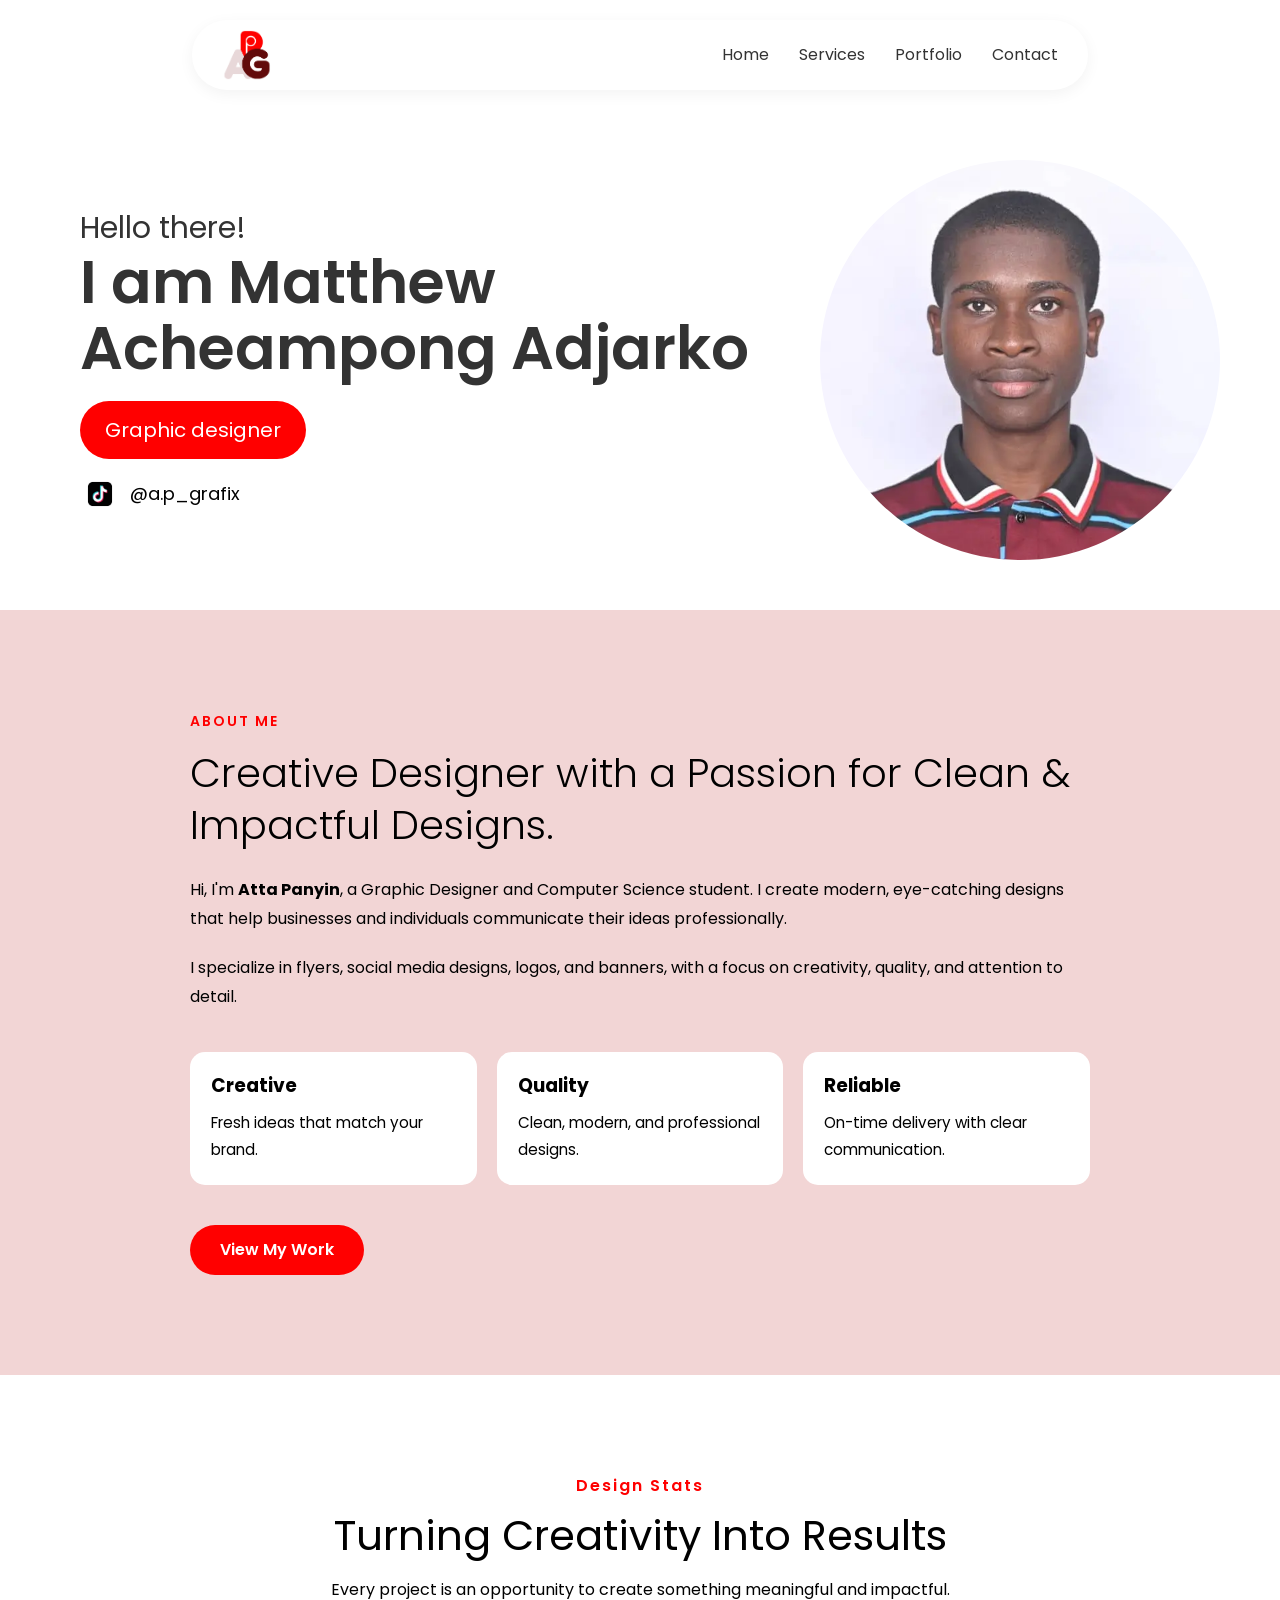
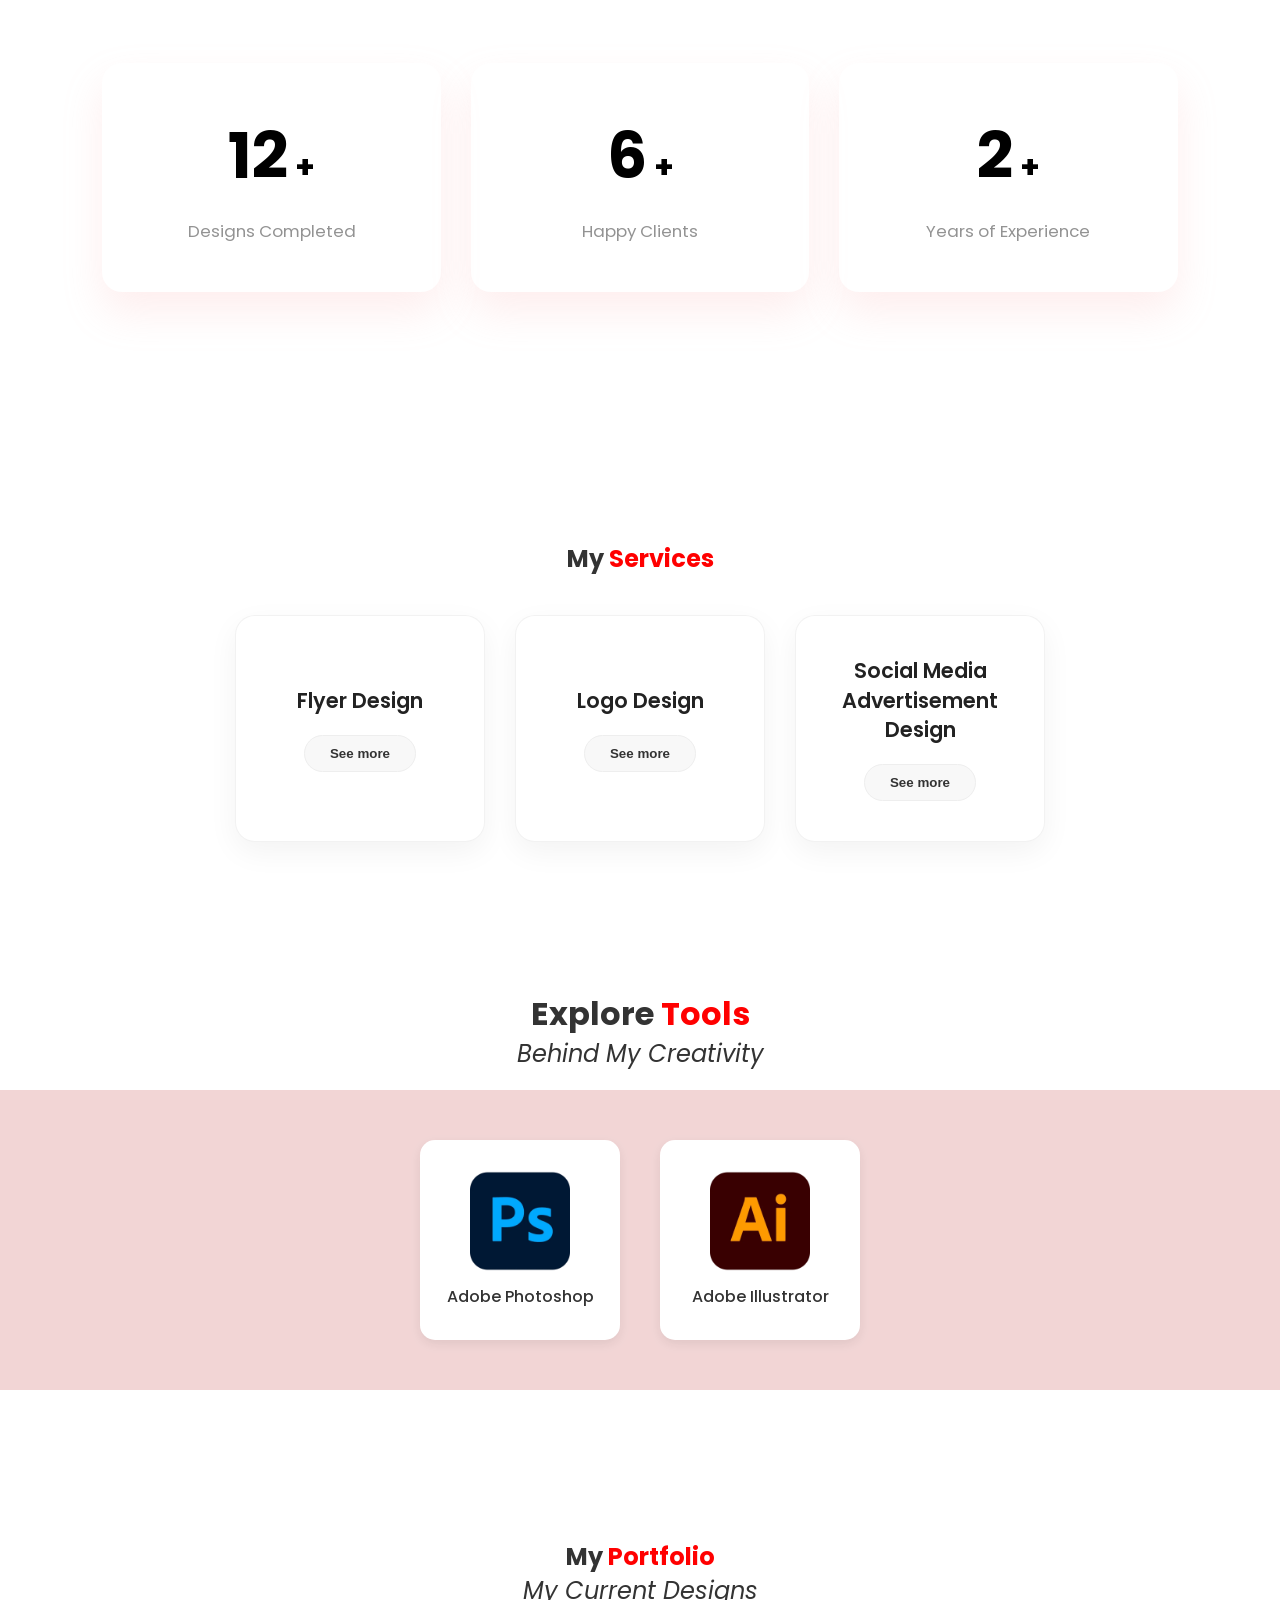
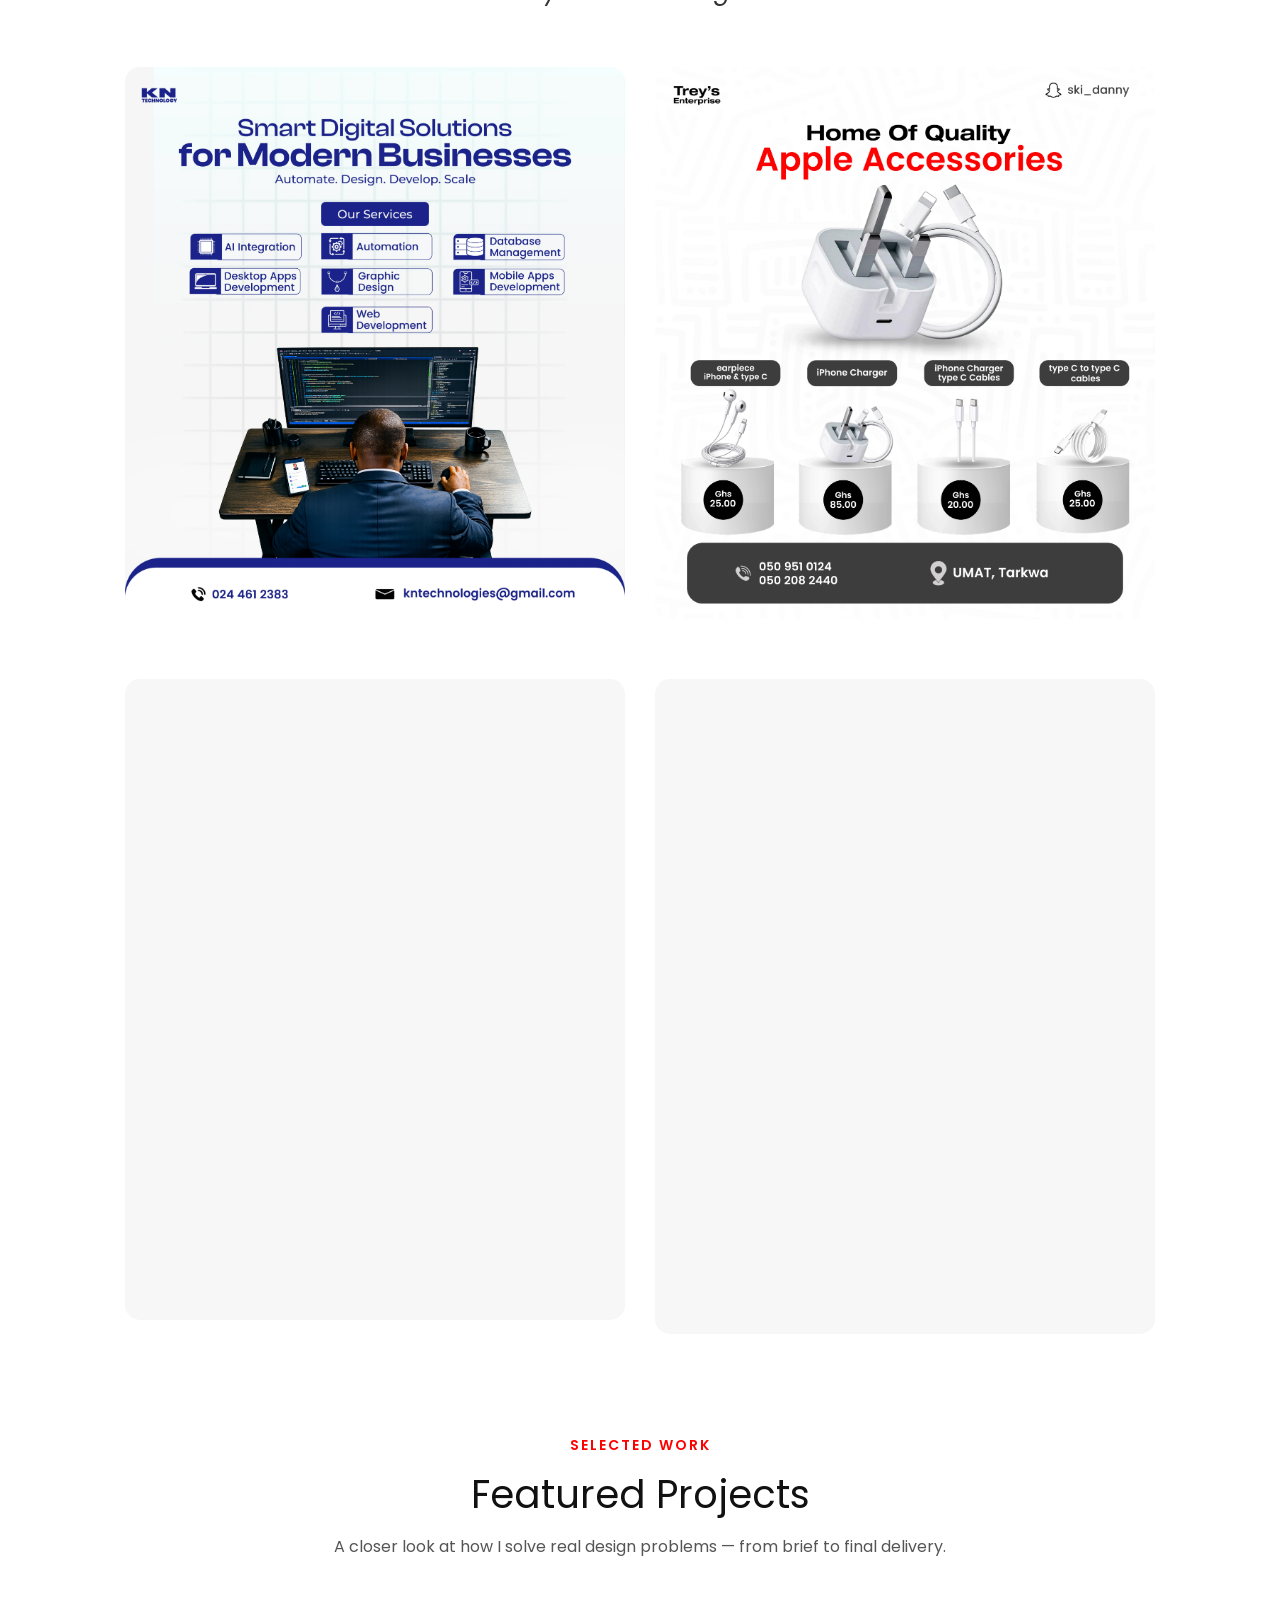
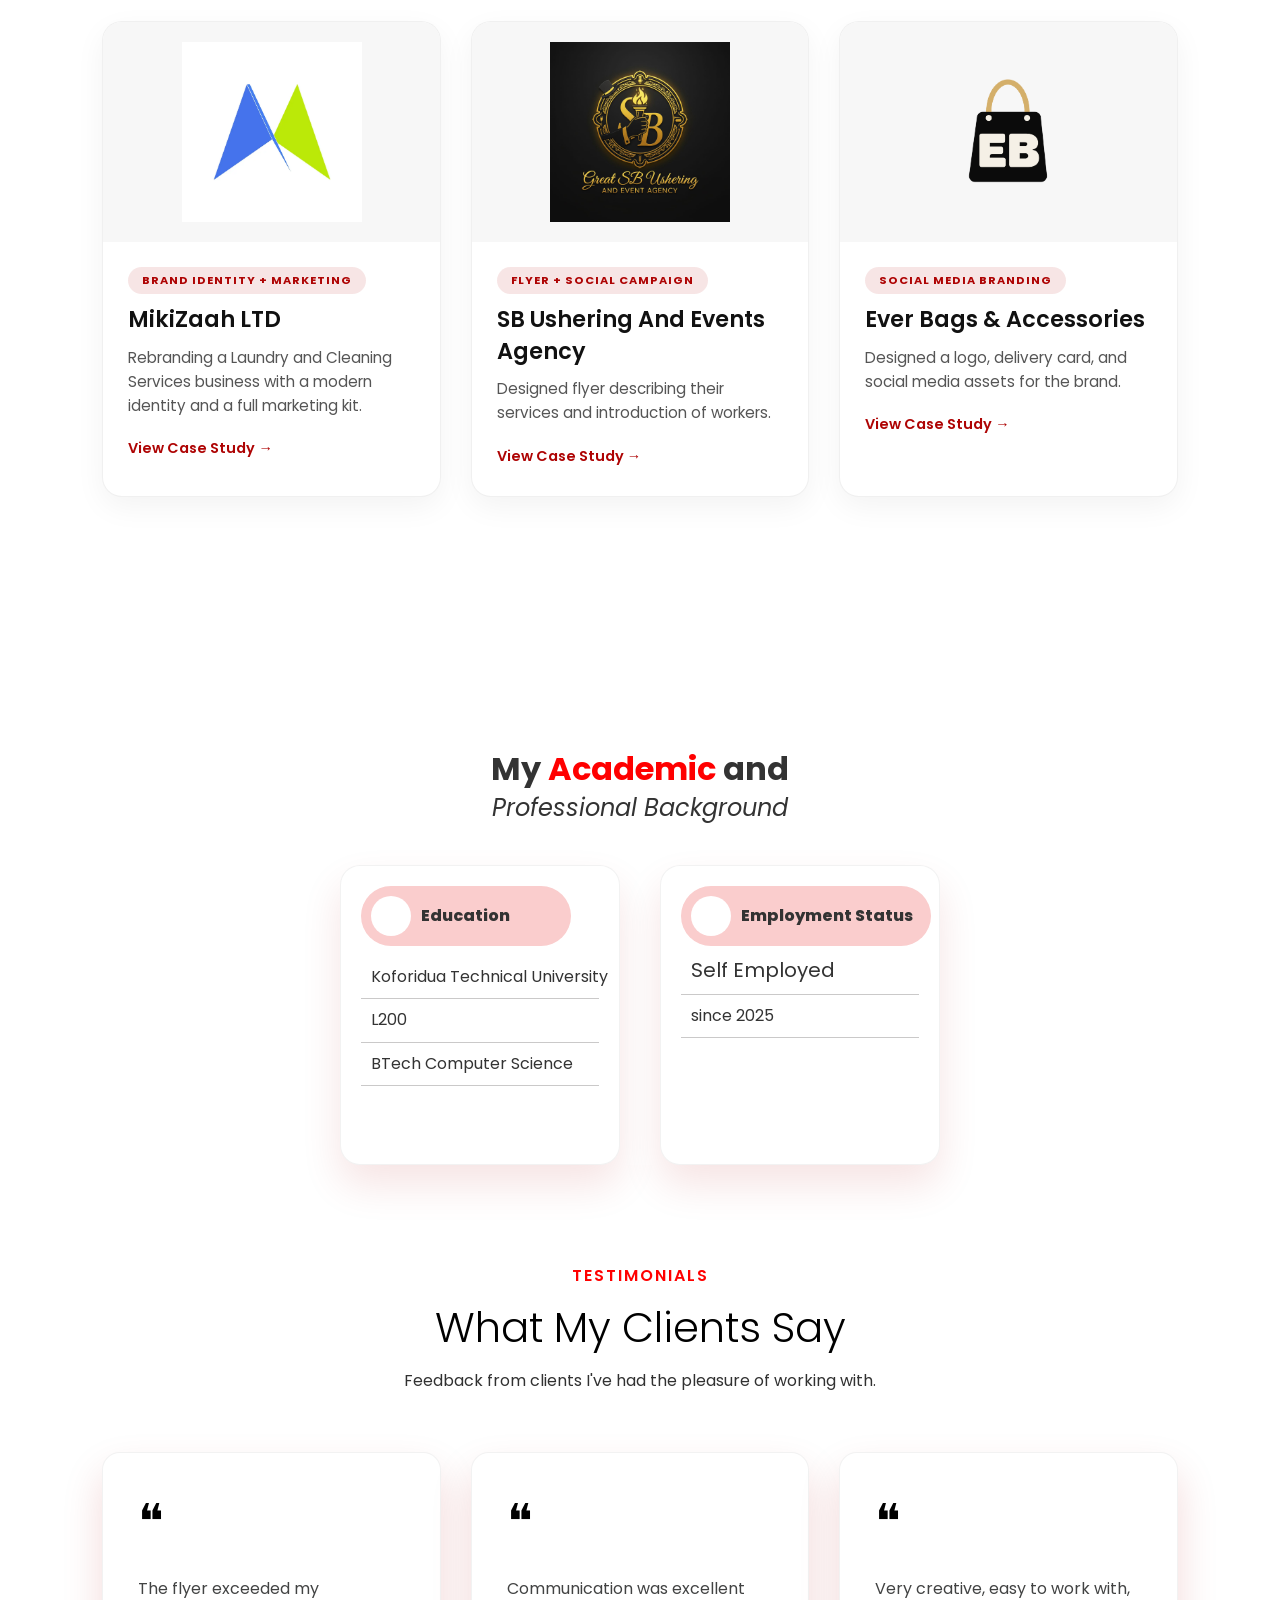
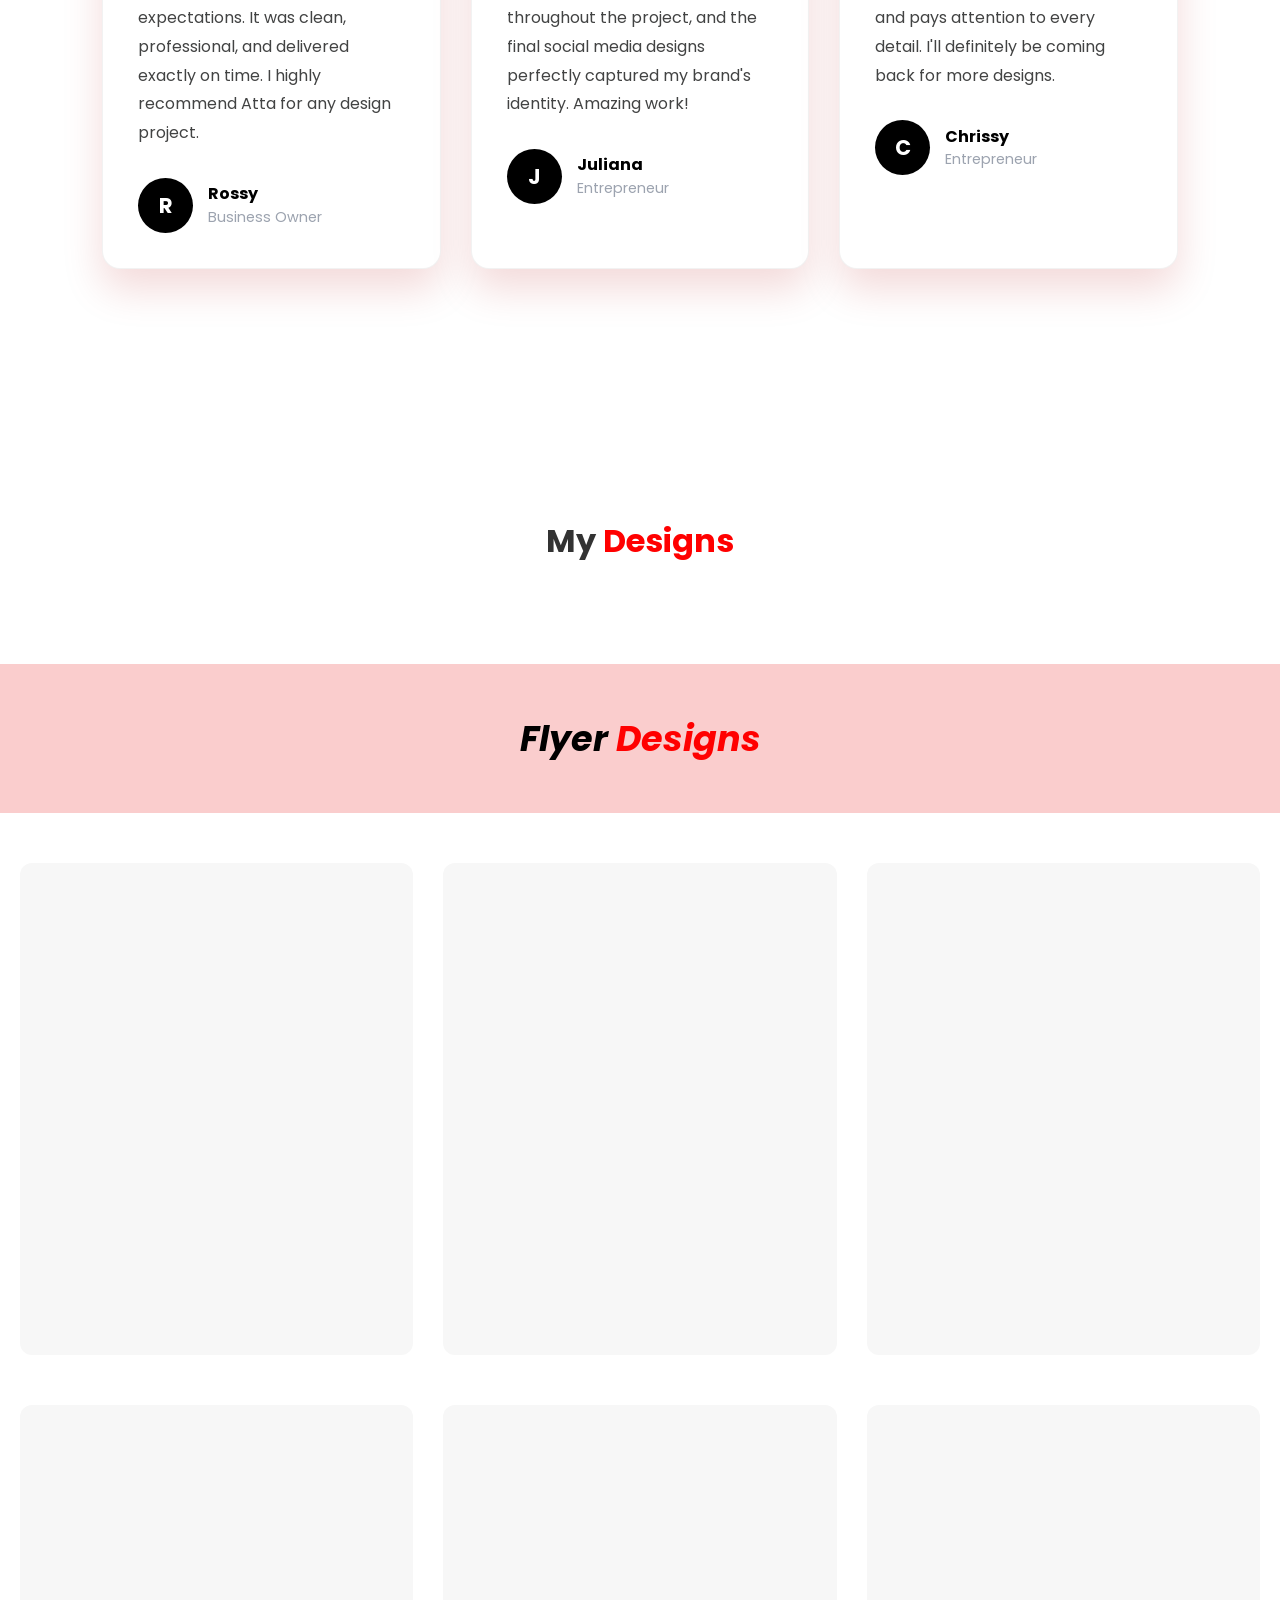
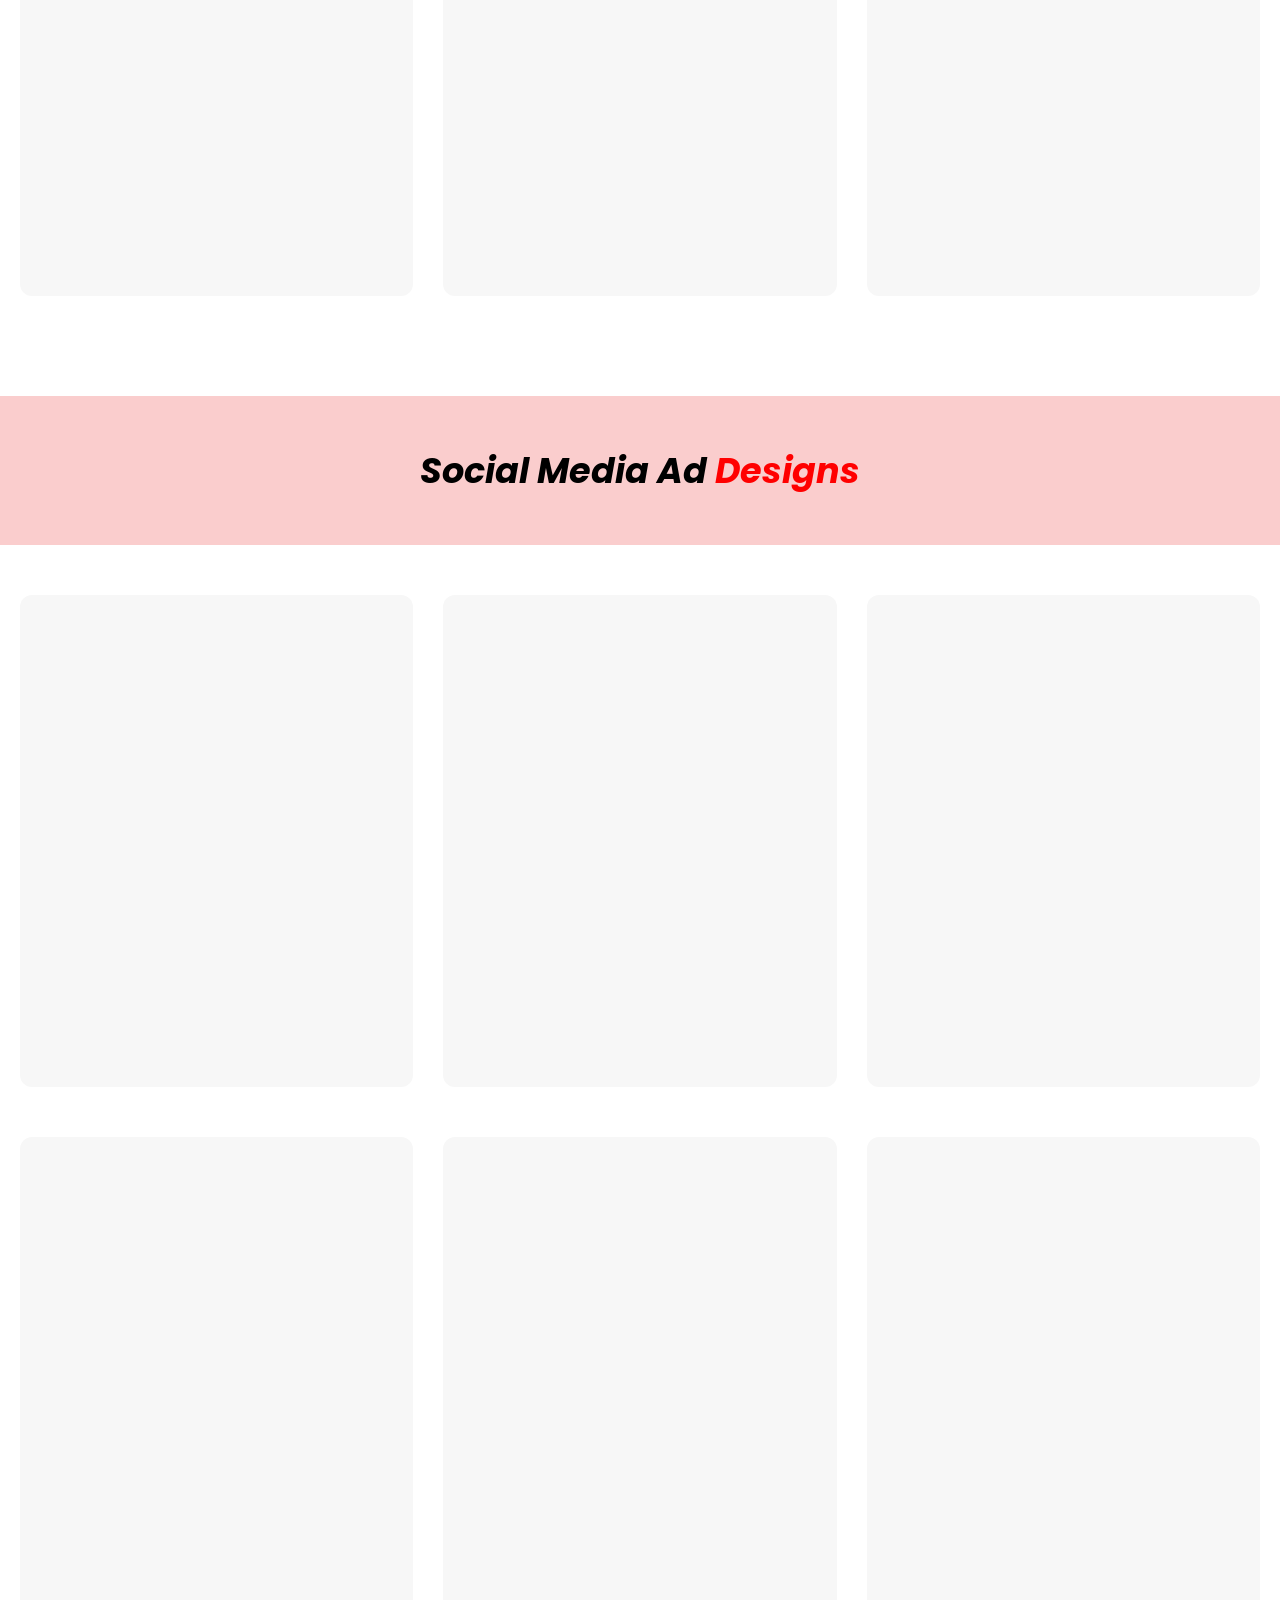
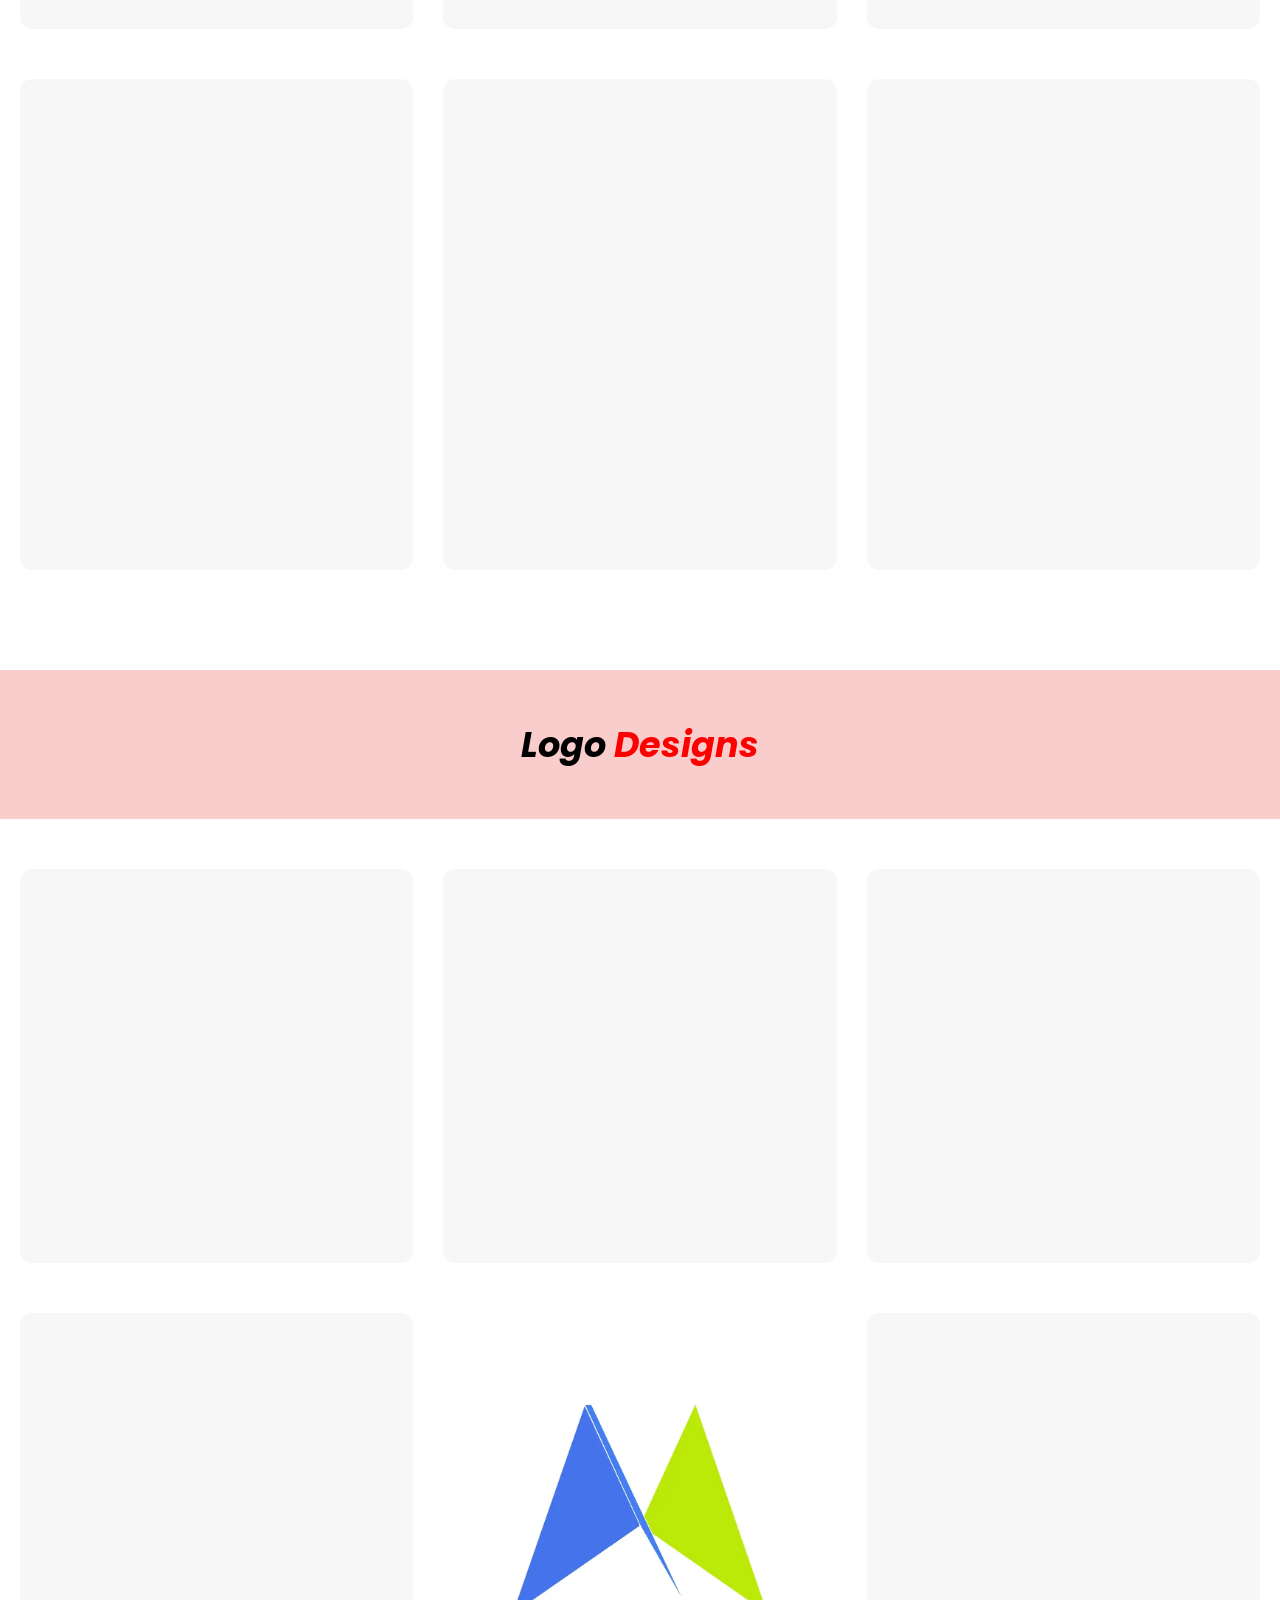
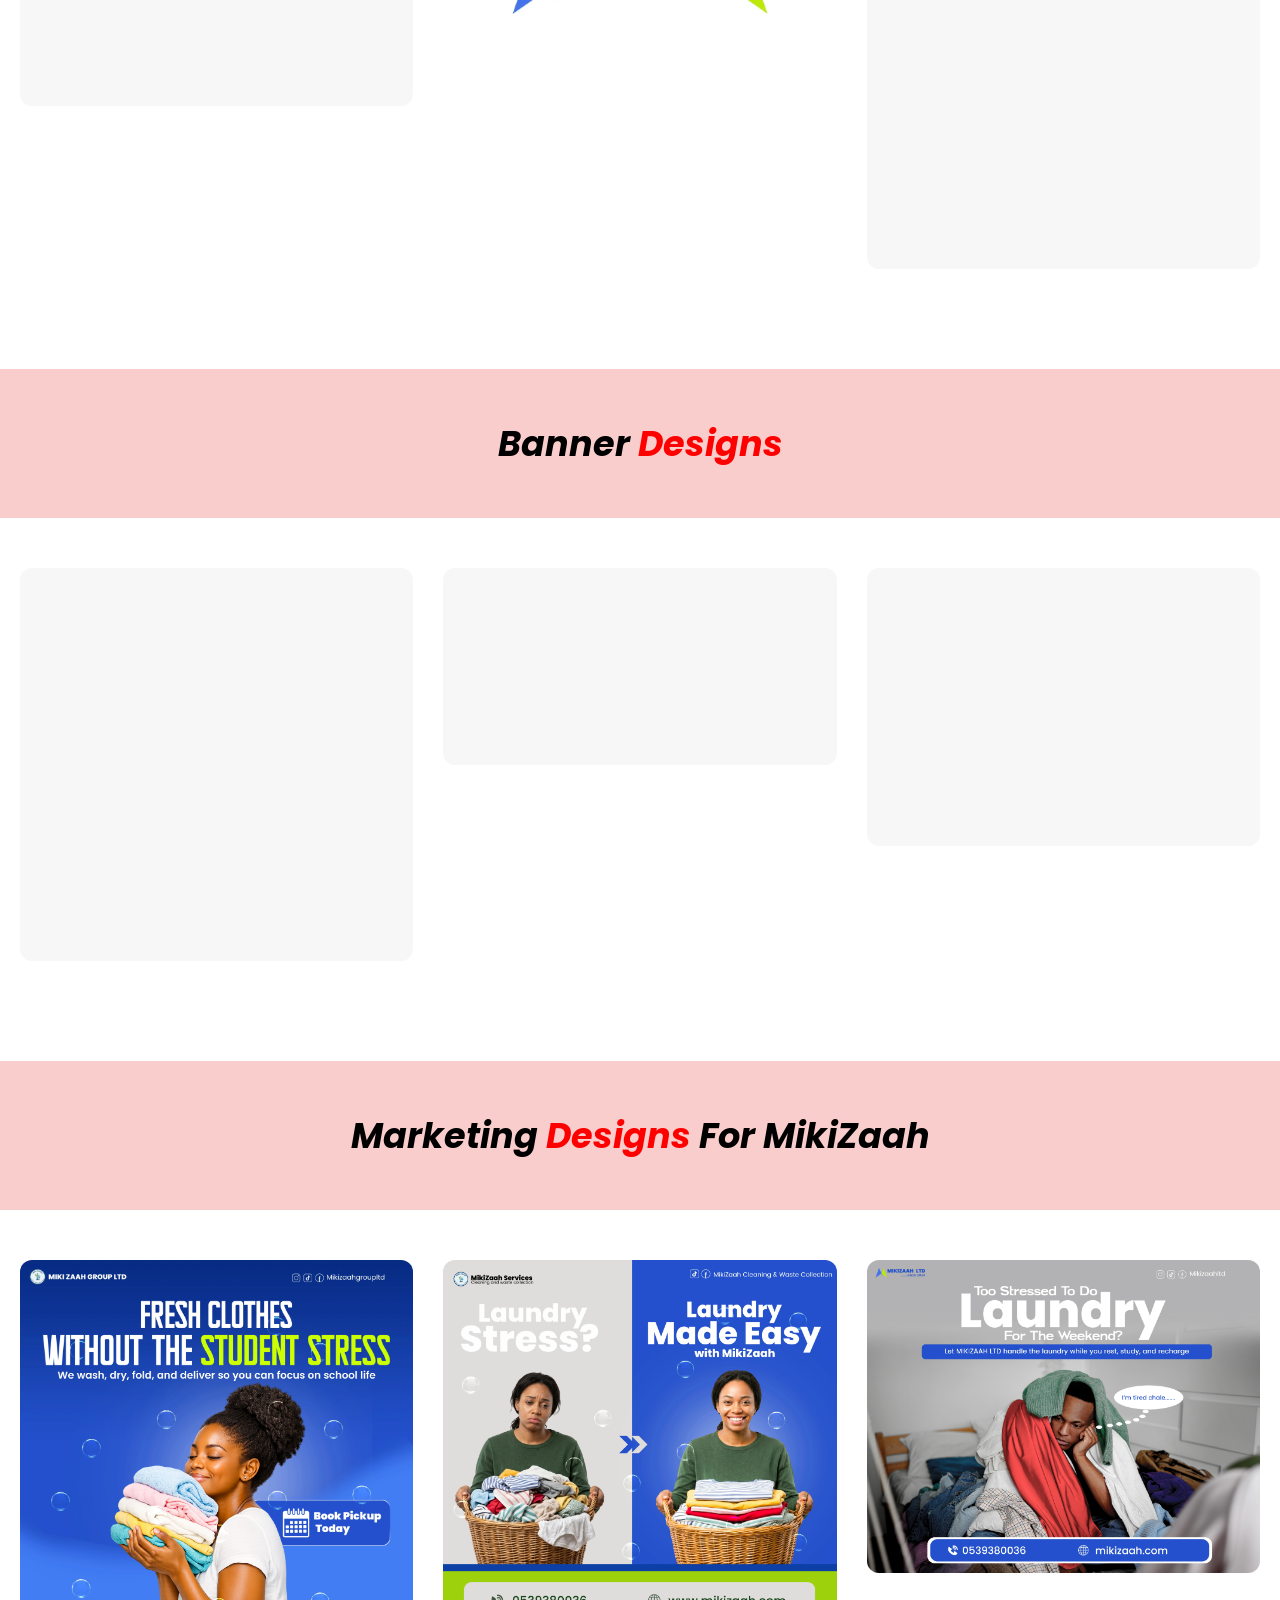
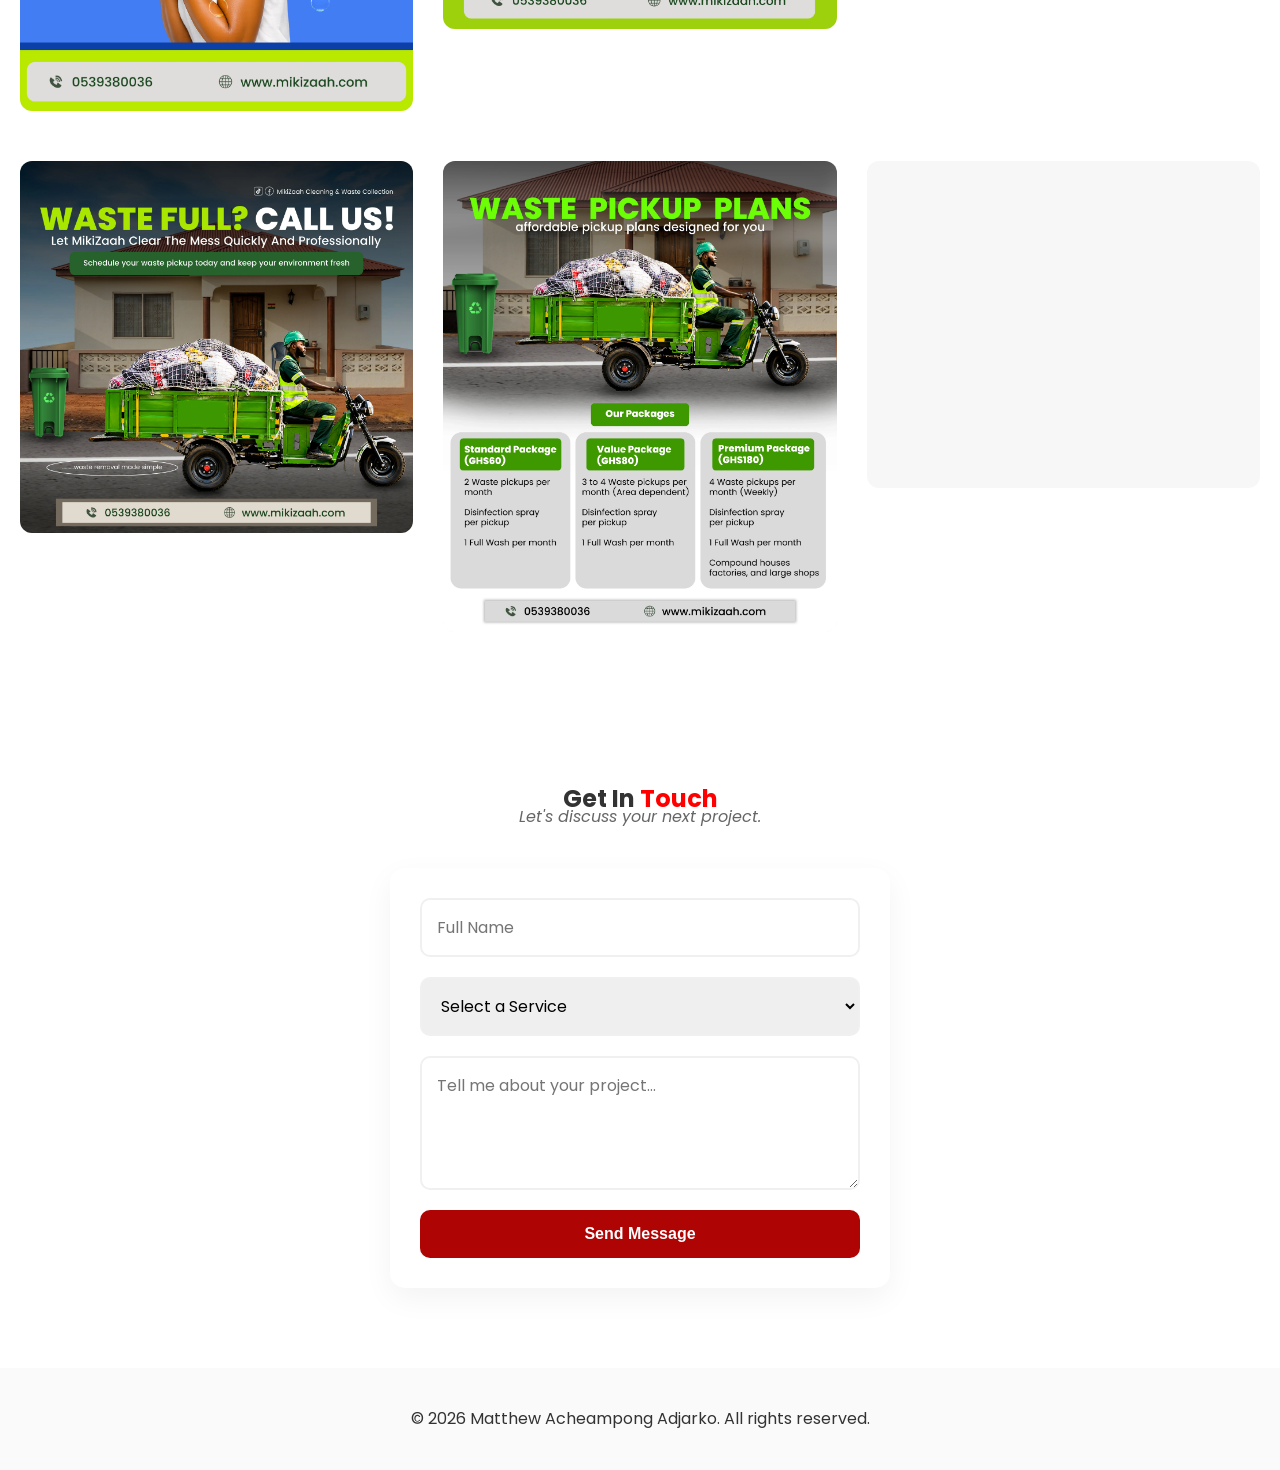
==== index.html @ faefd2b2 "first commit" ====
<!DOCTYPE html>
<html lang="en">
<head>
    <meta charset="UTF-8">
    <meta name="viewport" content="width=device-width, initial-scale=1.0">
    <title>a.p_grafix</title>
    <link type="image/png" rel="icon" href="images/apg.webp">
    <link rel="preconnect" href="https://fonts.googleapis.com">
    <link rel="preconnect" href="https://fonts.gstatic.com" crossorigin>
    <link href="https://fonts.googleapis.com/css2?family=Poppins:wght@300;400;500;600;700;900&display=swap" rel="stylesheet">
    <link rel="stylesheet" href="style.css">
</head>

<body>
    <section id="Home">
        <nav>
            <input type="checkbox" id="menu-toggle">

            <label for="menu-toggle" class="menu-icon">
                ☰
            </label>

            <img src="images/apg.webp" class="logo-for-website" alt="a.p_grafix logo" width="50" height="50">

            <div class="tabs">
                <ul>
                    <li><a href="#Home">Home</a></li>
                    <li><a href="#Services">Services</a></li>
                    <li><a href="#Portfolio">Portfolio</a></li>
                    <li><a href="#Contact">Contact</a></li>
                </ul>
            </div>
        </nav>

        <div class="image-welcome-text">
            <div class="welcome-text">
                <p class="greeting">Hello there!</p>
                <p class="name">I am Matthew Acheampong Adjarko</p>
                <p class="profession">Graphic designer</p>

                <div class="social-media">
                    <img class="tiktok" src="images/tiktok.webp" alt="TikTok" width="40" height="40">
                    <a href="https://www.tiktok.com/@a.p_grafix" target="_blank" rel="noopener" class="tiktok-link">
                        <p>@a.p_grafix</p>
                    </a>
                </div>
            </div>

            <div class="image-for-profile">
                <img class="profile-picture" src="images/passport picture.webp"
                     alt="Matthew Acheampong Adjarko" width="400" height="400" fetchpriority="high">
            </div>
        </div>
    </section>

    <!-- ===================== ABOUT ME ===================== -->
    <section id="about" class="about">
        <div class="about-container">
            <div class="about-text">
                <span class="section-title">ABOUT ME</span>

                <h2>Creative Designer with a Passion for Clean &amp; Impactful Designs.</h2>

                <p>
                    Hi, I'm <strong>Atta Panyin</strong>, a Graphic Designer and Computer Science student.
                    I create modern, eye-catching designs that help businesses and individuals communicate
                    their ideas professionally.
                </p>

                <p>
                    I specialize in flyers, social media designs, logos, and banners, with a focus on
                    creativity, quality, and attention to detail.
                </p>

                <div class="about-cards">
                    <div class="card">
                        <h3>Creative</h3>
                        <p>Fresh ideas that match your brand.</p>
                    </div>
                    <div class="card">
                        <h3>Quality</h3>
                        <p>Clean, modern, and professional designs.</p>
                    </div>
                    <div class="card">
                        <h3>Reliable</h3>
                        <p>On-time delivery with clear communication.</p>
                    </div>
                </div>

                <a href="#Portfolio" class="about-btn">View My Work</a>
            </div>
        </div>
    </section>

    <!--==================== DESIGN STATS ====================-->
    <section class="stats" id="stats">
        <div class="stats-heading">
            <span>Design Stats</span>
            <h2>Turning Creativity Into Results</h2>
            <p>Every project is an opportunity to create something meaningful and impactful.</p>
        </div>

        <div class="stats-container">
            <div class="stat-card">
                <h1 class="counter" data-target="100">0</h1>
                <h3>+</h3>
                <p>Designs Completed</p>
            </div>

            <div class="stat-card">
                <h1 class="counter" data-target="20">0</h1>
                <h3>+</h3>
                <p>Happy Clients</p>
            </div>

            <div class="stat-card">
                <h1 class="counter" data-target="2">0</h1>
                <h3>+</h3>
                <p>Years of Experience</p>
            </div>
        </div>
    </section>

    <!--==================== SERVICES ====================-->
    <section id="Services">
        <h1 class="services">My <span>Services</span></h1>

        <div class="services-container">
            <div class="c1">
                <p class="service-name">Flyer Design</p>
                <a href="#Flyer-Design">
                    <button class="see-more-btn">See more</button>
                </a>
            </div>

            <div class="c1">
                <p class="service-name">Logo Design</p>
                <a href="#logo-design">
                    <button class="see-more-btn">See more</button>
                </a>
            </div>

            <div class="c1">
                <p class="social-media-name">Social Media Advertisement Design</p>
                <a href="#Social-Media">
                    <button class="see-more-btn-social-media">See more</button>
                </a>
            </div>
        </div>
    </section>

    <!--==================== TOOLS ====================-->
    <h1 class="tools">Explore <span>Tools</span></h1>
    <h2>Behind My Creativity</h2>

    <div class="tools-div">
        <div class="ps">
            <img class="tool-icon" src="images/photoshop.webp" alt="Adobe Photoshop" width="100" height="100" loading="lazy">
            <p class="tool-name">Adobe Photoshop</p>
        </div>

        <div class="ai">
            <img class="tool-icon" src="images/illustrator.webp" alt="Adobe Illustrator" width="100" height="100" loading="lazy">
            <p class="tool-name">Adobe Illustrator</p>
        </div>
    </div>

    <!--==================== PORTFOLIO ====================-->
    <section id="Portfolio">
        <h1 class="tools">My <span>Portfolio</span></h1>
        <h2>My Current Designs</h2>

        <div class="current-designs-1">
            <div class="design1">
                <img src="images/KN tech.webp" class="design-image" alt="KN Tech design" loading="lazy" decoding="async" width="600" height="400">
            </div>
            <div class="design2">
                <img src="images/Trey Accessories.webp" class="design-image" alt="Trey Accessories design" loading="lazy" decoding="async" width="600" height="400">
            </div>
        </div>

        <div class="current-designs-2">
            <div class="design3">
                <img src="images/Music & bangs.jpg" class="design-image" alt="New decor design" loading="lazy" decoding="async" width="600" height="400">
            </div>
            <div class="design4">
                <img src="images/PICNIC.webp" class="design-image" alt="Picnic design" loading="lazy" decoding="async" width="600" height="400">
            </div>
        </div>
    </section>


        <!--==================== PROJECTS (CASE STUDIES) ====================-->
<section id="Projects" class="projects">
    <div class="projects-header">
        <span class="section-title">SELECTED WORK</span>
        <h2>Featured Projects</h2>
        <p>A closer look at how I solve real design problems — from brief to final delivery.</p>
    </div>

    <div class="projects-grid">

        <!-- PROJECT 1 -->
        <a href="project-1.html" class="project-preview">
            <div class="project-preview-logo">
                <img src="images/l5.webp" alt="MikiZaah LTD project logo" loading="lazy">
            </div>
            <div class="project-preview-info">
                <span class="project-preview-tag">Brand Identity + Marketing</span>
                <h3>MikiZaah LTD</h3>
                <p>Rebranding a Laundry and Cleaning Services business with a modern identity and a full marketing kit.</p>
                <span class="project-preview-cta">View Case Study →</span>
            </div>
        </a>

        <!-- PROJECT 2 -->
        <a href="project-2.html" class="project-preview">
            <div class="project-preview-logo">
                <img src="images/SB Ushering.jpeg" alt="SB Ushering project logo" loading="lazy">
            </div>
            <div class="project-preview-info">
                <span class="project-preview-tag">Flyer + Social Campaign</span>
                <h3>SB Ushering And Events Agency</h3>
                <p>Designed flyer describing their services and introduction of workers.</p>
                <span class="project-preview-cta">View Case Study →</span>
            </div>
        </a>

        <!-- PROJECT 3 -->
        <a href="project-3.html" class="project-preview">
            <div class="project-preview-logo">
                <img src="images/everbags.png" alt="Ever Bags & Accessories project logo" loading="lazy">
            </div>
            <div class="project-preview-info">
                <span class="project-preview-tag">Social Media Branding</span>
                <h3>Ever Bags & Accessories</h3>
                <p>Designed a logo, delivery card, and social media assets for the brand.</p>
                <span class="project-preview-cta">View Case Study →</span>
            </div>
        </a>

    </div>
</section>


    <!--==================== ACADEMIC ====================-->
    <h1 class="tools">My <span>Academic</span> and</h1>
    <h2>Professional Background</h2>

    <div class="academic-background">
        <div class="academic">
            <div class="education-icon-text">
                <img class="education-image" src="images/mortarboard.webp" alt="Education" width="40" height="40" loading="lazy">
                <p class="education">Education</p>
            </div>

            <p class="name-of-school">Koforidua Technical University</p>
            <div class="line"></div>

            <p class="school-details">L200</p>
            <div class="line"></div>

            <p class="school-details">BTech Computer Science</p>
            <div class="line"></div>
        </div>

        <div class="professional-background">
            <div class="employment">
                <img class="employment-image" src="images/man.webp" alt="Employment" width="40" height="40" loading="lazy">
                <p class="self-employed">Employment Status</p>
            </div>

            <p class="employment-details-1">Self Employed</p>
            <div class="line"></div>
            <p class="employment-details">since 2025</p>
            <div class="line"></div>
        </div>
    </div>

    <!--==================== TESTIMONIALS ====================-->
    <section class="testimonials" id="testimonials">
        <div class="section-header">
            <span>TESTIMONIALS</span>
            <h2>What My Clients Say</h2>
            <p>Feedback from clients I've had the pleasure of working with.</p>
        </div>

        <div class="testimonial-container">
            <div class="testimonial-card">
                <div class="quote">❝</div>
                <p>
                    The flyer exceeded my expectations. It was clean, professional,
                    and delivered exactly on time. I highly recommend Atta for any
                    design project.
                </p>
                <div class="client">
                    <div class="avatar">R</div>
                    <div>
                        <h4>Rossy</h4>
                        <span>Business Owner</span>
                    </div>
                </div>
            </div>

            <div class="testimonial-card">
                <div class="quote">❝</div>
                <p>
                    Communication was excellent throughout the project, and the final
                    social media designs perfectly captured my brand's identity. Amazing work!
                </p>
                <div class="client">
                    <div class="avatar">J</div>
                    <div>
                        <h4>Juliana</h4>
                        <span>Entrepreneur</span>
                    </div>
                </div>
            </div>

            <div class="testimonial-card">
                <div class="quote">❝</div>
                <p>
                    Very creative, easy to work with, and pays attention to every
                    detail. I'll definitely be coming back for more designs.
                </p>
                <div class="client">
                    <div class="avatar">C</div>
                    <div>
                        <h4>Chrissy</h4>
                        <span>Entrepreneur</span>
                    </div>
                </div>
            </div>
        </div>
    </section>

    <!--==================== FLYER DESIGNS (CASE STUDIES) ====================-->
    <h1 class="tools">My <span>Designs</span></h1>

    <section id="Flyer-Design">
        <h3 class="subtitle-description">Flyer <span>Designs</span></h3>

        <div class="flyer-designs-1">
            <div class="flyer1">
                <img class="flyer-image" src="images/f1.webp" alt="Flyer design 1" loading="lazy" decoding="async" width="400" height="500">
            </div>
            <div class="flyer2">
                <img class="flyer-image" src="images/Rozzy.webp" alt="Flyer design 2" loading="lazy" decoding="async" width="400" height="500">
            </div>
            <div class="flyer3">
                <img class="flyer-image" src="images/f3.webp" alt="Flyer design 3" loading="lazy" decoding="async" width="400" height="500">
            </div>
        </div>

        <div class="flyer-designs-2">
            <div class="flyer1">
                <img class="flyer-image" src="images/f4.webp" alt="Flyer design 4" loading="lazy" decoding="async" width="400" height="500">
            </div>
            <div class="flyer2">
                <img class="flyer-image" src="images/f5.webp" alt="Flyer design 5" loading="lazy" decoding="async" width="400" height="500">
            </div>
            <div class="flyer3">
                <img class="flyer-image" src="images/f6.webp" alt="Flyer design 6" loading="lazy" decoding="async" width="400" height="500">
            </div>
        </div>
    </section>

    <!--==================== SOCIAL MEDIA DESIGNS ====================-->
    <section id="Social-Media">
        <h3 class="subtitle-description">Social Media Ad <span>Designs</span></h3>

        <div class="flyer-designs-1">
            <div class="flyer1">
                <img class="flyer-image" src="images/s1.webp" alt="Social media design 1" loading="lazy" decoding="async" width="400" height="500">
            </div>
            <div class="flyer2">
                <img class="flyer-image" src="images/s2.webp" alt="Social media design 2" loading="lazy" decoding="async" width="400" height="500">
            </div>
            <div class="flyer3">
                <img class="flyer-image" src="images/s3.webp" alt="Social media design 3" loading="lazy" decoding="async" width="400" height="500">
            </div>
        </div>

        <div class="flyer-designs-2">
            <div class="flyer1">
                <img class="flyer-image" src="images/s4.webp" alt="Social media design 4" loading="lazy" decoding="async" width="400" height="500">
            </div>
            <div class="flyer2">
                <img class="flyer-image" src="images/s5.webp" alt="Social media design 5" loading="lazy" decoding="async" width="400" height="500">
            </div>
            <div class="flyer3">
                <img class="flyer-image" src="images/Chris Glam.webp" alt="Chris Glam design" loading="lazy" decoding="async" width="400" height="500">
            </div>
        </div>

        <div class="flyer-designs-2">
            <div class="flyer1">
                <img class="flyer-image" src="images/PERFUME AD.webp" alt="Perfume ad design" loading="lazy" decoding="async" width="400" height="500">
            </div>
            <div class="flyer1">
                <img class="flyer-image" src="images/jucash ad.webp" alt="Jucash ad design" loading="lazy" decoding="async" width="400" height="500">
            </div>
            <div class="flyer1">
                <img class="flyer-image" src="images/Jucash ad 2.webp" alt="Jucash ad design 2" loading="lazy" decoding="async" width="400" height="500">
            </div>
        </div>
    </section>

    <!--==================== LOGO DESIGNS ====================-->
    <section id="logo-design">
        <h3 class="subtitle-description">Logo <span>Designs</span></h3>

        <div class="flyer-designs-1">
            <div class="flyer1">
                <img class="flyer-image" src="images/l1.webp" alt="Logo design 1" loading="lazy" decoding="async" width="400" height="500">
            </div>
            <div class="flyer2">
                <img class="flyer-image" src="images/l2.webp" alt="Logo design 2" loading="lazy" decoding="async" width="400" height="500">
            </div>
            <div class="flyer3">
                <img class="flyer-image" src="images/l3.webp" alt="Logo design 3" loading="lazy" decoding="async" width="400" height="500">
            </div>
        </div>

        <div class="flyer-designs-2">
            <div class="flyer1">
                <img class="flyer-image" src="images/MC SPARROW.jpg" alt="Logo design 4" loading="lazy" decoding="async" width="400" height="500">
            </div>
            <div class="flyer2">
                <img class="flyer-image" src="images/l5.webp" alt="Logo design 5" loading="lazy" decoding="async" width="400" height="500">
            </div>
            <div class="flyer3">
                <img class="flyer-image" src="images/l6.webp" alt="Logo design 6" loading="lazy" decoding="async" width="400" height="500">
            </div>
        </div>
    </section>

    <!--==================== BANNER DESIGNS ====================-->
    <section id="banner-design">
        <h3 class="subtitle-description">Banner <span>Designs</span></h3>

        <div class="flyer-designs-1">
            <div class="flyer1">
                <img class="flyer-image" src="images/b1.webp" alt="Banner design 1" loading="lazy" decoding="async" width="400" height="500">
            </div>
            <div class="flyer2">
                <img class="flyer-image" src="images/b2.webp" alt="Banner design 2" loading="lazy" decoding="async" width="400" height="500">
            </div>
            <div class="flyer3">
                <img class="flyer-image" src="images/b3.webp" alt="Banner design 3" loading="lazy" decoding="async" width="400" height="500">
            </div>
        </div>
    </section>

    <!--==================== MIKIZAAH DESIGNS ====================-->
    <section id="mikizaah-design">
        <h3 class="subtitle-description">Marketing <span>Designs</span> For MikiZaah</h3>

        <div class="flyer-designs-1">
            <div class="flyer1">
                <img class="flyer-image" src="images/m1.webp" alt="MikiZaah design 1" loading="lazy" decoding="async" width="400" height="500">
            </div>
            <div class="flyer2">
                <img class="flyer-image" src="images/m2.webp" alt="MikiZaah design 2" loading="lazy" decoding="async" width="400" height="500">
            </div>
            <div class="flyer3">
                <img class="flyer-image" src="images/m3.webp" alt="MikiZaah design 3" loading="lazy" decoding="async" width="400" height="500">
            </div>
        </div>

        <div class="flyer-designs-2">
            <div class="flyer1">
                <img class="flyer-image" src="images/m4.webp" alt="MikiZaah design 4" loading="lazy" decoding="async" width="400" height="500">
            </div>
            <div class="flyer2">
                <img class="flyer-image" src="images/m5.webp" alt="MikiZaah design 5" loading="lazy" decoding="async" width="400" height="500">
            </div>
            <div class="flyer3">
                <img class="flyer-image" src="images/m6.webp" alt="MikiZaah design 6" loading="lazy" decoding="async" width="400" height="500">
            </div>
        </div>
    </section>

    <!--==================== CONTACT ====================-->
    <section id="Contact">
        <h1 class="tools">Get In <span>Touch</span></h1>
        <p class="subtitle">Let's discuss your next project.</p>

        <form id="contactForm" class="modern-form">
            <input type="text" id="name" name="name" placeholder="Full Name" required>
            <select id="serviceType" name="serviceType" required>
                <option value="" disabled selected>Select a Service</option>
                <option value="Flyer Design">Flyer Design</option>
                <option value="Logo Design">Logo Design</option>
                <option value="Social Media Ad">Social Media Ad</option>
            </select>
            <textarea id="message" name="message" placeholder="Tell me about your project..." rows="4" required></textarea>
            <button type="submit" class="submit-btn">Send Message</button>
        </form>
    </section>

    <footer>
        <p style="text-align: center; padding: 40px;">&copy; 2026 Matthew Acheampong Adjarko. All rights reserved.</p>
    </footer>

    <!--==================== SCRIPTS ====================-->
    <script>
        // Counter animation
        const counters = document.querySelectorAll(".counter");

        const observer = new IntersectionObserver((entries) => {
            entries.forEach(entry => {
                if (entry.isIntersecting) {
                    const counter = entry.target;
                    const target = +counter.dataset.target;
                    let count = 0;

                    const updateCounter = () => {
                        const increment = Math.ceil(target / 80);
                        count += increment;

                        if (count < target) {
                            counter.innerText = count;
                            requestAnimationFrame(updateCounter);
                        } else {
                            counter.innerText = target;
                        }
                    };

                    updateCounter();
                    observer.unobserve(counter);
                }
            });
        });

        counters.forEach(counter => observer.observe(counter));

        // Expandable design briefs
        document.querySelectorAll('.brief-toggle').forEach(btn => {
            btn.addEventListener('click', () => {
                const card = btn.closest('.project-card');
                const brief = card.querySelector('.project-brief');
                const isOpen = !brief.hidden;

                brief.hidden = isOpen;
                btn.setAttribute('aria-expanded', String(!isOpen));
                btn.textContent = isOpen ? 'View Design Brief' : 'Hide Design Brief';
            });
        });

        // WhatsApp contact form
        function sendToWhatsApp() {
            const name = document.getElementById('name').value.trim();
            const service = document.getElementById('serviceType').value;
            const message = document.getElementById('message').value.trim();

            if (!name || !service || !message) {
                alert('Please fill in all fields.');
                return;
            }

            const phoneNumber = "233503900447";
            const url = `https://wa.me/${phoneNumber}?text=Hi, I am *${encodeURIComponent(name)}*. I need a *${encodeURIComponent(service)}.* *Message:* ${encodeURIComponent(message)}`;

            window.open(url, '_blank');
        }

        document.getElementById('contactForm').addEventListener('submit', function (e) {
            e.preventDefault();
            sendToWhatsApp();
        });
    </script>
</body>
</html>
---- style.css ----
/* ===========================
   BASE / RESET
=========================== */
html {
    scroll-behavior: smooth;
}

* {
    padding: 0;
    margin: 0;
    box-sizing: border-box;
}

body {
    font-family: 'Poppins', sans-serif;
    color: #333;
    line-height: 1.4;
    overflow-x: hidden;
}

img {
    max-width: 100%;
    height: auto;
    display: block;
}

span {
    color: red;
}

h2 {
    text-align: center;
    font-style: italic;
    font-weight: 400;
}

/* ===========================
   NAVIGATION
=========================== */
nav {
    display: flex;
    align-items: center;
    justify-content: space-between;
    padding: 0 30px;
    width: 70%;
    max-width: 1200px;
    margin: 20px auto;
    border-radius: 50px;
    box-shadow: 0 4px 15px rgba(0, 0, 0, 0.05);
    background: #fff;
    height: 70px;
    position: sticky;
    top: 10px;
    z-index: 1000;
}

.logo-for-website {
    width: 50px;
    height: 50px;
}

.tabs {
    display: flex;
}

.tabs ul {
    display: flex;
    gap: 30px;
}

li {
    font-size: 15px;
    list-style: none;
    display: inline;
    color: rgb(0, 0, 0);
}

#menu-toggle {
    display: none;
}

.menu-icon {
    display: none;
    font-size: 30px;
    cursor: pointer;
}

nav a {
    position: relative;
    text-decoration: none;
    color: #333;
    padding: 8px 0;
    font-size: 16px;
    transition: color 0.3s ease;
}

nav a::after {
    content: "";
    position: absolute;
    left: 0;
    bottom: -3px;
    width: 0;
    height: 2px;
    background-color: red;
    transition: width 0.3s ease;
}

nav a:hover::after,
nav a.active::after {
    width: 100%;
}

.tiktok-link {
    color: black;
    text-decoration: none;
}

/* ===========================
   HERO / WELCOME
=========================== */
.image-welcome-text {
    min-height: 500px;
    background-color: #fff;
    margin: 20px auto 0;
    padding: 40px 20px;
    justify-content: center;
    align-items: center;
    display: flex;
    gap: 40px;
    width: 100%;
    max-width: 1200px;
}

.welcome-text {
    margin-left: 20px;
    animation: fadeIn 1.5s ease-in-out;
}

@keyframes fadeIn {
    from { opacity: 0; transform: translateY(20px); }
    to   { opacity: 1; transform: translateY(0); }
}

.greeting {
    font-size: 30px;
}

.name {
    max-width: 700px;
    font-size: 60px;
    font-weight: 550;
    line-height: 1.1;
}

.profession {
    color: white;
    display: inline-block;
    padding: 15px 25px;
    background-color: red;
    border-radius: 50px;
    margin-top: 20px;
    font-size: 20px;
}

.social-media {
    display: flex;
    align-items: center;
    gap: 10px;
    margin-top: 15px;
}

.social-media p {
    font-size: 18px;
    margin: 0;
}

.tiktok {
    mix-blend-mode: multiply;
    border-radius: 10px;
    width: 40px;
    height: 40px;
}

.profile-picture {
    border-radius: 50%;
    width: 400px;
    height: 400px;
    object-fit: cover;
    mix-blend-mode: multiply;
    transition: transform 0.5s ease;
}

.profile-picture:hover {
    transform: scale(1.05);
}

/* ===========================
   ABOUT
=========================== */
.about {
    padding: 100px 8%;
    background: rgba(174, 0, 0, 0.166);
    color: black;
}

.about-container {
    max-width: 900px;
    margin: auto;
}

.section-title {
    color: red;
    font-size: 14px;
    font-weight: 600;
    letter-spacing: 2px;
}

.about h2 {
    font-weight: 300;
    font-size: 2.5rem;
    margin: 15px 0 25px;
    line-height: 1.3;
    text-align: left;
    font-style: normal;
}

.about p {
    color: black;
    font-size: 1rem;
    line-height: 1.8;
    margin-bottom: 20px;
}

.about-cards {
    display: grid;
    grid-template-columns: repeat(auto-fit, minmax(180px, 1fr));
    gap: 20px;
    margin: 40px 0;
}

.card {
    background: white;
    padding: 20px;
    border-radius: 15px;
    transition: 0.3s ease;
    border: 1px solid transparent;
}

.card:hover {
    transform: translateY(-8px);
    border: 1px solid red;
}

.card h3 {
    color: black;
    margin-bottom: 10px;
}

.card p {
    margin: 0;
    font-size: 0.95rem;
}

.about-btn {
    display: inline-block;
    padding: 14px 30px;
    background: red;
    color: #fff;
    text-decoration: none;
    border-radius: 50px;
    font-weight: 600;
    transition: 0.3s;
}

.about-btn:hover {
    cursor: pointer;
    opacity: 0.8;
    transform: translateY(-3px);
}

/* ===========================
   STATS
=========================== */
.stats {
    padding: 100px 8%;
    background: white;
    color: #000;
    text-align: center;
}

.stats-heading span {
    font-weight: 600;
    color: red;
    letter-spacing: 2px;
}

.stats-heading h2 {
    font-size: 2.6rem;
    margin: 10px 0;
    font-style: normal;
}

.stats-heading p {
    color: black;
    max-width: 650px;
    margin: 0 auto 60px;
    line-height: 1.7;
}

.stats-container {
    display: grid;
    grid-template-columns: repeat(auto-fit, minmax(250px, 1fr));
    gap: 30px;
}

.stat-card {
    border: 3px solid rgba(255, 255, 255, 0.08);
    box-shadow: 0 20px 40px rgba(252, 158, 158, 0.18);
    padding: 45px 25px;
    border-radius: 20px;
    transition: 0.4s ease;
}

.stat-card:hover {
    cursor: pointer;
    transform: translateY(-12px);
    box-shadow: 0 20px 40px rgba(174, 4, 4, 0.15);
    border-color: rgba(174, 4, 4, 0.3);
}

.stat-card h1 {
    display: inline-block;
    font-size: 4rem;
    color: black;
    margin-bottom: 5px;
}

.stat-card h3 {
    display: inline-block;
    font-size: 2rem;
    color: black;
    margin-left: 3px;
}

.stat-card p {
    margin-top: 15px;
    color: #939393;
    font-size: 1.05rem;
}

/* ===========================
   SERVICES
=========================== */
.services {
    margin-top: 150px;
    text-align: center;
}

.services-container {
    display: flex;
    justify-content: center;
    align-items: stretch;
    flex-wrap: wrap;
    gap: 30px;
    margin-top: 40px;
    padding: 0 20px;
}

.c1 {
    display: flex;
    flex-direction: column;
    align-items: center;
    justify-content: center;
    padding: 40px 20px;
    background: #ffffff;
    border-radius: 20px;
    border: 1px solid rgba(0, 0, 0, 0.05);
    box-shadow: 0 10px 30px rgba(0, 0, 0, 0.05);
    transition: all 0.4s cubic-bezier(0.175, 0.885, 0.32, 1.275);
    width: 250px;
    min-height: 220px;
}

.c1:hover {
    transform: translateY(-15px);
    box-shadow: 0 20px 40px rgba(174, 4, 4, 0.15);
    border-color: rgba(174, 4, 4, 0.3);
}

.service-name,
.social-media-name {
    font-size: 1.3rem;
    font-weight: 600;
    text-align: center;
    color: #222;
    margin-bottom: 20px;
}

.see-more-btn,
.see-more-btn-social-media {
    background-color: #f8f8f8;
    color: #333;
    border: 1px solid #eee;
    padding: 10px 25px;
    border-radius: 50px;
    font-weight: 600;
    cursor: pointer;
    transition: 0.3s;
}

.c1:hover .see-more-btn,
.c1:hover .see-more-btn-social-media {
    background-color: rgb(174, 4, 4);
    color: white;
    border-color: rgb(174, 4, 4);
}

/* ===========================
   TOOLS
=========================== */
.tools {
    margin-top: 150px;
    text-align: center;
}

.tools-div {
    background: rgba(174, 0, 0, 0.166);
    display: flex;
    justify-content: center;
    align-items: center;
    flex-wrap: wrap;
    gap: 40px;
    width: 100%;
    min-height: 300px;
    padding: 40px 20px;
    margin-top: 20px;
}

.ps,
.ai {
    width: 200px;
    height: 200px;
    display: flex;
    flex-direction: column;
    justify-content: center;
    align-items: center;
    gap: 15px;
    background-color: #fff;
    border-radius: 15px;
    box-shadow: 0 4px 12px rgba(0, 0, 0, 0.08);
}

.tool-icon {
    width: 100px;
    height: 100px;
    object-fit: contain;
}

.tool-name {
    font-weight: 500;
}

/* ===========================
   PORTFOLIO / DESIGNS
=========================== */
.current-designs-1,
.current-designs-2 {
    display: flex;
    justify-content: center;
    align-items: flex-start;
    flex-wrap: wrap;
    gap: 30px;
    margin-top: 60px;
    padding: 0 20px;
}

.design-image {
    width: 100%;
    max-width: 500px;
    height: auto;
    object-fit: contain;
    border-radius: 15px;
    margin: 0 auto;
    background: #f7f7f7;
}

/* ===========================
   ACADEMIC
=========================== */
.academic-background {
    display: flex;
    justify-content: center;
    align-items: stretch;
    flex-wrap: wrap;
    gap: 40px;
    padding: 0 20px;
}

.academic,
.professional-background {
    display: flex;
    flex-direction: column;
    border-radius: 20px;
    margin-top: 40px;
    width: 280px;
    min-height: 300px;
    padding-bottom: 20px;
    border: 1px solid rgba(0, 0, 0, 0.05);
    transition: all 0.4s cubic-bezier(0.175, 0.885, 0.32, 1.275);
    box-shadow: 0 20px 40px rgba(174, 4, 4, 0.11);
    background: #fff;
}

.academic:hover,
.professional-background:hover {
    border: 1px solid rgba(255, 255, 255, 0.08);
    transform: translateY(-15px);
}

.education-icon-text,
.employment {
    display: flex;
    align-items: center;
    gap: 10px;
    margin: 20px 20px 0;
    background-color: rgb(250, 205, 205);
    padding: 10px;
    border-radius: 30px;
}

.education-icon-text {
    width: 210px;
}

.employment {
    width: 250px;
}

.education-image,
.employment-image {
    width: 40px;
    height: 40px;
    background-color: white;
    border-radius: 50%;
    padding: 6px;
}

.education,
.self-employed {
    font-size: 16px;
    font-weight: 800;
}

.name-of-school {
    padding-top: 20px;
    padding-left: 30px;
}

.school-details,
.employment-details {
    padding-top: 10px;
    padding-left: 30px;
}

.employment-details-1 {
    font-size: 20px;
    padding-top: 10px;
    padding-left: 30px;
}

.line {
    margin: 10px 0 0 20px;
    width: calc(100% - 40px);
    height: 1px;
    background-color: rgb(202, 201, 201);
}

/* ===========================
   TESTIMONIALS
=========================== */
.testimonials {
    padding: 100px 8%;
    background: white;
    color: #fff;
}

.section-header {
    text-align: center;
    margin-bottom: 60px;
}

.section-header span {
    font-weight: 600;
    color: red;
    letter-spacing: 2px;
}

.section-header h2 {
    color: black;
    font-weight: 300;
    font-size: 2.6rem;
    margin: 12px 0;
    font-style: normal;
}

.section-header p {
    color: #313131;
}

.testimonial-container {
    display: grid;
    grid-template-columns: repeat(auto-fit, minmax(300px, 1fr));
    gap: 30px;
}

.testimonial-card {
    background: white;
    border: 1px solid rgba(0, 0, 0, 0.05);
    box-shadow: 0 20px 40px rgba(174, 4, 4, 0.15);
    padding: 35px;
    border-radius: 18px;
    transition: 0.35s ease;
}

.testimonial-card:hover {
    transform: translateY(-15px);
    box-shadow: 0 20px 40px rgba(174, 4, 4, 0.15);
    border-color: rgba(174, 4, 4, 0.3);
}

.quote {
    font-size: 3rem;
    color: black;
    margin-bottom: 20px;
}

.testimonial-card p {
    color: #424343;
    line-height: 1.8;
    margin-bottom: 30px;
}

.client {
    display: flex;
    align-items: center;
    gap: 15px;
}

.avatar {
    width: 55px;
    height: 55px;
    border-radius: 50%;
    background: #000;
    color: #fff;
    display: flex;
    align-items: center;
    justify-content: center;
    font-size: 1.3rem;
    font-weight: bold;
    flex-shrink: 0;
}

.client h4 {
    color: black;
    margin: 0;
}

.client span {
    color: #9ca3af;
    font-size: 0.9rem;
}

/* ===========================
   FLYER / DESIGN SECTIONS
=========================== */
.subtitle-description {
    color: black;
    background-color: rgb(250, 205, 205);
    padding: 50px 20px;
    text-align: center;
    font-style: italic;
    margin-top: 100px;
    font-size: 35px;
}

.flyer-designs-1,
.flyer-designs-2 {
    display: grid;
    grid-template-columns: repeat(auto-fit, minmax(280px, 1fr));
    gap: 30px;
    margin-top: 50px;
    padding: 0 20px;
    align-items: start;
}

.flyer-image {
    width: 100%;
    height: auto;
    object-fit: contain;
    border-radius: 12px;
    background: #f7f7f7;
    display: block;
    margin: 0 auto;
    transition: transform 0.3s ease;
}

.flyer-image:hover {
    transform: scale(1.02);
    position: relative;
    z-index: 2;
}

/* ===========================
   CONTACT FORM
=========================== */
.modern-form {
    display: flex;
    flex-direction: column;
    max-width: 500px;
    margin: 40px auto;
    padding: 30px;
    background: #fff;
    border-radius: 15px;
    box-shadow: 0 10px 30px rgba(0, 0, 0, 0.05);
}

.modern-form input,
.modern-form select,
.modern-form textarea {
    margin-bottom: 20px;
    padding: 15px;
    border: 2px solid #f0f0f0;
    border-radius: 10px;
    font-size: 16px;
    font-family: inherit;
    transition: 0.3s;
}

.modern-form input:focus,
.modern-form select:focus,
.modern-form textarea:focus {
    outline: none;
    border-color: rgb(174, 4, 4);
}

.submit-btn {
    background-color: rgb(174, 4, 4);
    color: white;
    padding: 15px;
    border: none;
    border-radius: 10px;
    font-weight: bold;
    font-size: 16px;
    cursor: pointer;
    transition: background 0.3s;
}

.submit-btn:hover {
    background-color: rgb(120, 0, 0);
}

.subtitle {
    text-align: center;
    color: #666;
    font-style: italic;
    margin-top: -10px;
    margin-bottom: 20px;
}

/* ===========================
   PROJECTS (HOMEPAGE)
=========================== */
.projects {
    padding: 100px 8%;
    background: #fff;
}

.projects-header {
    text-align: center;
    max-width: 700px;
    margin: 0 auto 60px;
}

.projects-header .section-title {
    display: inline-block;
    color: red;
    font-size: 14px;
    font-weight: 600;
    letter-spacing: 2px;
    margin-bottom: 12px;
}

.projects-header h2 {
    font-size: 2.4rem;
    font-weight: 400;
    font-style: normal;
    color: #111;
    margin-bottom: 12px;
}

.projects-header p {
    color: #555;
    font-size: 1rem;
    line-height: 1.7;
}

.projects-grid {
    display: grid;
    grid-template-columns: repeat(auto-fit, minmax(300px, 1fr));
    gap: 30px;
    max-width: 1200px;
    margin: 0 auto;
}

.project-preview {
    display: flex;
    flex-direction: column;
    background: #fff;
    border: 1px solid rgba(0, 0, 0, 0.06);
    border-radius: 20px;
    overflow: hidden;
    text-decoration: none;
    color: inherit;
    box-shadow: 0 10px 30px rgba(0, 0, 0, 0.05);
    transition: transform 0.35s ease, box-shadow 0.35s ease, border-color 0.35s ease;
}

.project-preview:hover {
    transform: translateY(-8px);
    box-shadow: 0 20px 45px rgba(174, 4, 4, 0.15);
    border-color: rgba(174, 4, 4, 0.25);
}

.project-preview-logo {
    background: #f7f7f7;
    height: 220px;
    display: flex;
    align-items: center;
    justify-content: center;
    padding: 20px;
    overflow: hidden;
}

.project-preview-logo img {
    max-width: 100%;
    max-height: 100%;
    width: auto;
    height: auto;
    object-fit: contain;
    transition: transform 0.5s ease;
}

.project-preview:hover .project-preview-logo img {
    transform: scale(1.05);
}

.project-preview-info {
    padding: 25px 25px 30px;
    display: flex;
    flex-direction: column;
    gap: 10px;
}

.project-preview-tag {
    align-self: flex-start;
    background: rgba(174, 4, 4, 0.1);
    color: rgb(174, 4, 4);
    font-size: 0.7rem;
    font-weight: 700;
    letter-spacing: 1px;
    text-transform: uppercase;
    padding: 6px 14px;
    border-radius: 50px;
}

.project-preview-info h3 {
    font-size: 1.4rem;
    font-weight: 600;
    color: #111;
    margin: 0;
}

.project-preview-info p {
    color: #555;
    font-size: 0.95rem;
    line-height: 1.6;
    margin: 0;
}

.project-preview-cta {
    margin-top: 10px;
    color: rgb(174, 4, 4);
    font-weight: 600;
    font-size: 0.9rem;
    transition: transform 0.3s ease;
}

.project-preview:hover .project-preview-cta {
    transform: translateX(5px);
}

/* ===========================
   CASE STUDY PAGE
=========================== */
.case-study-page {
    background: #fff;
}

.case-hero {
    max-width: 900px;
    margin: 60px auto 0;
    padding: 0 24px;
    text-align: center;
}

.back-link {
    display: inline-block;
    color: #777;
    text-decoration: none;
    font-size: 0.9rem;
    margin-bottom: 30px;
    transition: color 0.3s ease;
}

.back-link:hover {
    color: rgb(174, 4, 4);
}

.case-tag {
    display: inline-block;
    background: rgba(174, 4, 4, 0.1);
    color: rgb(174, 4, 4);
    font-size: 0.75rem;
    font-weight: 700;
    letter-spacing: 1.5px;
    text-transform: uppercase;
    padding: 8px 18px;
    border-radius: 50px;
    margin-bottom: 24px;
}

.case-title {
    font-size: 3.2rem;
    font-weight: 600;
    color: #111;
    line-height: 1.1;
    margin: 0 0 20px;
    letter-spacing: -0.5px;
}

.case-subtitle {
    font-size: 1.15rem;
    color: #555;
    line-height: 1.6;
    max-width: 650px;
    margin: 0 auto 50px;
}

.case-meta {
    display: grid;
    grid-template-columns: repeat(auto-fit, minmax(140px, 1fr));
    gap: 25px;
    padding: 30px 0;
    border-top: 1px solid #eee;
    border-bottom: 1px solid #eee;
    text-align: left;
}

.case-meta-item span {
    display: block;
    color: rgb(174, 4, 4);
    font-size: 0.7rem;
    font-weight: 700;
    letter-spacing: 1.5px;
    text-transform: uppercase;
    margin-bottom: 6px;
}

.case-meta-item p {
    color: #222;
    font-size: 0.95rem;
    font-weight: 500;
    margin: 0;
}

.case-cover {
    justify-content: center;
    align-items: center;
    display: flex;
    max-width: 1100px;
    margin: 60px auto;
    padding: 0 24px;
}

.case-cover img {
    width: 40%;
    height: auto;
    border-radius: 20px;
    box-shadow: 0 30px 60px rgba(0, 0, 0, 0.1);
}

/* Case study content sections */
.case-section {
    padding: 100px 24px;
    background: #fff;
}

.case-section-alt {
    background: #fafafa;
}

.case-section-inner {
    max-width: 900px;
    margin: 0 auto;
}

.case-section-label {
    display: inline-block;
    color: rgb(174, 4, 4);
    font-size: 0.75rem;
    font-weight: 700;
    letter-spacing: 2px;
    text-transform: uppercase;
    margin-bottom: 20px;
}

.case-section h2 {
    font-size: 2rem;
    font-weight: 500;
    color: #111;
    line-height: 1.3;
    margin: 0 0 25px;
    text-align: left;
    font-style: normal;
}

.case-section p {
    color: #444;
    font-size: 1.05rem;
    line-height: 1.8;
    margin-bottom: 20px;
}

.case-lead {
    font-size: 1.1rem;
    color: #666;
    margin-bottom: 50px;
}

/* Approach grid */
.case-approach-grid {
    display: grid;
    grid-template-columns: repeat(auto-fit, minmax(280px, 1fr));
    gap: 30px;
    margin-top: 40px;
}

.case-approach-item {
    background: #fff;
    padding: 30px;
    border-radius: 16px;
    border: 1px solid rgba(0, 0, 0, 0.05);
    transition: transform 0.3s ease, box-shadow 0.3s ease;
}

.case-approach-item:hover {
    transform: translateY(-5px);
    box-shadow: 0 15px 35px rgba(174, 4, 4, 0.1);
}

.case-approach-item h3 {
    font-size: 1.1rem;
    color: #111;
    margin: 0 0 12px;
    font-weight: 600;
}

.case-approach-item p {
    font-size: 0.95rem;
    color: #555;
    line-height: 1.7;
    margin: 0;
}

/* Deliverables gallery */
.case-gallery {
    display: grid;
    grid-template-columns: repeat(auto-fit, minmax(280px, 1fr));
    gap: 30px;
    margin-top: 40px;
}

.case-gallery figure {
    background: #f7f7f7;
    border-radius: 16px;
    padding: 15px;
    margin: 0;
    transition: transform 0.3s ease;
}

.case-gallery figure:hover {
    transform: translateY(-5px);
}

.case-gallery img {
    width: 100%;
    height: auto;
    object-fit: contain;
    border-radius: 12px;
    background: #fff;
    display: block;
}

.case-gallery figcaption {
    text-align: center;
    color: #666;
    font-size: 0.85rem;
    font-style: italic;
    padding: 15px 5px 5px;
}

/* Result stats */
.case-stats {
    display: grid;
    grid-template-columns: repeat(auto-fit, minmax(150px, 1fr));
    gap: 25px;
    margin-top: 50px;
    padding-top: 40px;
    border-top: 1px solid #eee;
    text-align: center;
}

.case-stats h3 {
    font-size: 2.5rem;
    color: rgb(174, 4, 4);
    margin: 0 0 8px;
    font-weight: 700;
}

.case-stats p {
    font-size: 0.9rem;
    color: #666;
    margin: 0;
    font-style: normal;
}

/* CTA at end of case study */
.case-cta {
    padding: 100px 24px;
    background: #111;
    text-align: center;
}

.case-cta-inner {
    max-width: 600px;
    margin: 0 auto;
}

.case-cta h2 {
    color: #fff;
    font-size: 2rem;
    font-weight: 500;
    font-style: normal;
    margin: 0 0 15px;
}

.case-cta p {
    color: #bbb;
    font-size: 1rem;
    margin: 0 0 35px;
    line-height: 1.6;
}

.case-cta-buttons {
    display: flex;
    gap: 15px;
    justify-content: center;
    flex-wrap: wrap;
}

.case-cta-ghost {
    display: inline-block;
    padding: 14px 30px;
    color: #fff;
    text-decoration: none;
    border: 1px solid rgba(255, 255, 255, 0.3);
    border-radius: 50px;
    font-weight: 600;
    transition: 0.3s;
}

.case-cta-ghost:hover {
    background: rgba(255, 255, 255, 0.1);
    border-color: #fff;
}

/* Mobile tweaks for case study */
@media screen and (max-width: 768px) {
    .case-title {
        font-size: 2.2rem;
    }

    .case-subtitle {
        font-size: 1rem;
    }

    .case-section {
        padding: 70px 20px;
    }

    .case-section h2 {
        font-size: 1.5rem;
    }

    .case-meta {
        grid-template-columns: 1fr 1fr;
    }

    .case-cover {
        margin: 40px auto;
    }

    .case-stats h3 {
        font-size: 2rem;
    }

    .case-cta h2 {
        font-size: 1.5rem;
    }
}

/* ===========================
   FOOTER
=========================== */
footer {
    background: #fafafa;
    margin-top: 80px;
}

/* ===========================
   RESPONSIVE — TABLET
=========================== */
@media screen and (max-width: 1024px) {
    nav {
        width: 90%;
    }

    .image-welcome-text {
        flex-direction: column-reverse;
        min-height: auto;
        padding: 40px 20px;
        text-align: center;
    }

    .welcome-text {
        margin-left: 0;
    }

    .name {
        max-width: 100%;
        font-size: 45px;
    }

    .profession {
        margin-left: auto;
        margin-right: auto;
    }

    .social-media {
        justify-content: center;
    }

    .profile-picture {
        width: 300px;
        height: 300px;
    }

    .services-container {
        flex-wrap: wrap;
        height: auto;
        gap: 20px;
    }

    .academic-background {
        flex-wrap: wrap;
        gap: 20px;
    }
}

/* ===========================
   RESPONSIVE — MOBILE
=========================== */
@media screen and (max-width: 768px) {
    .menu-icon {
        display: block;
        position: absolute;
        left: 20px;
        z-index: 1001;
    }

    nav {
        position: relative;
        padding: 0 20px;
    }

    .logo-for-website {
        margin: 0 auto;
    }

    .tabs ul {
        z-index: 1;
        position: absolute;
        top: 90px;
        left: 0;
        width: 100%;
        background: white;
        box-shadow: 0px 5px 10px rgba(0, 0, 0, 0.1);
        display: none;
        flex-direction: column;
        text-align: center;
        padding: 20px 0;
        border-radius: 15px;
    }

    .tabs ul li {
        display: block;
        margin: 15px 0;
    }

    #menu-toggle:checked ~ .tabs ul {
        display: flex;
    }

    .image-welcome-text {
        padding: 30px 15px;
    }

    .name {
        font-size: 32px;
    }

    .greeting {
        font-size: 24px;
    }

    .profession {
        font-size: 18px;
        padding: 12px 20px;
    }

    .profile-picture {
        width: 250px;
        height: 250px;
    }

    .services-container,
    .academic-background,
    .current-designs-1,
    .current-designs-2 {
        flex-direction: column;
        align-items: center;
        gap: 25px;
        padding: 0 15px;
    }

    .c1 {
        width: 90%;
        max-width: 350px;
    }

    .tools-div {
        flex-direction: column;
        height: auto;
        padding: 30px 20px;
        gap: 25px;
    }

    .ps,
    .ai {
        width: 90%;
        max-width: 250px;
    }

    .academic,
    .professional-background {
        width: 90%;
        max-width: 320px;
        margin-top: 20px;
    }

    .design-image,
    .flyer-image {
        width: 100%;
        max-width: 100%;
        height: auto;
        object-fit: contain;
    }

    .flyer-designs-1,
    .flyer-designs-2 {
        grid-template-columns: 1fr;
        gap: 25px;
        padding: 0 15px;
    }

    .subtitle-description {
        font-size: 24px;
        padding: 30px 15px;
        margin-top: 60px;
    }

    .about h2,
    .stats-heading h2,
    .section-header h2 {
        font-size: 1.8rem;
    }

    .tools {
        margin-top: 80px;
        font-size: 1.6rem;
    }

    .modern-form {
        margin: 30px 15px;
        padding: 25px 20px;
    }
}

/* ===========================
   RESPONSIVE — SMALL MOBILE
=========================== */
@media screen and (max-width: 480px) {
    .name {
        font-size: 26px;
    }

    .profile-picture {
        width: 200px;
        height: 200px;
    }

    .stat-card h1 {
        font-size: 3rem;
    }

    .stat-card h3 {
        font-size: 1.5rem;
    }

    .about-btn {
        padding: 12px 24px;
        font-size: 14px;
    }

    .subtitle-description {
        font-size: 20px;
    }
}
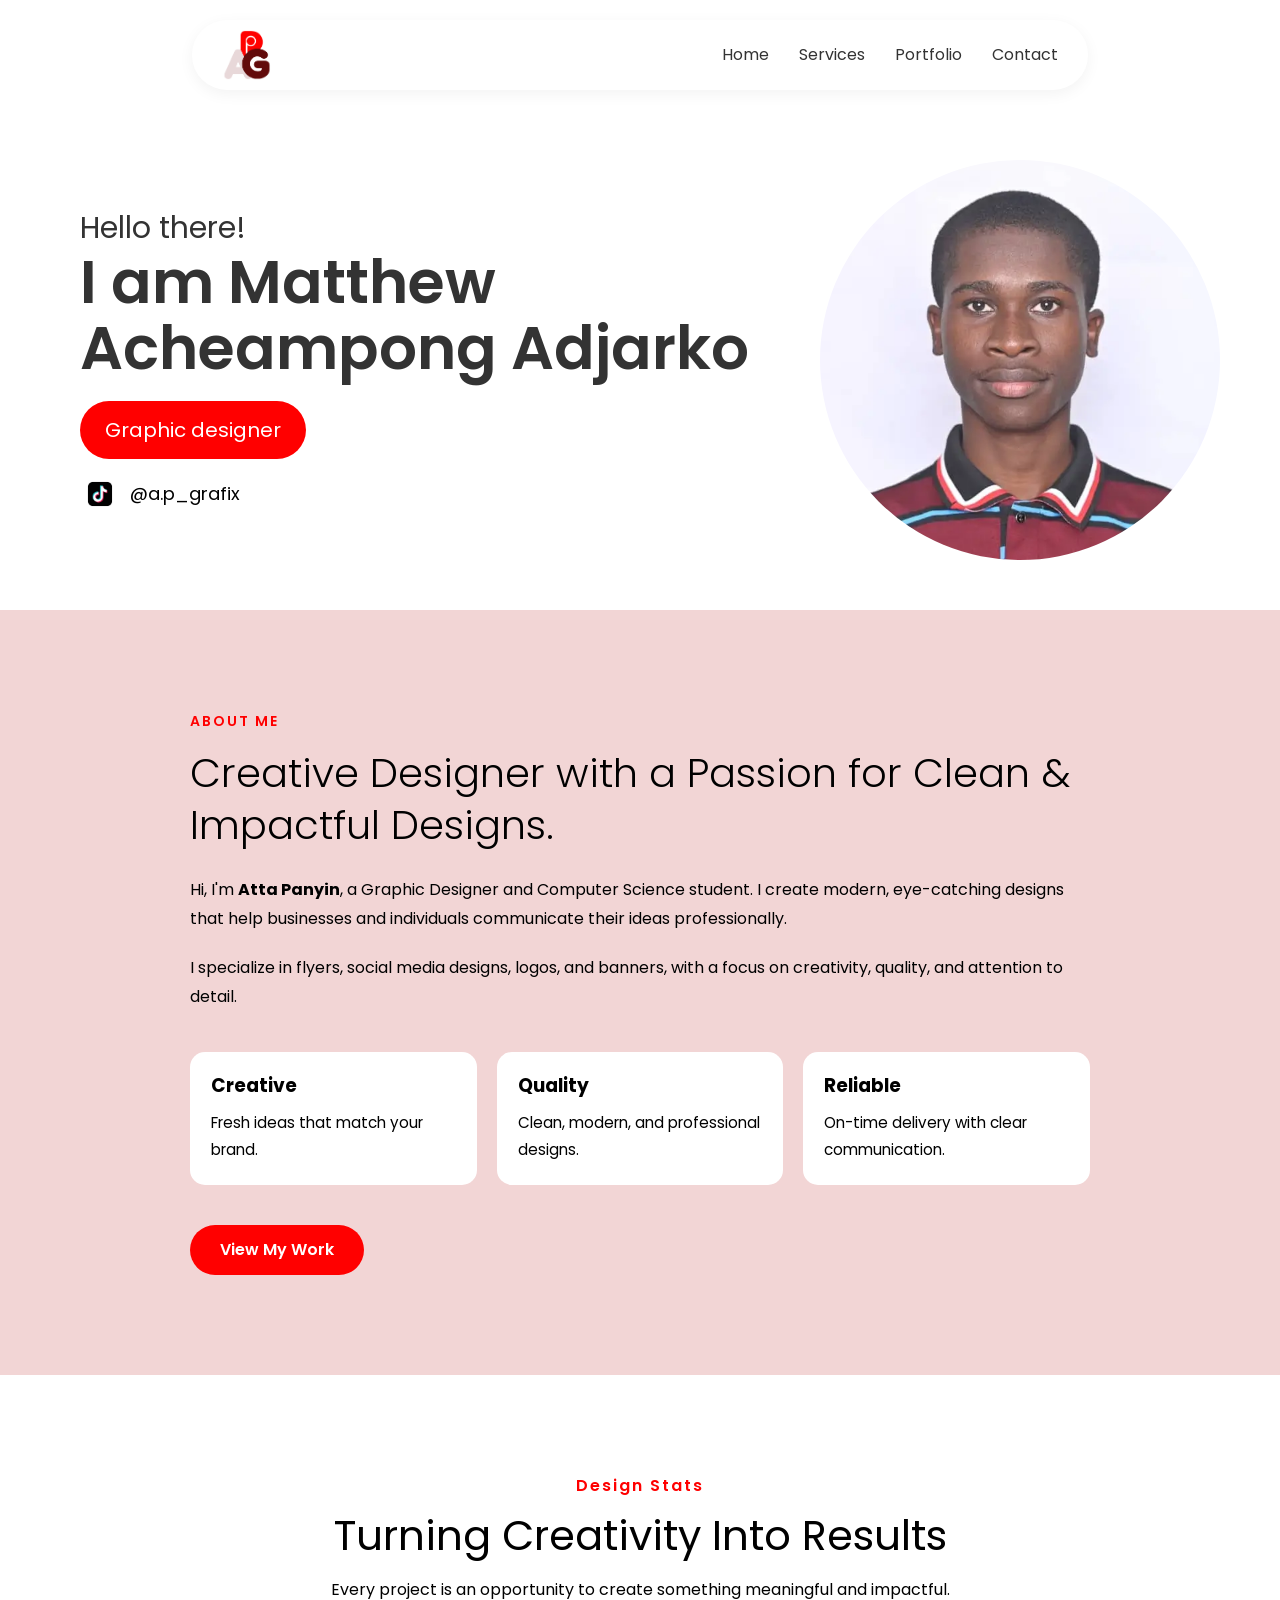
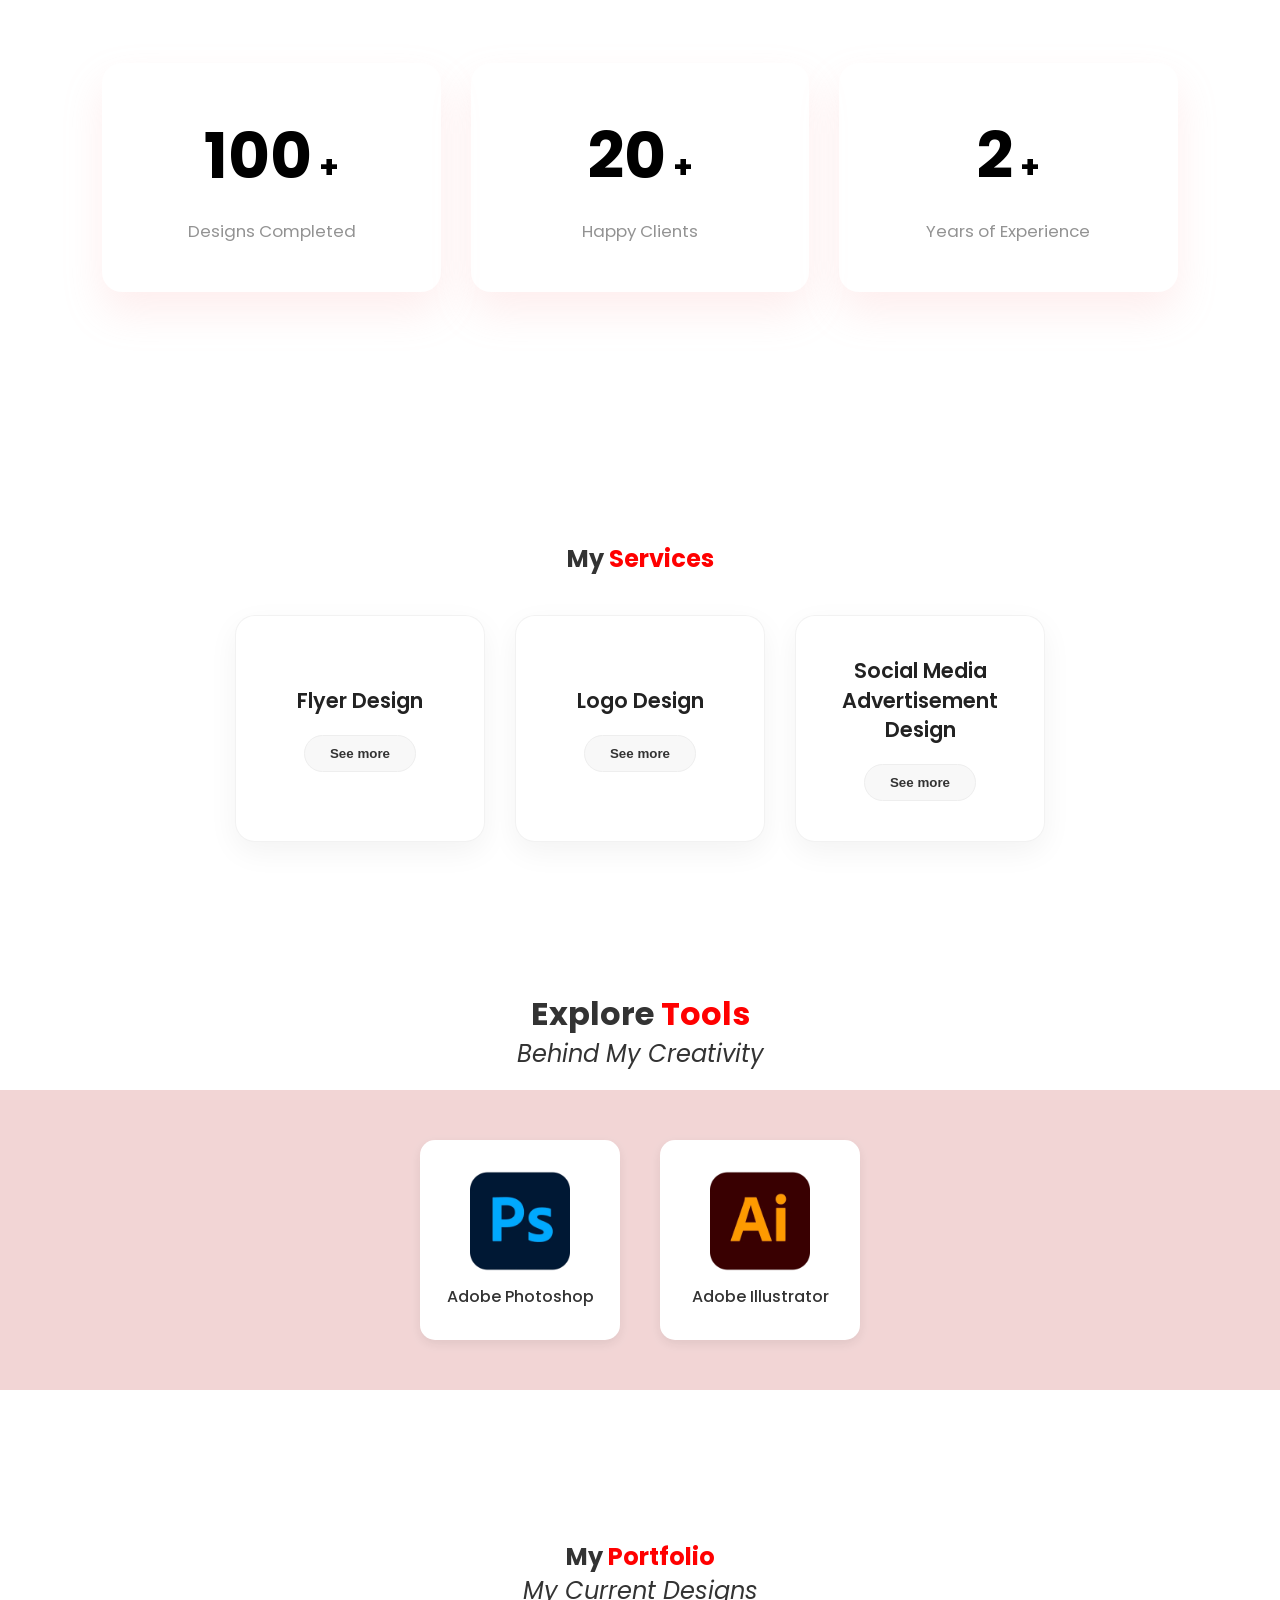
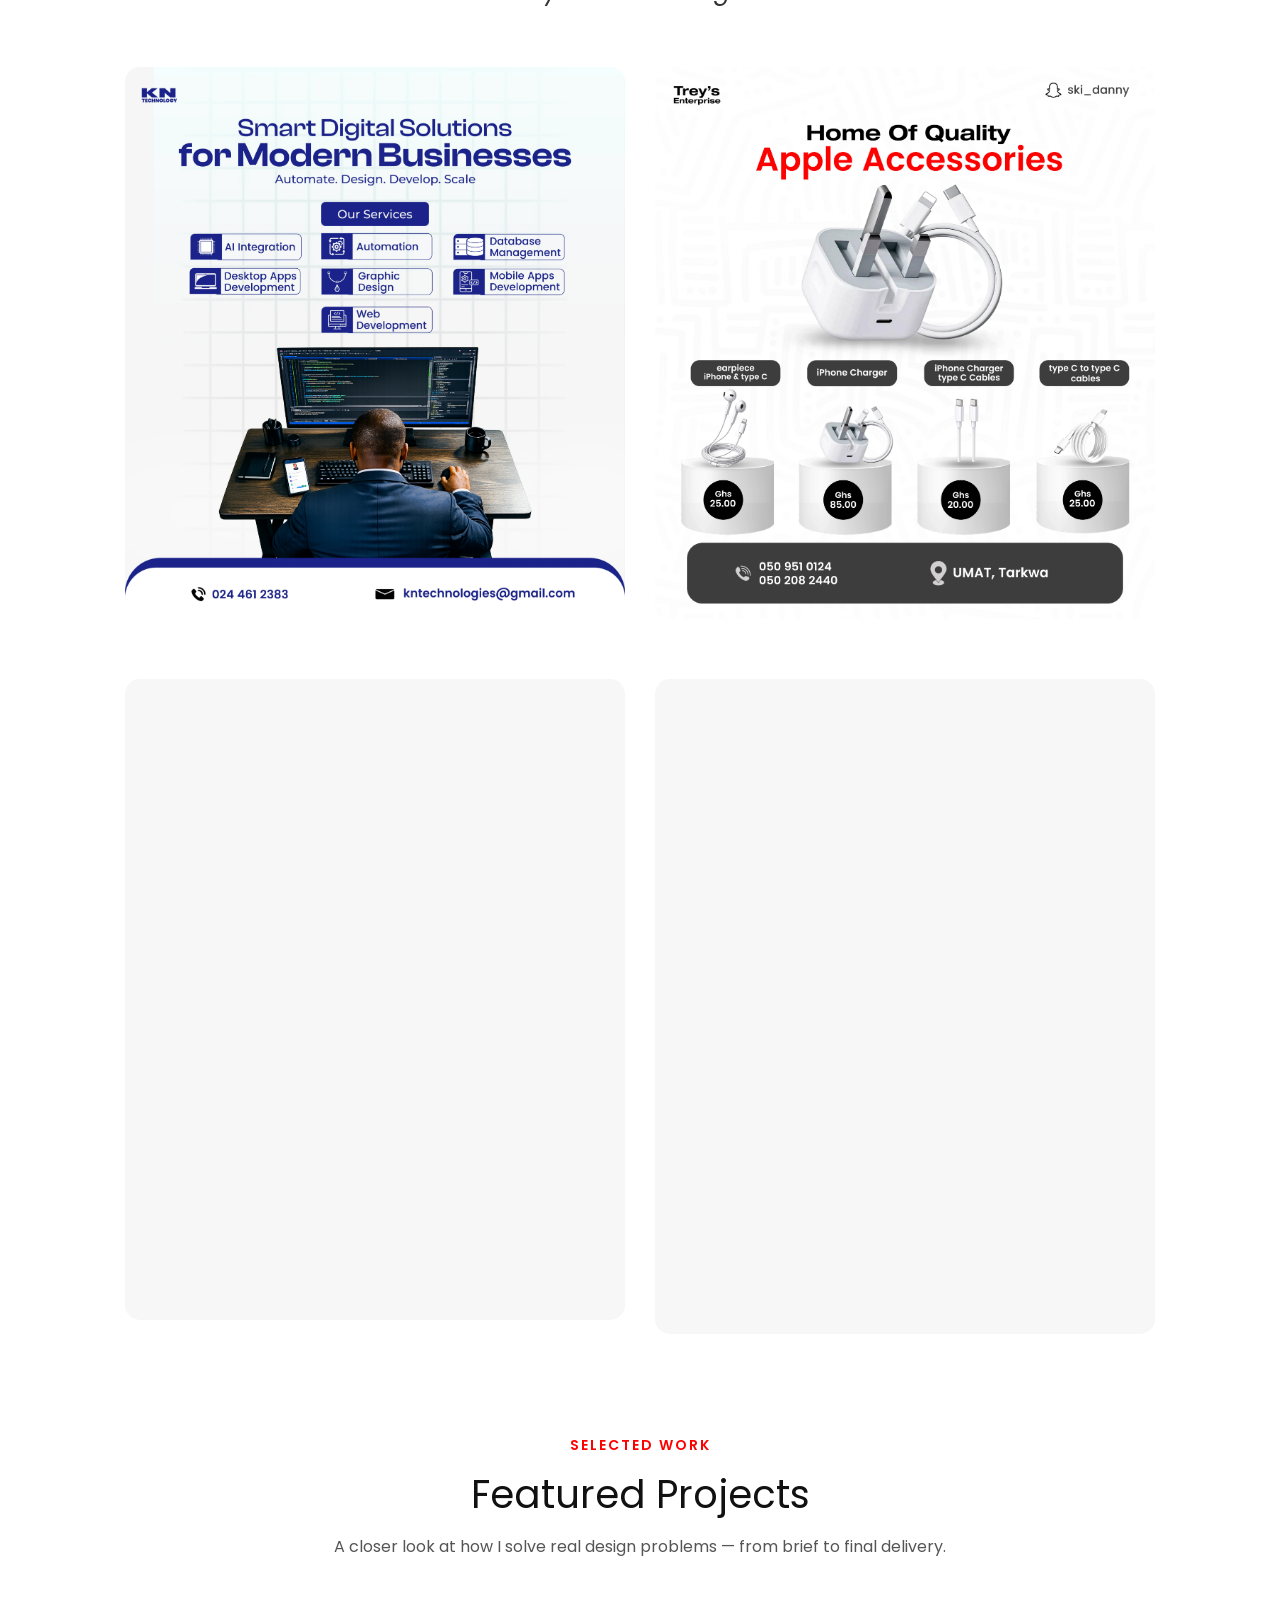
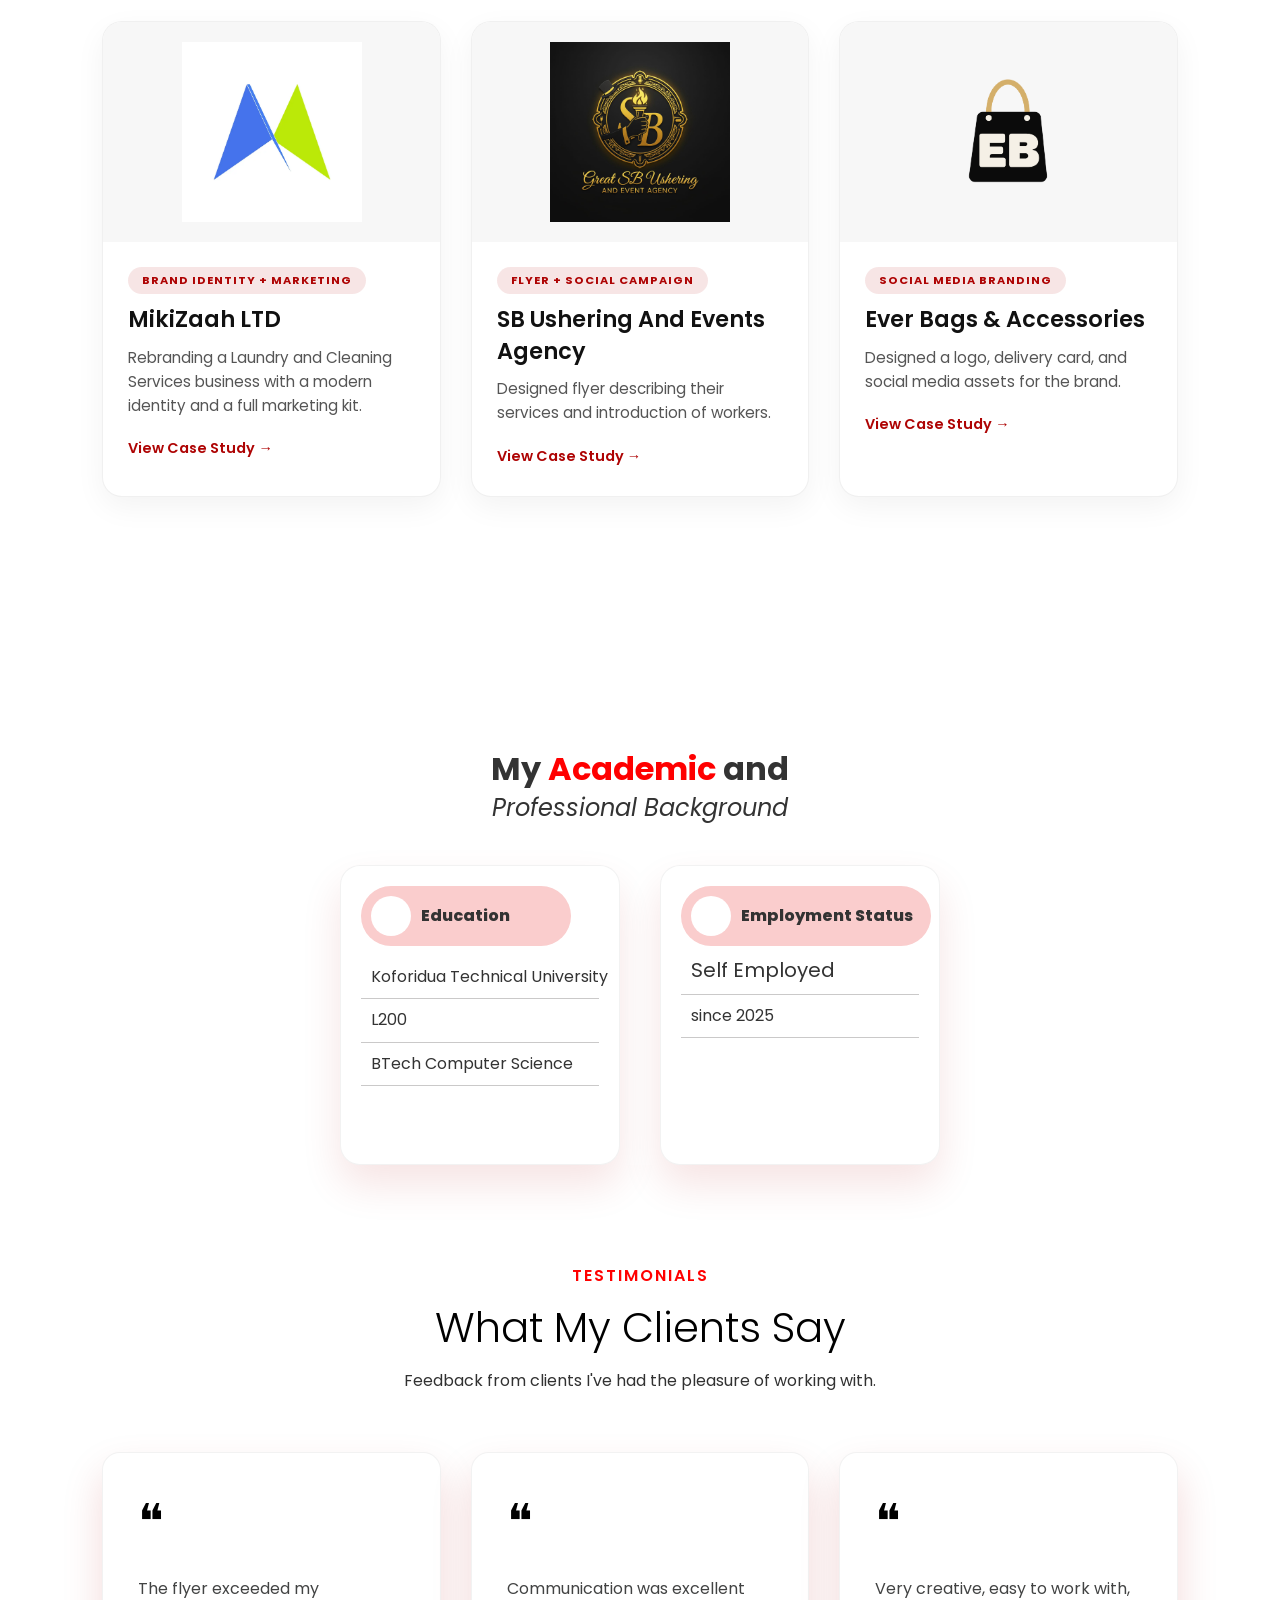
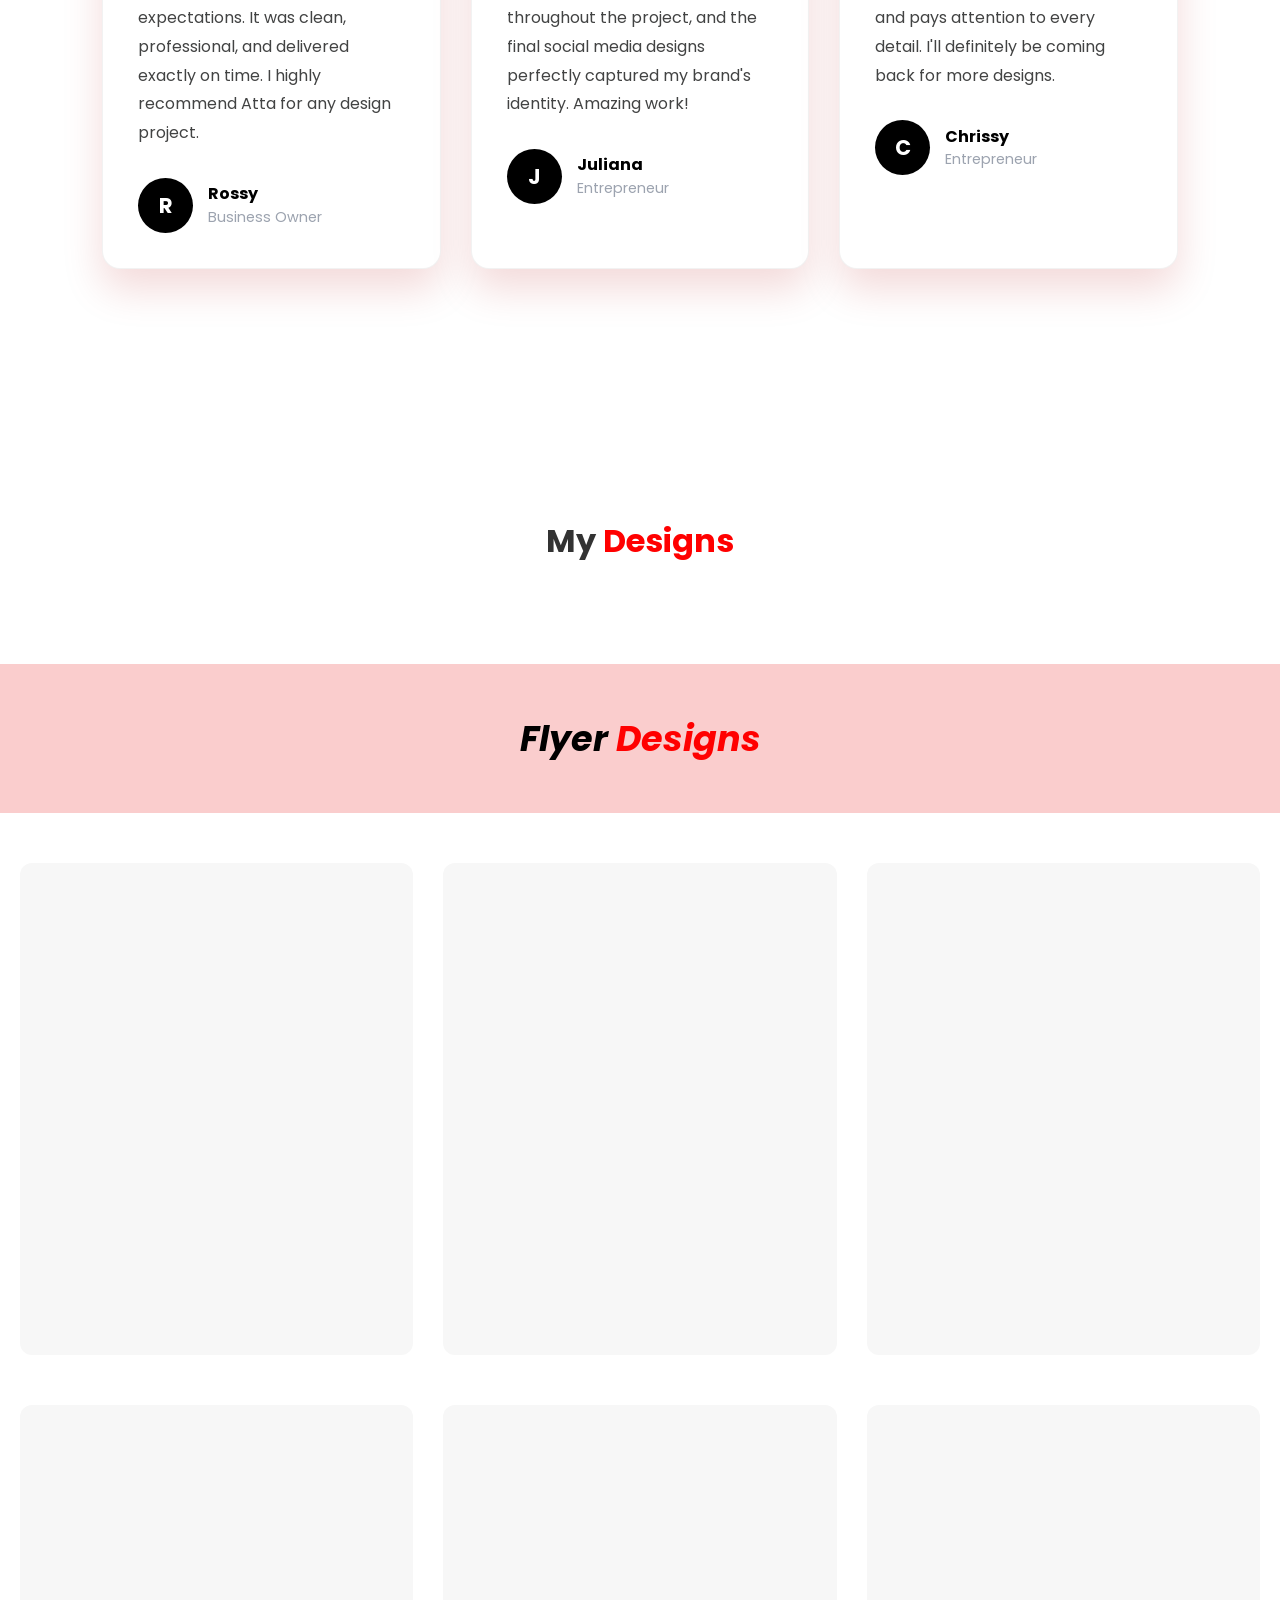
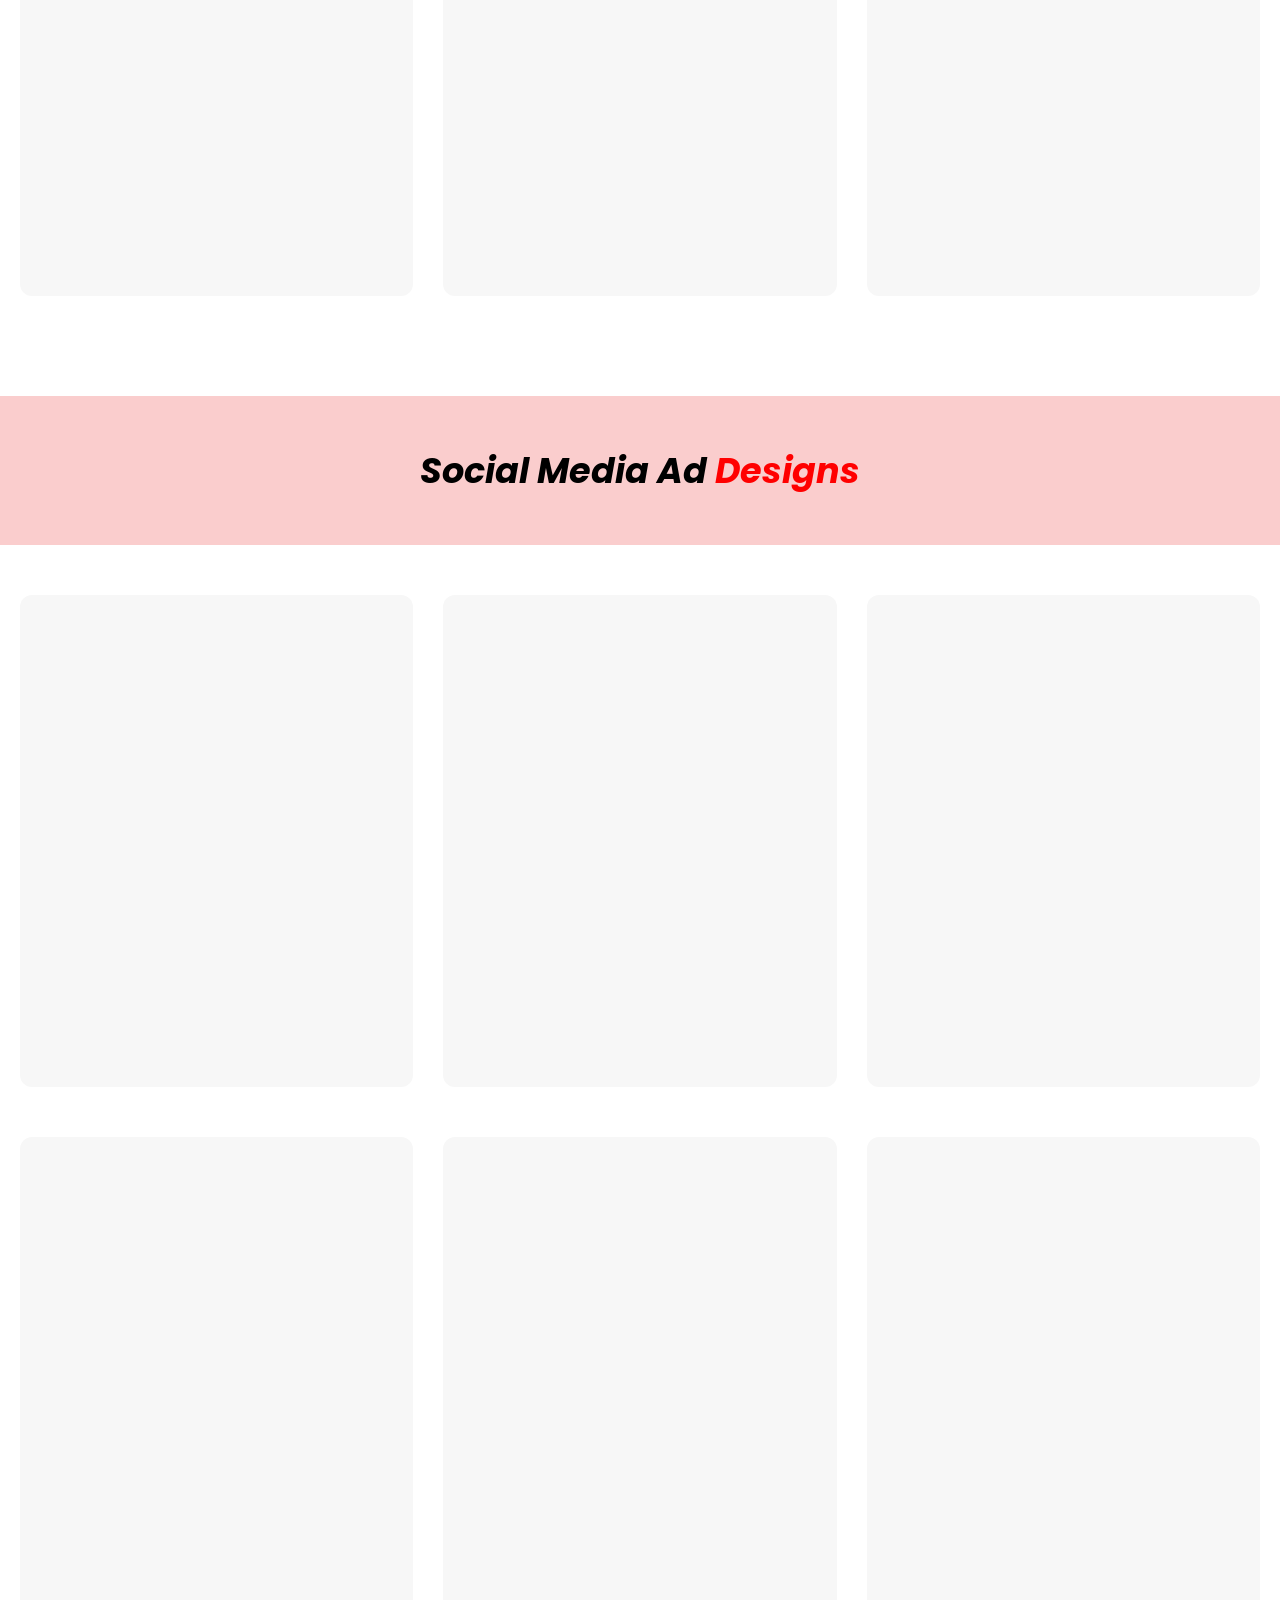
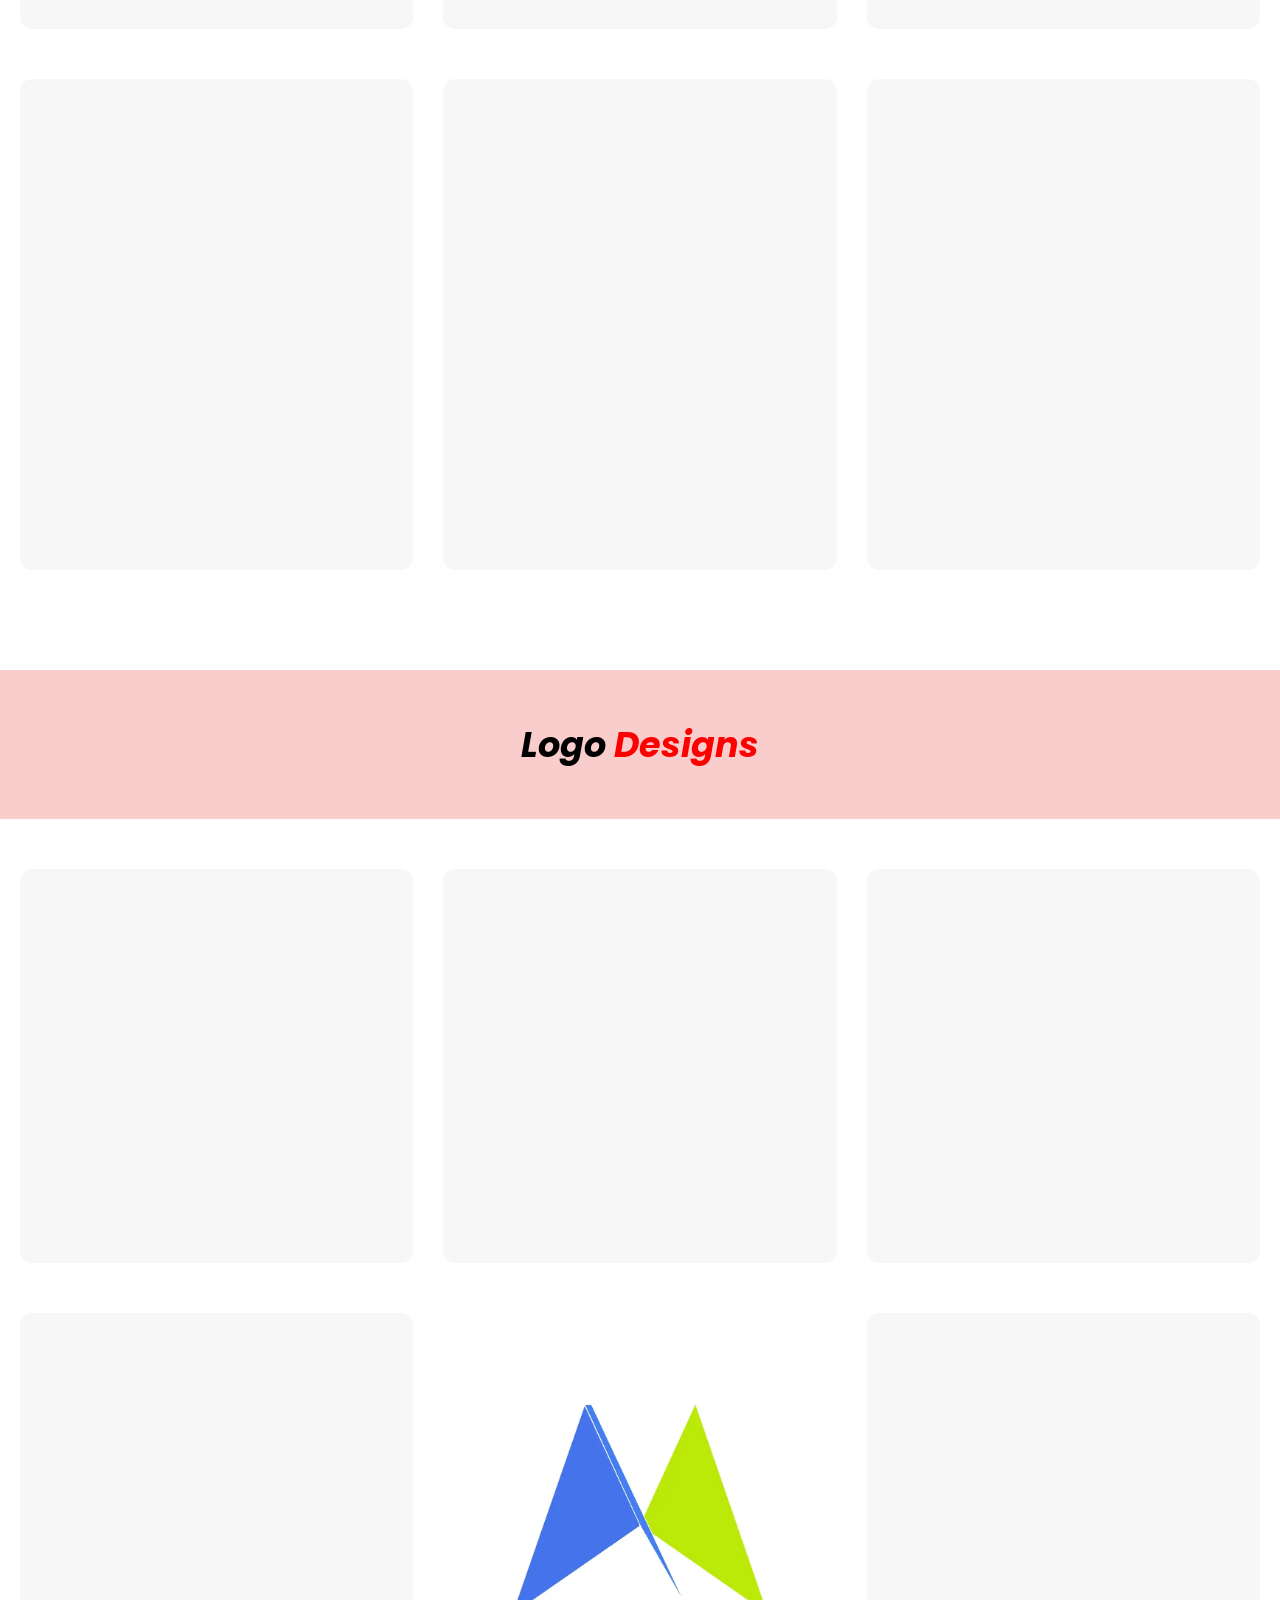
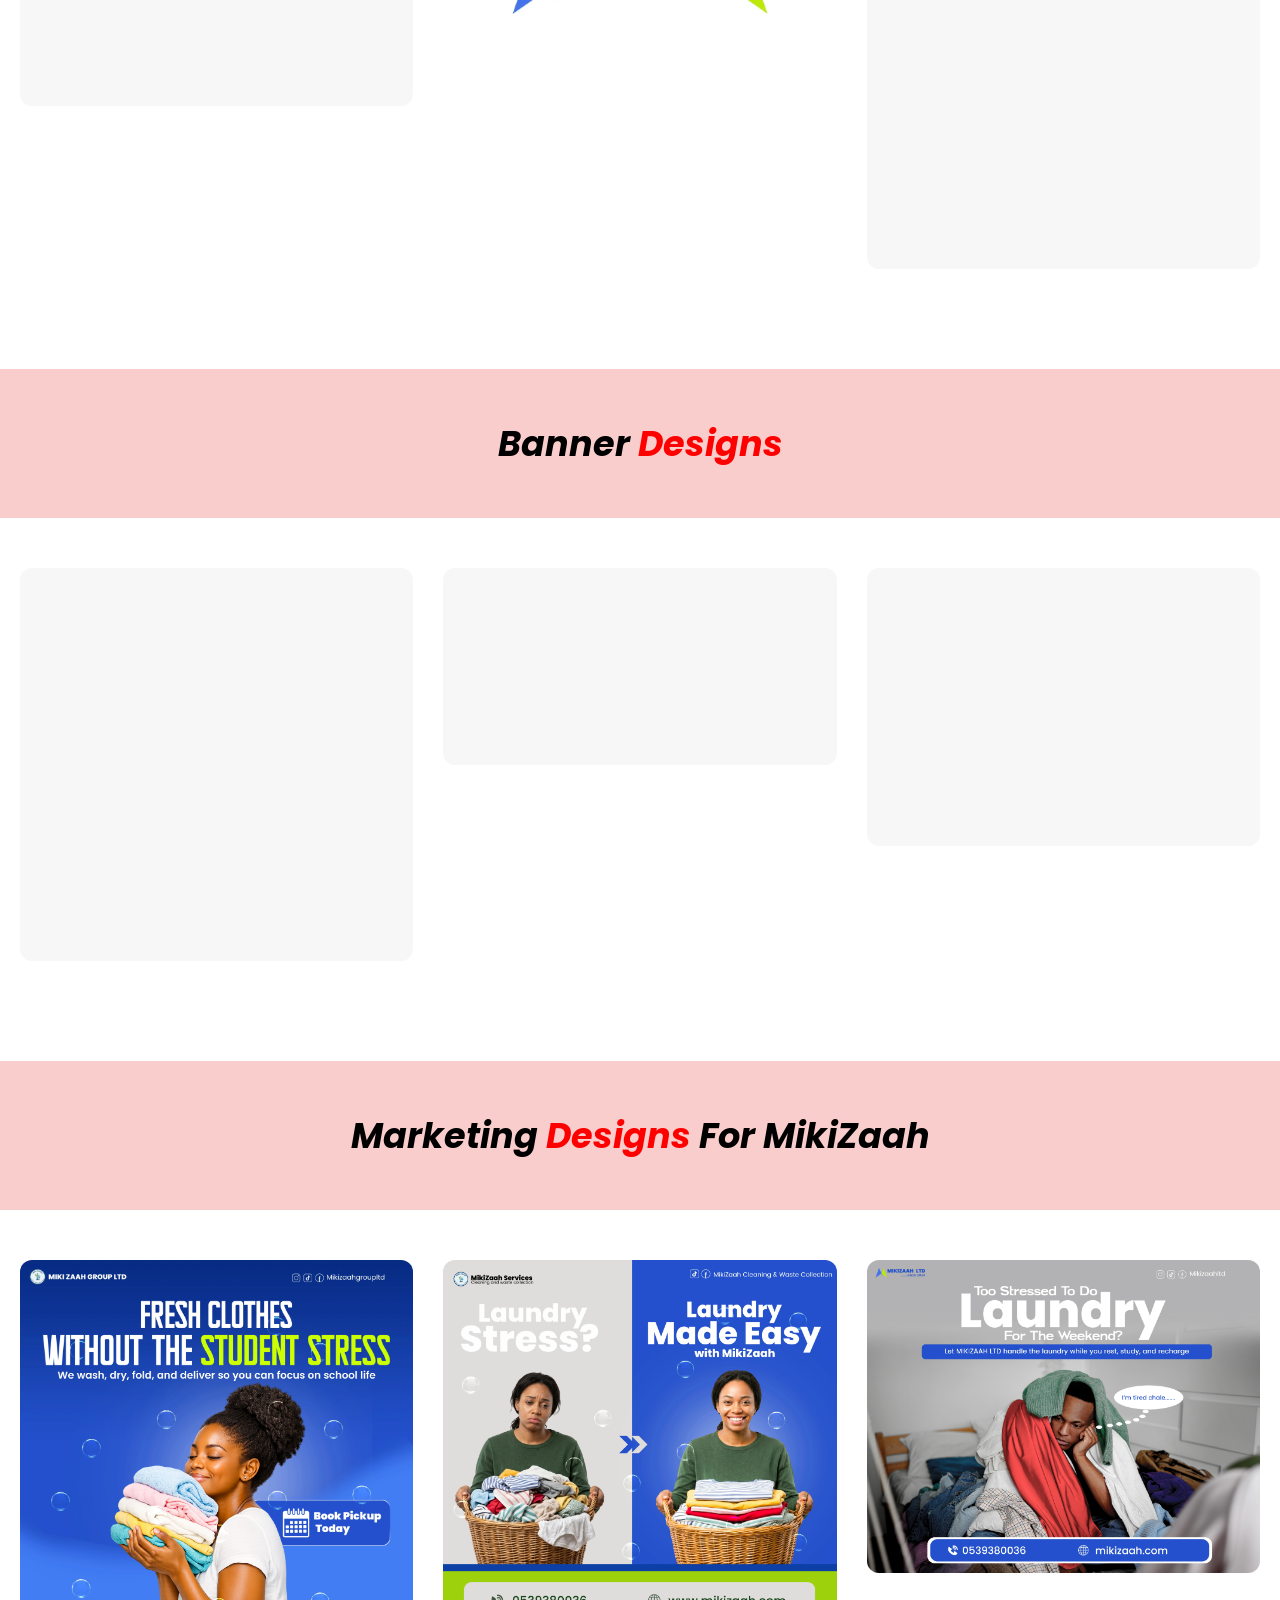
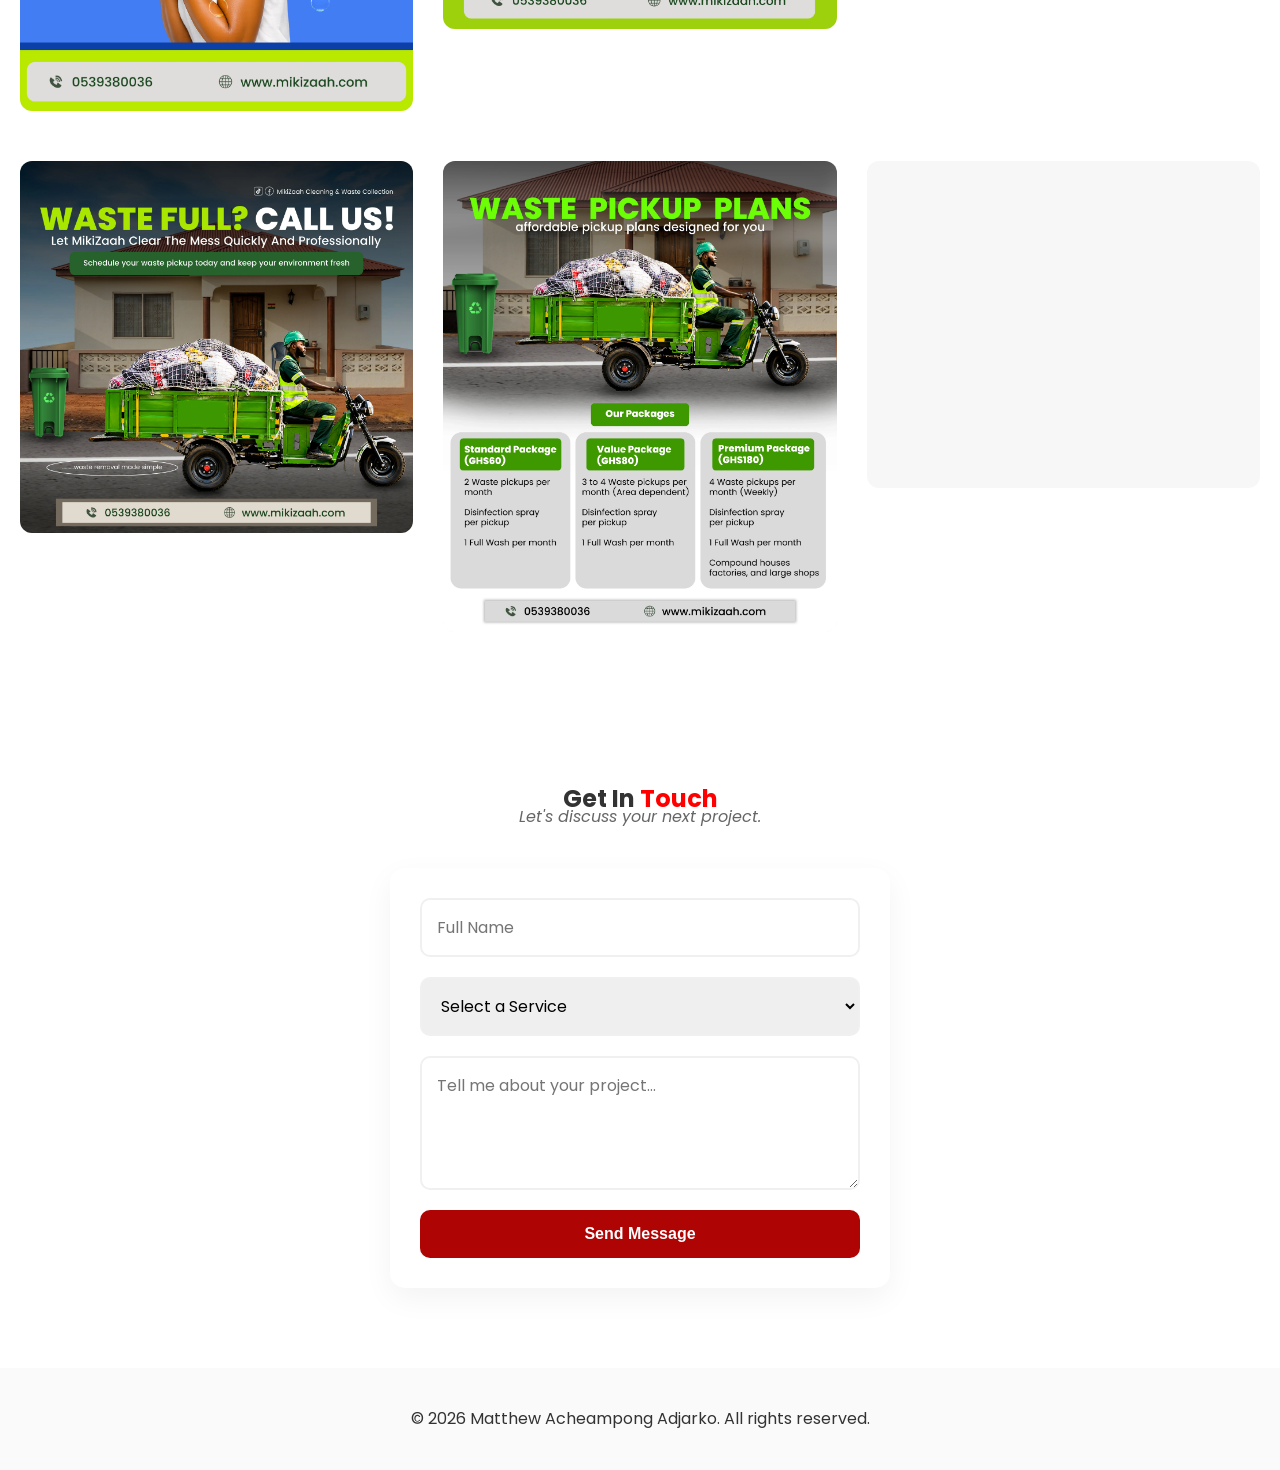
==== commit 7437e972: "changed the script function for clearing inputs when a message is sent to whatsapp" ====
--- a/index.html
+++ b/index.html
@@ -505,70 +505,79 @@
 
     <!--==================== SCRIPTS ====================-->
     <script>
-        // Counter animation
-        const counters = document.querySelectorAll(".counter");
-
-        const observer = new IntersectionObserver((entries) => {
-            entries.forEach(entry => {
-                if (entry.isIntersecting) {
-                    const counter = entry.target;
-                    const target = +counter.dataset.target;
-                    let count = 0;
-
-                    const updateCounter = () => {
-                        const increment = Math.ceil(target / 80);
-                        count += increment;
-
-                        if (count < target) {
-                            counter.innerText = count;
-                            requestAnimationFrame(updateCounter);
-                        } else {
-                            counter.innerText = target;
-                        }
-                    };
-
-                    updateCounter();
-                    observer.unobserve(counter);
-                }
-            });
+    // Counter animation
+    const counters = document.querySelectorAll(".counter");
+
+    const observer = new IntersectionObserver((entries) => {
+        entries.forEach(entry => {
+            if (entry.isIntersecting) {
+                const counter = entry.target;
+                const target = +counter.dataset.target;
+                let count = 0;
+
+                const updateCounter = () => {
+                    const increment = Math.ceil(target / 80);
+                    count += increment;
+
+                    if (count < target) {
+                        counter.innerText = count;
+                        requestAnimationFrame(updateCounter);
+                    } else {
+                        counter.innerText = target;
+                    }
+                };
+
+                updateCounter();
+                observer.unobserve(counter);
+            }
         });
-
-        counters.forEach(counter => observer.observe(counter));
-
-        // Expandable design briefs
-        document.querySelectorAll('.brief-toggle').forEach(btn => {
-            btn.addEventListener('click', () => {
-                const card = btn.closest('.project-card');
-                const brief = card.querySelector('.project-brief');
-                const isOpen = !brief.hidden;
-
-                brief.hidden = isOpen;
-                btn.setAttribute('aria-expanded', String(!isOpen));
-                btn.textContent = isOpen ? 'View Design Brief' : 'Hide Design Brief';
-            });
+    });
+
+    counters.forEach(counter => observer.observe(counter));
+
+    // Expandable design briefs
+    document.querySelectorAll('.brief-toggle').forEach(btn => {
+        btn.addEventListener('click', () => {
+            const card = btn.closest('.project-card');
+            const brief = card.querySelector('.project-brief');
+            const isOpen = !brief.hidden;
+
+            brief.hidden = isOpen;
+            btn.setAttribute('aria-expanded', String(!isOpen));
+            btn.textContent = isOpen ? 'View Design Brief' : 'Hide Design Brief';
         });
-
-        // WhatsApp contact form
-        function sendToWhatsApp() {
-            const name = document.getElementById('name').value.trim();
-            const service = document.getElementById('serviceType').value;
-            const message = document.getElementById('message').value.trim();
-
-            if (!name || !service || !message) {
-                alert('Please fill in all fields.');
-                return;
-            }
-
-            const phoneNumber = "233503900447";
-            const url = `https://wa.me/${phoneNumber}?text=Hi, I am *${encodeURIComponent(name)}*. I need a *${encodeURIComponent(service)}.* *Message:* ${encodeURIComponent(message)}`;
-
-            window.open(url, '_blank');
+    });
+
+    // WhatsApp contact form
+    function sendToWhatsApp() {
+        const nameField = document.getElementById('name');
+        const serviceField = document.getElementById('serviceType');
+        const messageField = document.getElementById('message');
+
+        const name = nameField.value.trim();
+        const service = serviceField.value;
+        const message = messageField.value.trim();
+
+        if (!name || !service || !message) {
+            alert('Please fill in all fields.');
+            return;
         }
 
-        document.getElementById('contactForm').addEventListener('submit', function (e) {
-            e.preventDefault();
-            sendToWhatsApp();
-        });
-    </script>
+        const phoneNumber = "233503900447";
+        const url = `https://wa.me/${phoneNumber}?text=Hi, I am *${encodeURIComponent(name)}*. I need a *${encodeURIComponent(service)}.* *Message:* ${encodeURIComponent(message)}`;
+
+        window.open(url, '_blank');
+
+        // Clear the form after sending
+        nameField.value = '';
+        serviceField.selectedIndex = 0;
+        messageField.value = '';
+    }
+
+    document.getElementById('contactForm').addEventListener('submit', function (e) {
+        e.preventDefault();
+        sendToWhatsApp();
+    });
+</script>
 </body>
-</html>+</html>
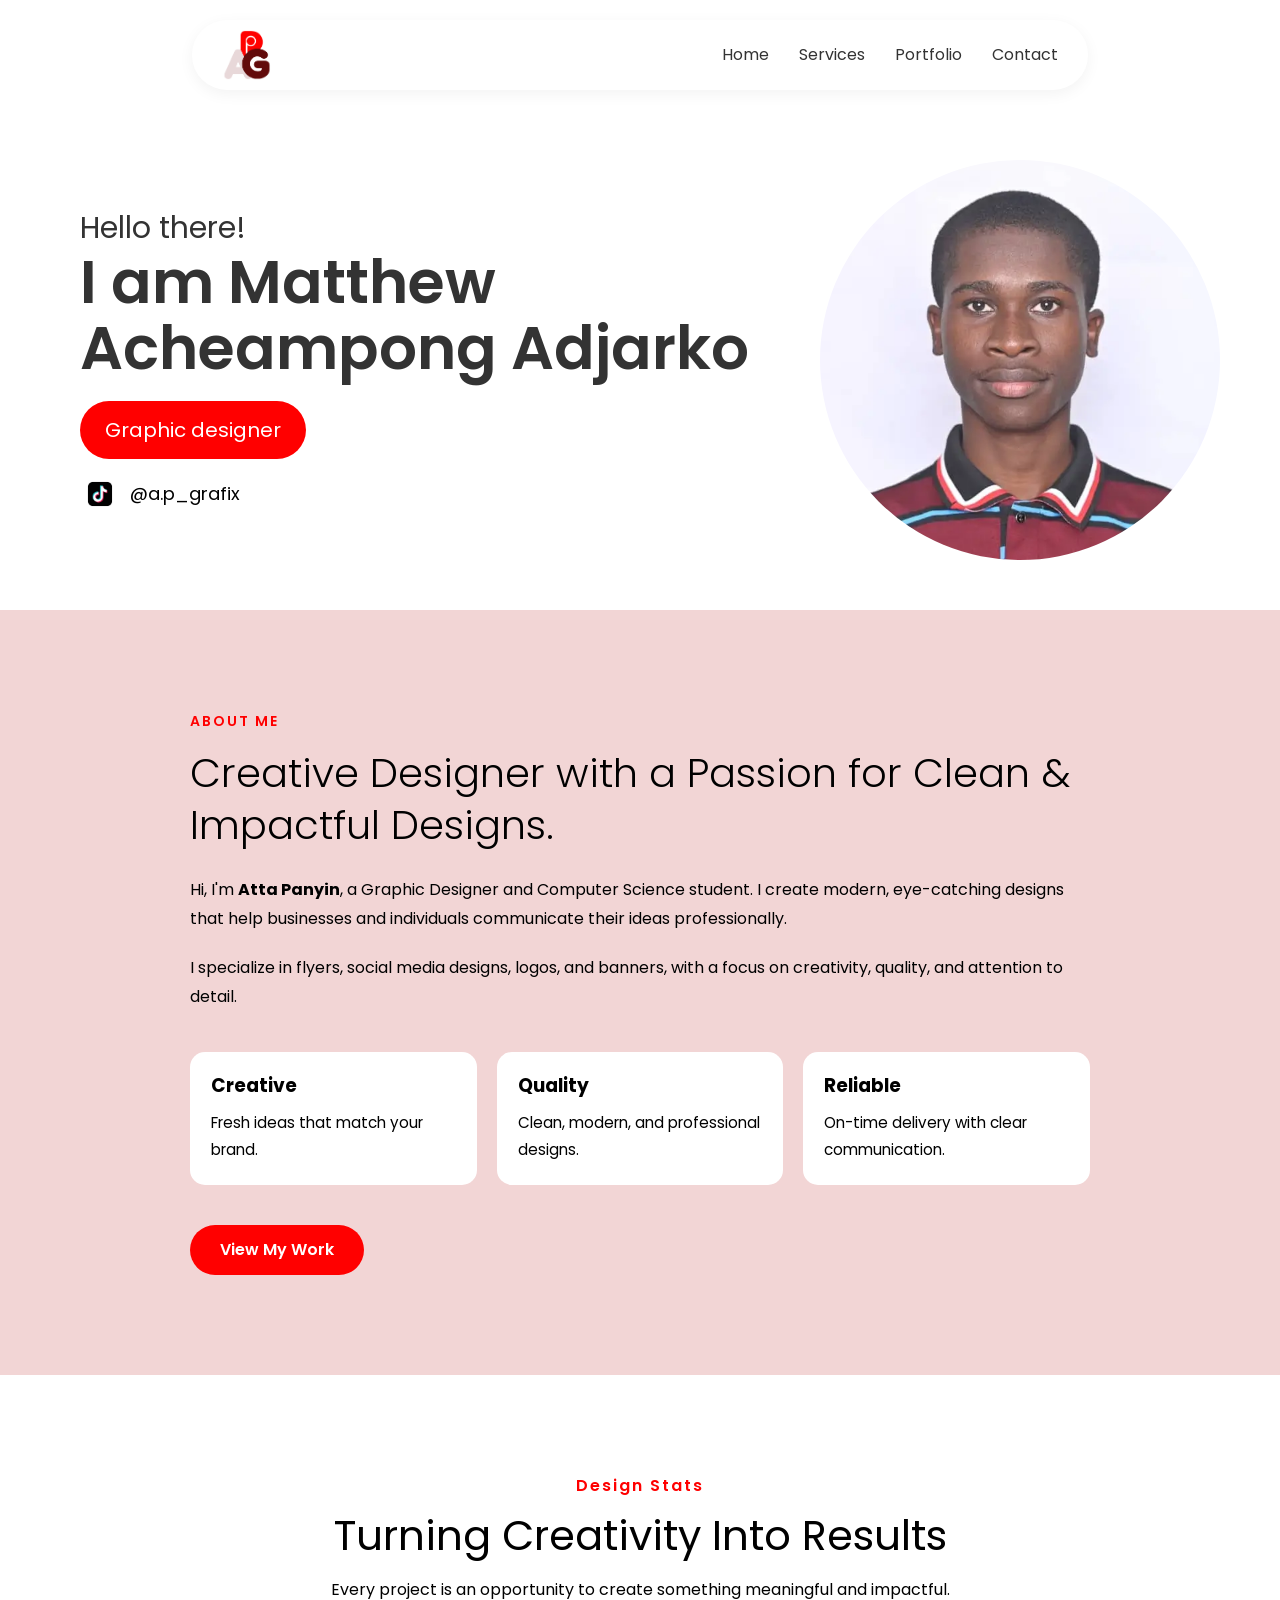
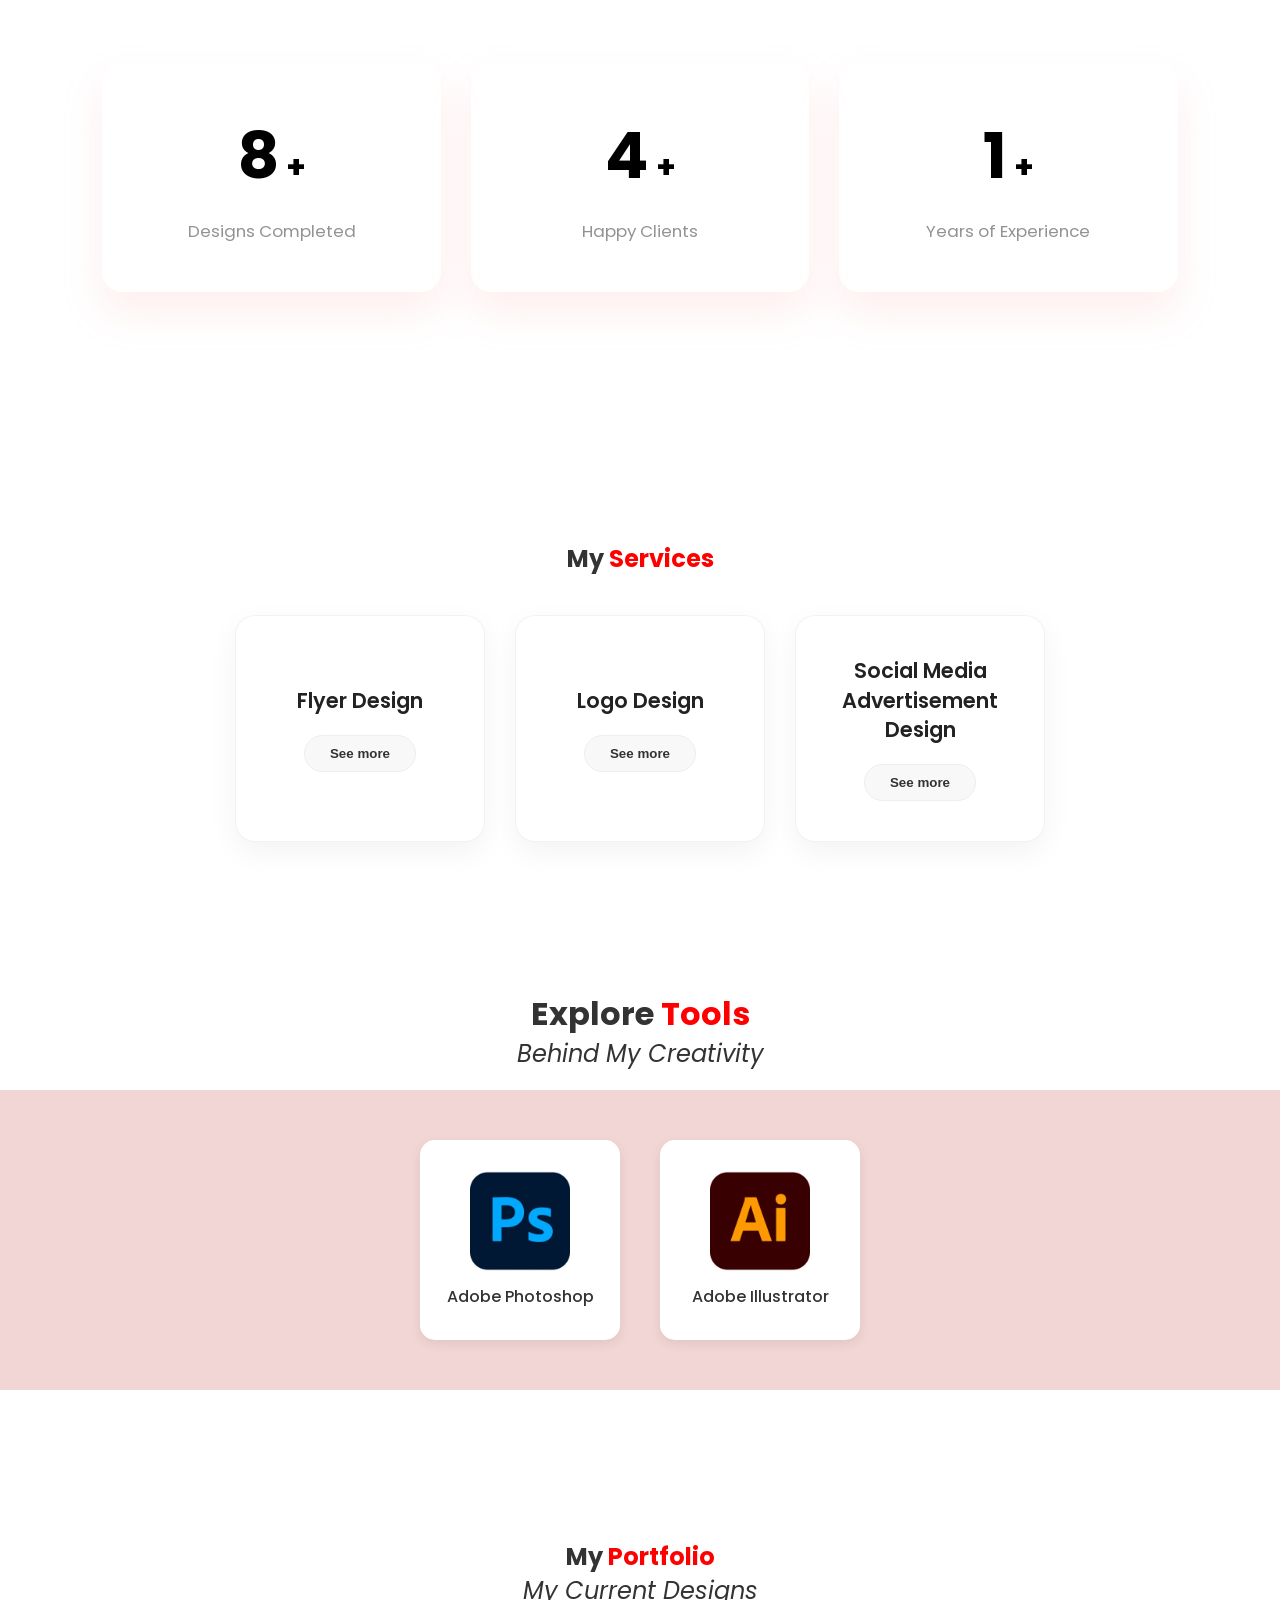
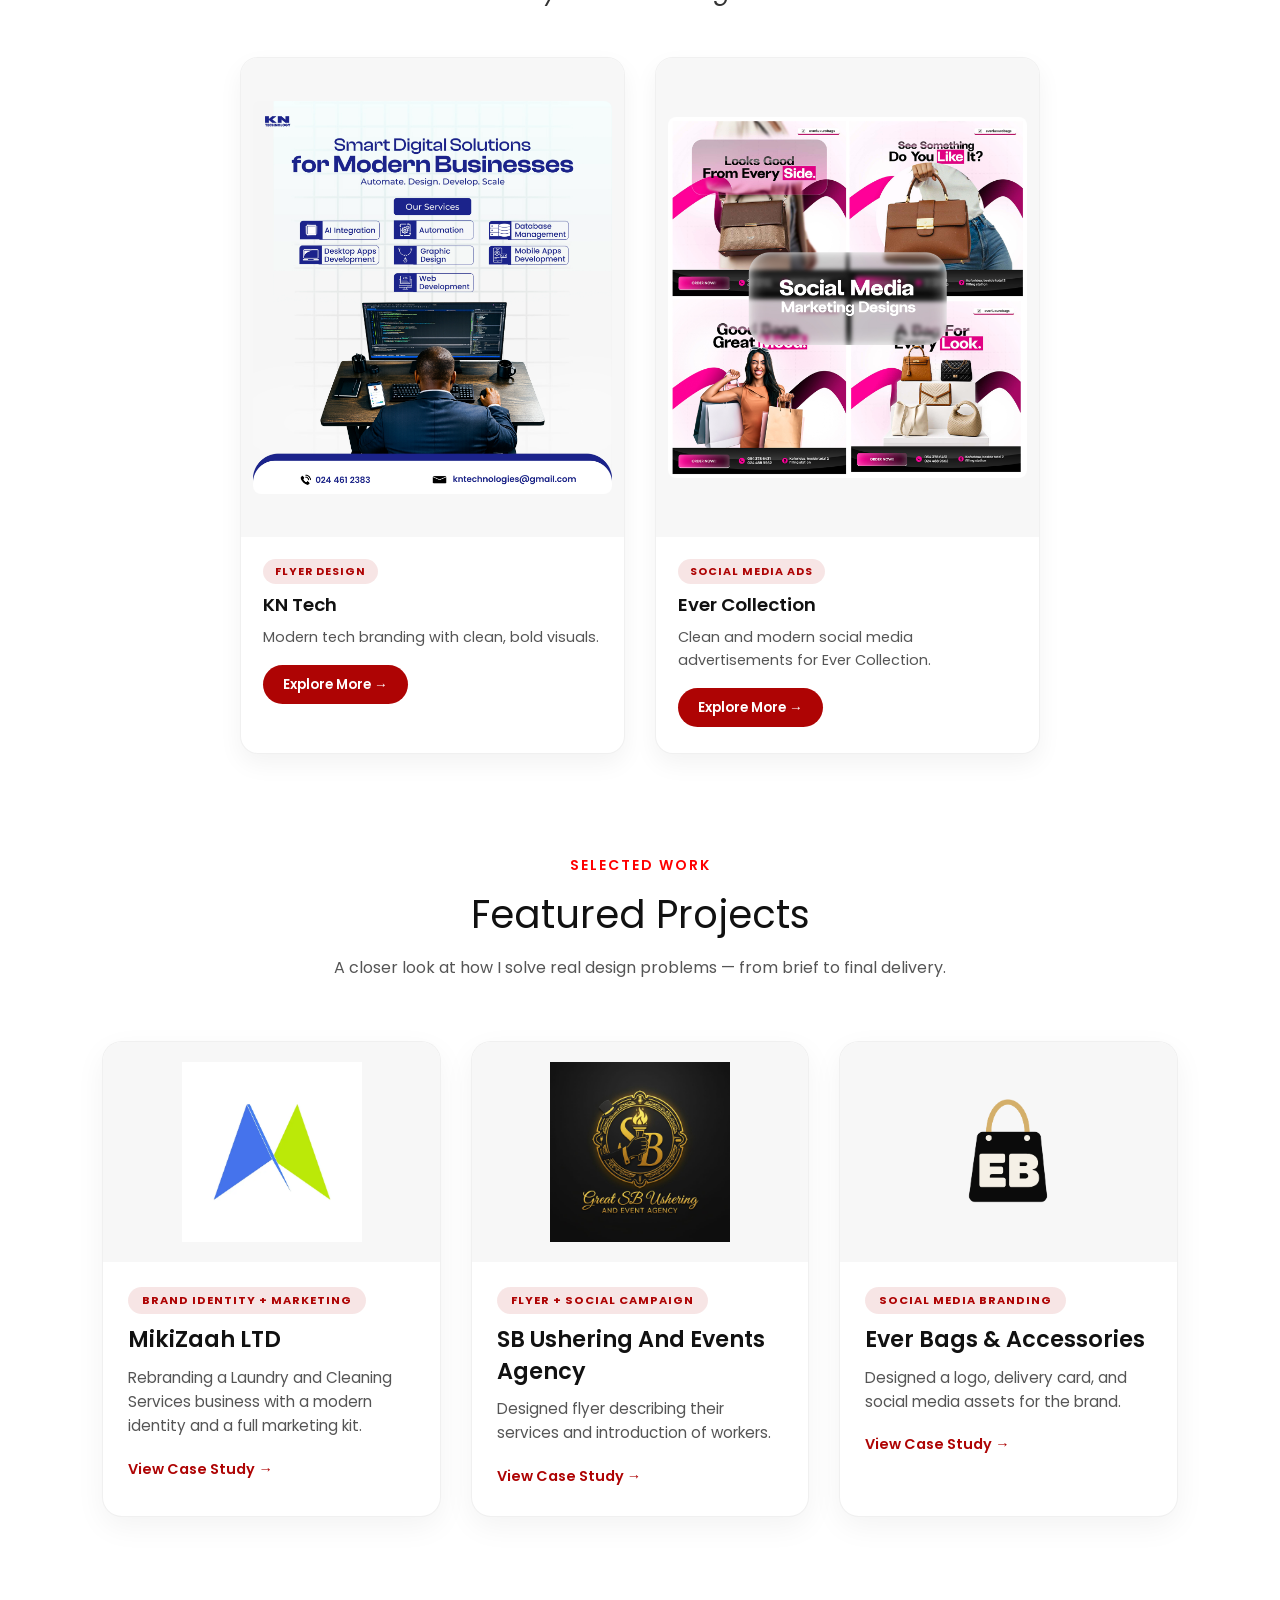
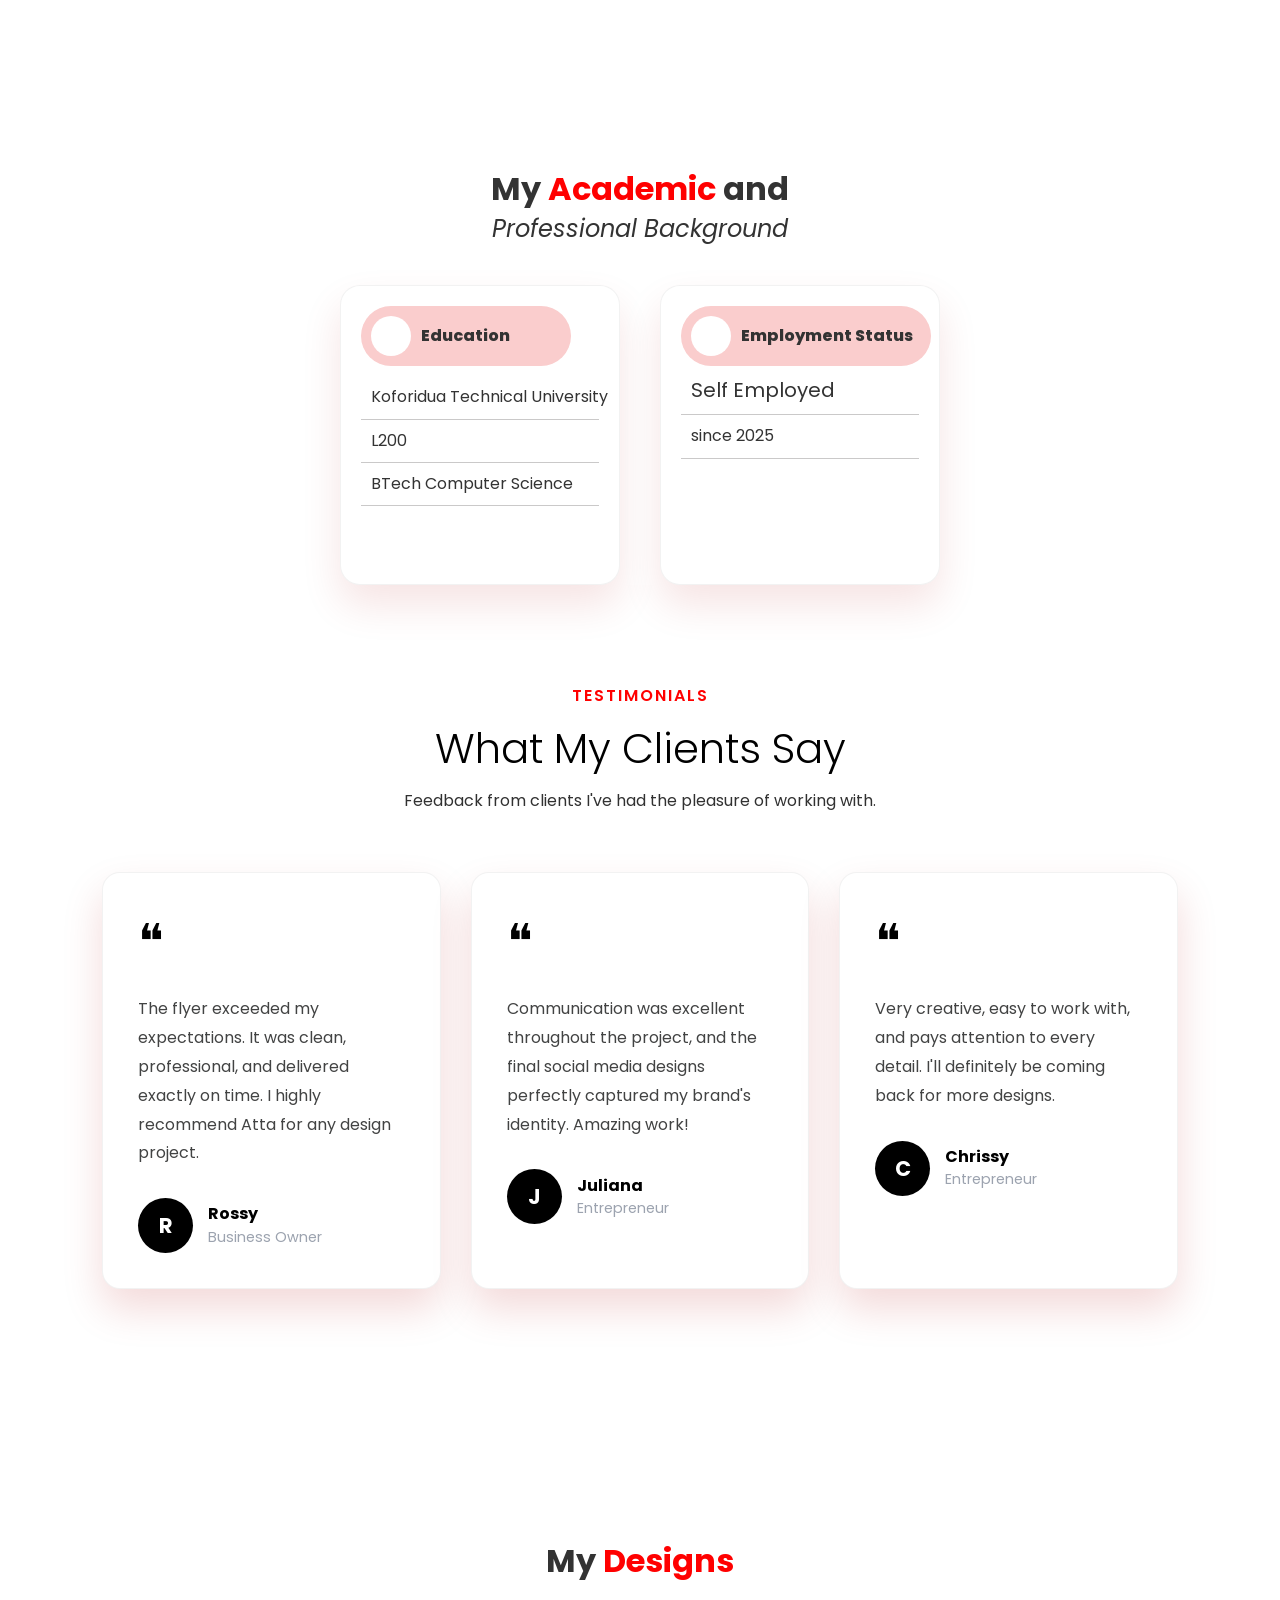
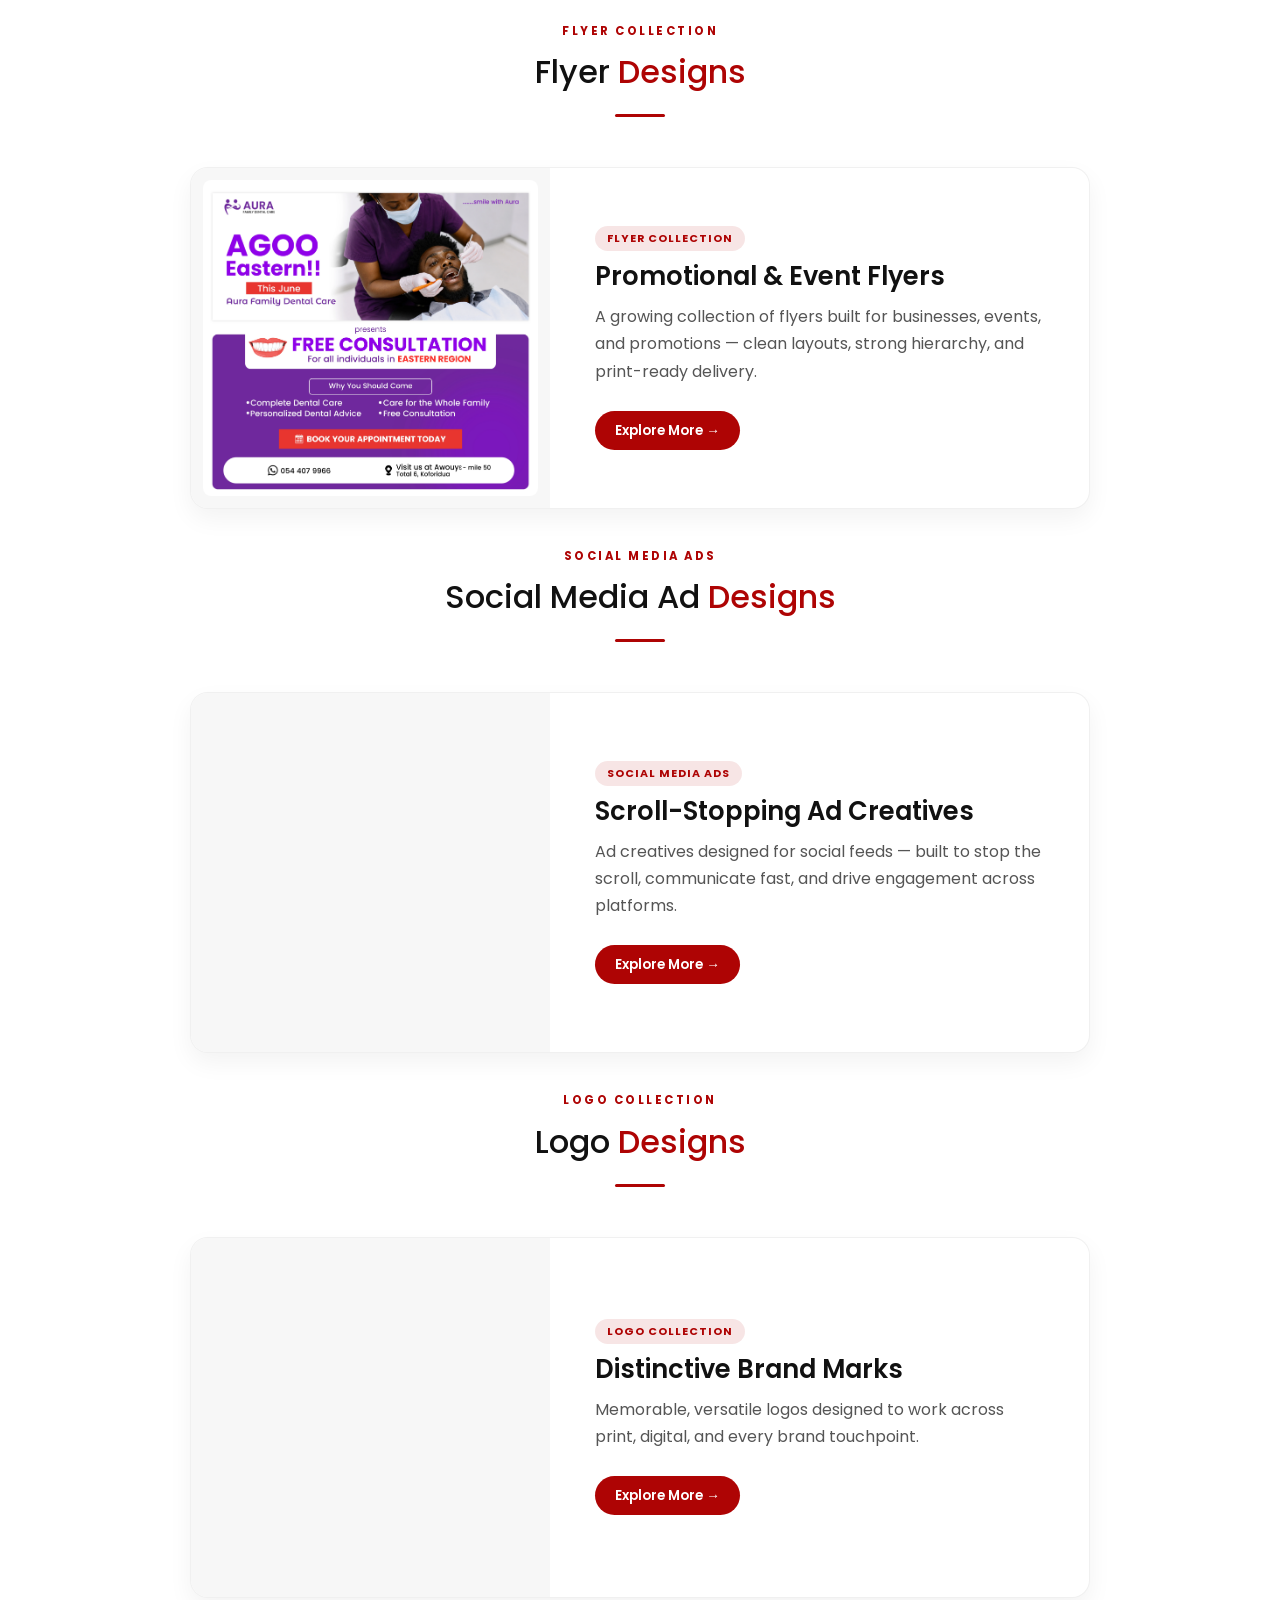
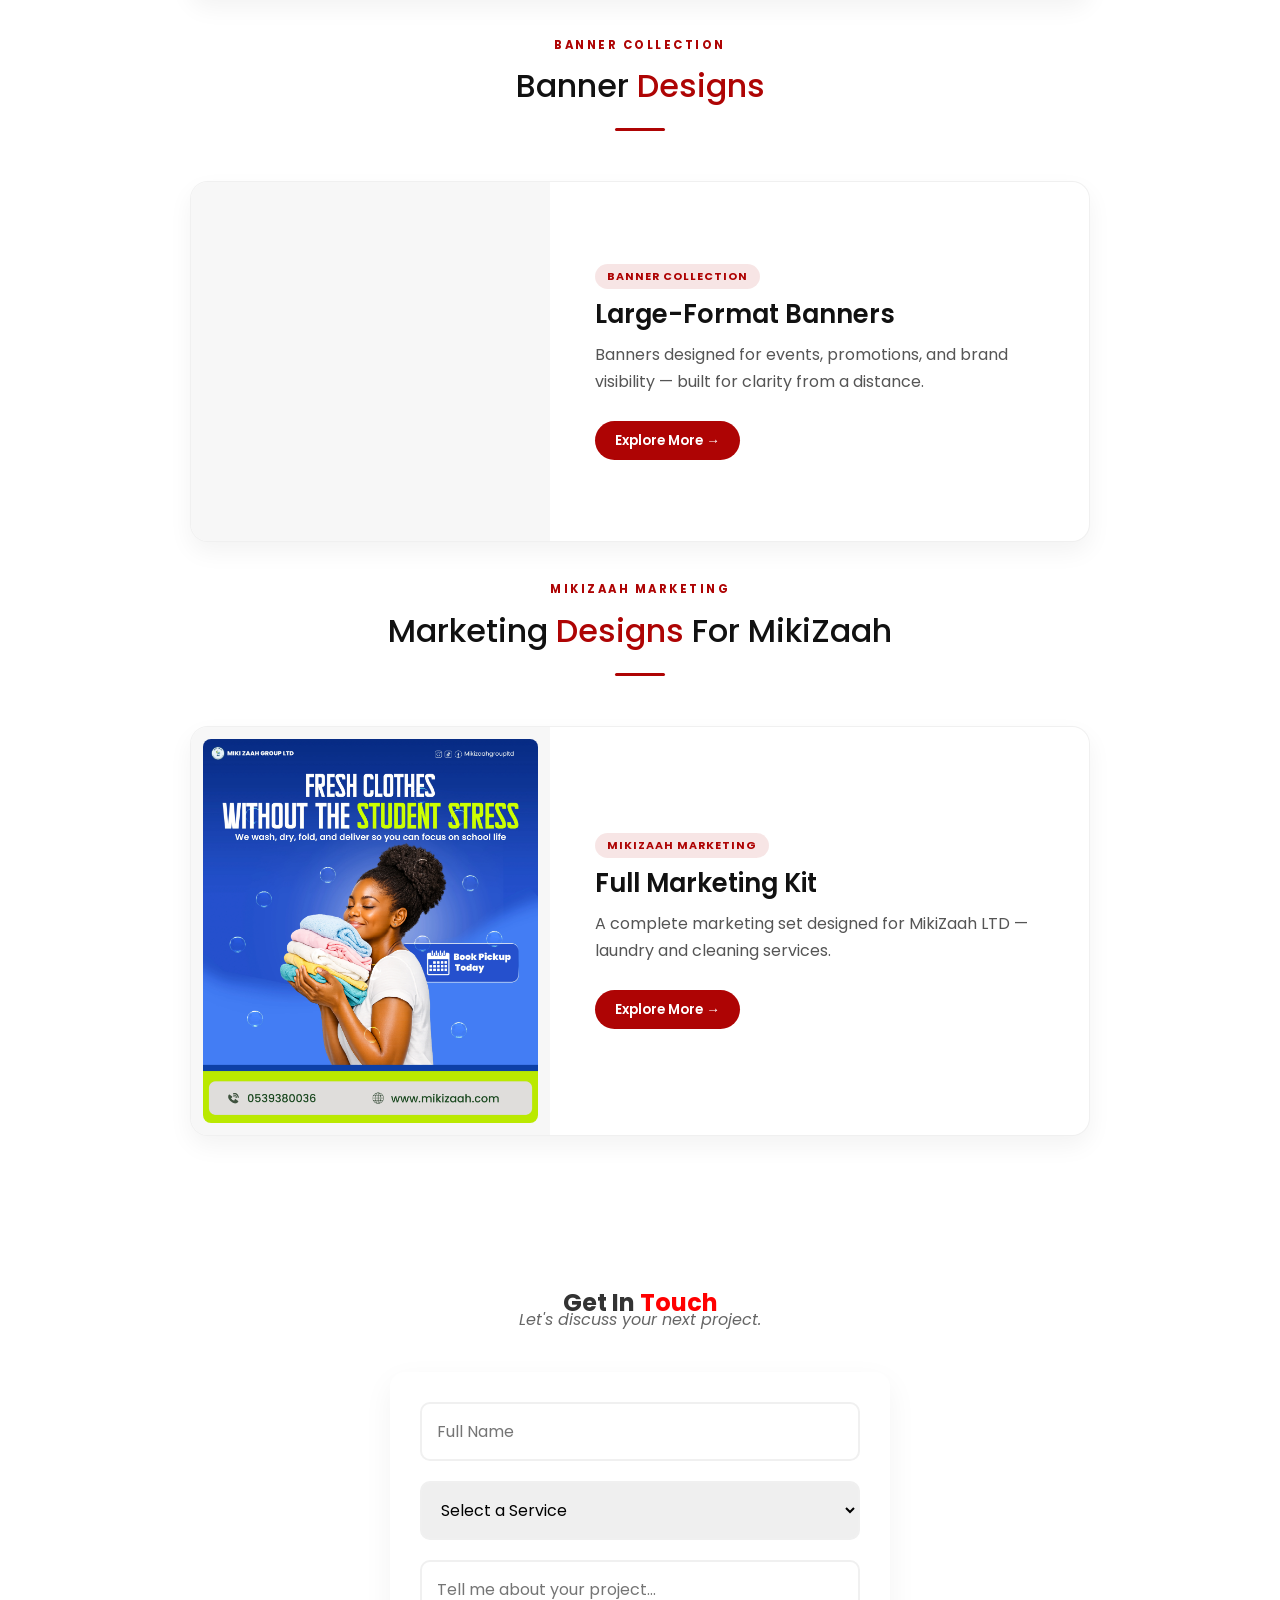
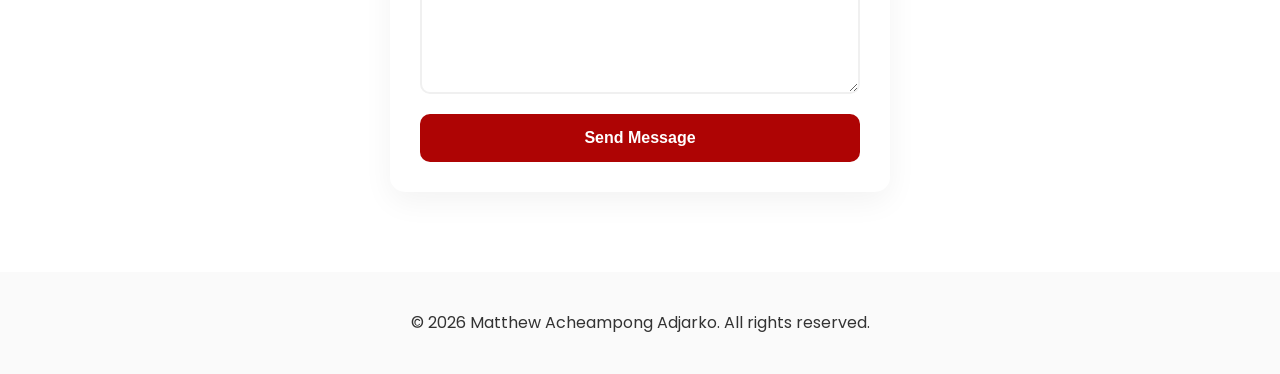
==== commit d09a9c66: "added more images to the current designs page" ====
--- a/index.html
+++ b/index.html
@@ -114,7 +114,7 @@
             </div>
 
             <div class="stat-card">
-                <h1 class="counter" data-target="2">0</h1>
+                <h1 class="counter" data-target="1">0</h1>
                 <h3>+</h3>
                 <p>Years of Experience</p>
             </div>
@@ -165,30 +165,37 @@
         </div>
     </div>
 
-    <!--==================== PORTFOLIO ====================-->
-    <section id="Portfolio">
-        <h1 class="tools">My <span>Portfolio</span></h1>
-        <h2>My Current Designs</h2>
-
-        <div class="current-designs-1">
-            <div class="design1">
-                <img src="images/KN tech.webp" class="design-image" alt="KN Tech design" loading="lazy" decoding="async" width="600" height="400">
-            </div>
-            <div class="design2">
-                <img src="images/Trey Accessories.webp" class="design-image" alt="Trey Accessories design" loading="lazy" decoding="async" width="600" height="400">
-            </div>
-        </div>
-
-        <div class="current-designs-2">
-            <div class="design3">
-                <img src="images/Music & bangs.jpg" class="design-image" alt="New decor design" loading="lazy" decoding="async" width="600" height="400">
-            </div>
-            <div class="design4">
-                <img src="images/PICNIC.webp" class="design-image" alt="Picnic design" loading="lazy" decoding="async" width="600" height="400">
-            </div>
-        </div>
-    </section>
-
+<!--==================== PORTFOLIO ====================-->
+<section id="Portfolio" class="design-section">
+    <h1 class="tools">My <span>Portfolio</span></h1>
+    <h2>My Current Designs</h2>
+
+    <div class="design-cards-grid design-cards-grid--two">
+        <a href="current-designs.html" class="design-card">
+            <div class="design-card-media">
+                <img src="images/KN tech.webp" alt="KN Tech design" width="300" height="375" decoding="async">
+            </div>
+            <div class="design-card-body">
+                <span class="design-card-tag">Flyer Design</span>
+                <h3>KN Tech</h3>
+                <p>Modern tech branding with clean, bold visuals.</p>
+                <span class="design-card-cta">Explore More →</span>
+            </div>
+        </a>
+
+        <a href="current-designs.html" class="design-card">
+            <div class="design-card-media">
+                <img src="images/cover page.jpg" alt="Ever Collection design" width="300" height="375" decoding="async">
+            </div>
+            <div class="design-card-body">
+                <span class="design-card-tag">Social Media Ads</span>
+                <h3>Ever Collection</h3>
+                <p>Clean and modern social media advertisements for Ever Collection.</p>
+                <span class="design-card-cta">Explore More →</span>
+            </div>
+        </a>
+    </div>
+</section>
 
         <!--==================== PROJECTS (CASE STUDIES) ====================-->
 <section id="Projects" class="projects">
@@ -334,152 +341,119 @@
         </div>
     </section>
 
-    <!--==================== FLYER DESIGNS (CASE STUDIES) ====================-->
-    <h1 class="tools">My <span>Designs</span></h1>
-
-    <section id="Flyer-Design">
-        <h3 class="subtitle-description">Flyer <span>Designs</span></h3>
-
-        <div class="flyer-designs-1">
-            <div class="flyer1">
-                <img class="flyer-image" src="images/f1.webp" alt="Flyer design 1" loading="lazy" decoding="async" width="400" height="500">
-            </div>
-            <div class="flyer2">
-                <img class="flyer-image" src="images/Rozzy.webp" alt="Flyer design 2" loading="lazy" decoding="async" width="400" height="500">
-            </div>
-            <div class="flyer3">
-                <img class="flyer-image" src="images/f3.webp" alt="Flyer design 3" loading="lazy" decoding="async" width="400" height="500">
-            </div>
-        </div>
-
-        <div class="flyer-designs-2">
-            <div class="flyer1">
-                <img class="flyer-image" src="images/f4.webp" alt="Flyer design 4" loading="lazy" decoding="async" width="400" height="500">
-            </div>
-            <div class="flyer2">
-                <img class="flyer-image" src="images/f5.webp" alt="Flyer design 5" loading="lazy" decoding="async" width="400" height="500">
-            </div>
-            <div class="flyer3">
-                <img class="flyer-image" src="images/f6.webp" alt="Flyer design 6" loading="lazy" decoding="async" width="400" height="500">
-            </div>
-        </div>
-    </section>
-
-    <!--==================== SOCIAL MEDIA DESIGNS ====================-->
-    <section id="Social-Media">
-        <h3 class="subtitle-description">Social Media Ad <span>Designs</span></h3>
-
-        <div class="flyer-designs-1">
-            <div class="flyer1">
-                <img class="flyer-image" src="images/s1.webp" alt="Social media design 1" loading="lazy" decoding="async" width="400" height="500">
-            </div>
-            <div class="flyer2">
-                <img class="flyer-image" src="images/s2.webp" alt="Social media design 2" loading="lazy" decoding="async" width="400" height="500">
-            </div>
-            <div class="flyer3">
-                <img class="flyer-image" src="images/s3.webp" alt="Social media design 3" loading="lazy" decoding="async" width="400" height="500">
-            </div>
-        </div>
-
-        <div class="flyer-designs-2">
-            <div class="flyer1">
-                <img class="flyer-image" src="images/s4.webp" alt="Social media design 4" loading="lazy" decoding="async" width="400" height="500">
-            </div>
-            <div class="flyer2">
-                <img class="flyer-image" src="images/s5.webp" alt="Social media design 5" loading="lazy" decoding="async" width="400" height="500">
-            </div>
-            <div class="flyer3">
-                <img class="flyer-image" src="images/Chris Glam.webp" alt="Chris Glam design" loading="lazy" decoding="async" width="400" height="500">
-            </div>
-        </div>
-
-        <div class="flyer-designs-2">
-            <div class="flyer1">
-                <img class="flyer-image" src="images/PERFUME AD.webp" alt="Perfume ad design" loading="lazy" decoding="async" width="400" height="500">
-            </div>
-            <div class="flyer1">
-                <img class="flyer-image" src="images/jucash ad.webp" alt="Jucash ad design" loading="lazy" decoding="async" width="400" height="500">
-            </div>
-            <div class="flyer1">
-                <img class="flyer-image" src="images/Jucash ad 2.webp" alt="Jucash ad design 2" loading="lazy" decoding="async" width="400" height="500">
-            </div>
-        </div>
-    </section>
-
-    <!--==================== LOGO DESIGNS ====================-->
-    <section id="logo-design">
-        <h3 class="subtitle-description">Logo <span>Designs</span></h3>
-
-        <div class="flyer-designs-1">
-            <div class="flyer1">
-                <img class="flyer-image" src="images/l1.webp" alt="Logo design 1" loading="lazy" decoding="async" width="400" height="500">
-            </div>
-            <div class="flyer2">
-                <img class="flyer-image" src="images/l2.webp" alt="Logo design 2" loading="lazy" decoding="async" width="400" height="500">
-            </div>
-            <div class="flyer3">
-                <img class="flyer-image" src="images/l3.webp" alt="Logo design 3" loading="lazy" decoding="async" width="400" height="500">
-            </div>
-        </div>
-
-        <div class="flyer-designs-2">
-            <div class="flyer1">
-                <img class="flyer-image" src="images/MC SPARROW.jpg" alt="Logo design 4" loading="lazy" decoding="async" width="400" height="500">
-            </div>
-            <div class="flyer2">
-                <img class="flyer-image" src="images/l5.webp" alt="Logo design 5" loading="lazy" decoding="async" width="400" height="500">
-            </div>
-            <div class="flyer3">
-                <img class="flyer-image" src="images/l6.webp" alt="Logo design 6" loading="lazy" decoding="async" width="400" height="500">
-            </div>
-        </div>
-    </section>
-
-    <!--==================== BANNER DESIGNS ====================-->
-    <section id="banner-design">
-        <h3 class="subtitle-description">Banner <span>Designs</span></h3>
-
-        <div class="flyer-designs-1">
-            <div class="flyer1">
-                <img class="flyer-image" src="images/b1.webp" alt="Banner design 1" loading="lazy" decoding="async" width="400" height="500">
-            </div>
-            <div class="flyer2">
-                <img class="flyer-image" src="images/b2.webp" alt="Banner design 2" loading="lazy" decoding="async" width="400" height="500">
-            </div>
-            <div class="flyer3">
-                <img class="flyer-image" src="images/b3.webp" alt="Banner design 3" loading="lazy" decoding="async" width="400" height="500">
-            </div>
-        </div>
-    </section>
-
-    <!--==================== MIKIZAAH DESIGNS ====================-->
-    <section id="mikizaah-design">
-        <h3 class="subtitle-description">Marketing <span>Designs</span> For MikiZaah</h3>
-
-        <div class="flyer-designs-1">
-            <div class="flyer1">
-                <img class="flyer-image" src="images/m1.webp" alt="MikiZaah design 1" loading="lazy" decoding="async" width="400" height="500">
-            </div>
-            <div class="flyer2">
-                <img class="flyer-image" src="images/m2.webp" alt="MikiZaah design 2" loading="lazy" decoding="async" width="400" height="500">
-            </div>
-            <div class="flyer3">
-                <img class="flyer-image" src="images/m3.webp" alt="MikiZaah design 3" loading="lazy" decoding="async" width="400" height="500">
-            </div>
-        </div>
-
-        <div class="flyer-designs-2">
-            <div class="flyer1">
-                <img class="flyer-image" src="images/m4.webp" alt="MikiZaah design 4" loading="lazy" decoding="async" width="400" height="500">
-            </div>
-            <div class="flyer2">
-                <img class="flyer-image" src="images/m5.webp" alt="MikiZaah design 5" loading="lazy" decoding="async" width="400" height="500">
-            </div>
-            <div class="flyer3">
-                <img class="flyer-image" src="images/m6.webp" alt="MikiZaah design 6" loading="lazy" decoding="async" width="400" height="500">
-            </div>
-        </div>
-    </section>
+<!--==================== MY DESIGNS ====================-->
+<h1 class="tools">My <span>Designs</span></h1>
+
+<!-- Flyer Designs -->
+<section id="Flyer-Design" class="design-section">
+    <h3 class="subtitle-description" data-label="Flyer Collection">Flyer <span>Designs</span></h3>
+
+    <div class="design-cards-grid design-cards-grid--single">
+        <a href="flyer-designs.html" class="design-card design-card--feature">
+            <div class="design-card-media">
+                <img src="images/f1.webp" alt="Flyer design preview" width="300" height="375" decoding="async">
+            </div>
+            <div class="design-card-body">
+                <span class="design-card-tag">Flyer Collection</span>
+                <h3>Promotional &amp; Event Flyers</h3>
+                <p>
+                    A growing collection of flyers built for businesses, events, and promotions —
+                    clean layouts, strong hierarchy, and print-ready delivery.
+                </p>
+                <span class="design-card-cta">Explore More →</span>
+            </div>
+        </a>
+    </div>
+</section>
+
+<!--==================== SOCIAL MEDIA DESIGNS ====================-->
+<section id="Social-Media" class="design-section">
+    <h3 class="subtitle-description" data-label="Social Media Ads">Social Media Ad <span>Designs</span></h3>
+
+    <div class="design-cards-grid design-cards-grid--single">
+        <a href="social-media-designs.html" class="design-card design-card--feature">
+            <div class="design-card-media">
+                <img src="images/s1.webp" alt="Social media ad preview" width="300" height="375" decoding="async">
+            </div>
+            <div class="design-card-body">
+                <span class="design-card-tag">Social Media Ads</span>
+                <h3>Scroll-Stopping Ad Creatives</h3>
+                <p>
+                    Ad creatives designed for social feeds — built to stop the scroll,
+                    communicate fast, and drive engagement across platforms.
+                </p>
+                <span class="design-card-cta">Explore More →</span>
+            </div>
+        </a>
+    </div>
+</section>
+
+
+<!--==================== LOGO DESIGNS ====================-->
+<section id="logo-design" class="design-section">
+    <h3 class="subtitle-description" data-label="Logo Collection">Logo <span>Designs</span></h3>
+
+    <div class="design-cards-grid design-cards-grid--single">
+        <a href="logo-designs.html" class="design-card design-card--feature">
+            <div class="design-card-media">
+                <img src="images/l1.webp" alt="Logo design preview" width="300" height="375" decoding="async">
+            </div>
+            <div class="design-card-body">
+                <span class="design-card-tag">Logo Collection</span>
+                <h3>Distinctive Brand Marks</h3>
+                <p>
+                    Memorable, versatile logos designed to work across print, digital,
+                    and every brand touchpoint.
+                </p>
+                <span class="design-card-cta">Explore More →</span>
+            </div>
+        </a>
+    </div>
+</section>
+
+<!--==================== BANNER DESIGNS ====================-->
+<section id="banner-design" class="design-section">
+    <h3 class="subtitle-description" data-label="Banner Collection">Banner <span>Designs</span></h3>
+
+    <div class="design-cards-grid design-cards-grid--single">
+        <a href="banner-designs.html" class="design-card design-card--feature">
+            <div class="design-card-media">
+                <img src="images/b1.webp" alt="Banner design preview" width="300" height="375" decoding="async">
+            </div>
+            <div class="design-card-body">
+                <span class="design-card-tag">Banner Collection</span>
+                <h3>Large-Format Banners</h3>
+                <p>
+                    Banners designed for events, promotions, and brand visibility —
+                    built for clarity from a distance.
+                </p>
+                <span class="design-card-cta">Explore More →</span>
+            </div>
+        </a>
+    </div>
+</section>
+
+<!--==================== MIKIZAAH DESIGNS ====================-->
+<section id="mikizaah-design" class="design-section">
+    <h3 class="subtitle-description" data-label="MikiZaah Marketing">Marketing <span>Designs</span> For MikiZaah</h3>
+
+    <div class="design-cards-grid design-cards-grid--single">
+        <a href="mikizaah-designs.html" class="design-card design-card--feature">
+            <div class="design-card-media">
+                <img src="images/m1.webp" alt="MikiZaah marketing design preview" width="300" height="375" decoding="async">
+            </div>
+            <div class="design-card-body">
+                <span class="design-card-tag">MikiZaah Marketing</span>
+                <h3>Full Marketing Kit</h3>
+                <p>
+                    A complete marketing set designed for MikiZaah LTD —
+                    laundry and cleaning services.
+                </p>
+                <span class="design-card-cta">Explore More →</span>
+            </div>
+        </a>
+    </div>
+</section>
 
     <!--==================== CONTACT ====================-->
     <section id="Contact">
@@ -579,5 +553,6 @@
         sendToWhatsApp();
     });
 </script>
+
 </body>
-</html>
+</html>
--- a/style.css
+++ b/style.css
@@ -461,30 +461,6 @@
 }
 
 /* ===========================
-   PORTFOLIO / DESIGNS
-=========================== */
-.current-designs-1,
-.current-designs-2 {
-    display: flex;
-    justify-content: center;
-    align-items: flex-start;
-    flex-wrap: wrap;
-    gap: 30px;
-    margin-top: 60px;
-    padding: 0 20px;
-}
-
-.design-image {
-    width: 100%;
-    max-width: 500px;
-    height: auto;
-    object-fit: contain;
-    border-radius: 15px;
-    margin: 0 auto;
-    background: #f7f7f7;
-}
-
-/* ===========================
    ACADEMIC
 =========================== */
 .academic-background {
@@ -671,43 +647,237 @@
 }
 
 /* ===========================
-   FLYER / DESIGN SECTIONS
-=========================== */
+   DESIGN SECTION HEADINGS
+=========================== */
+.design-section {
+    padding: 0 20px;
+}
+
 .subtitle-description {
-    color: black;
-    background-color: rgb(250, 205, 205);
-    padding: 50px 20px;
+    position: relative;
+    display: block;
     text-align: center;
-    font-style: italic;
-    margin-top: 100px;
-    font-size: 35px;
-}
-
-.flyer-designs-1,
-.flyer-designs-2 {
+    font-style: normal;
+    font-weight: 500;
+    font-size: 2rem;
+    color: #111;
+    background: transparent;
+    padding: 0 20px;
+    margin: 90px auto 0;
+    max-width: 700px;
+    line-height: 1.25;
+}
+
+/* Small red label above the title — pulled from data-label */
+.subtitle-description::before {
+    content: attr(data-label);
+    display: block;
+    font-size: 0.72rem;
+    font-weight: 700;
+    letter-spacing: 2.5px;
+    text-transform: uppercase;
+    color: rgb(174, 4, 4);
+    margin-bottom: 14px;
+}
+
+/* Subtle divider under the title */
+.subtitle-description::after {
+    content: "";
+    display: block;
+    width: 50px;
+    height: 3px;
+    background: rgb(174, 4, 4);
+    border-radius: 3px;
+    margin: 22px auto 0;
+}
+
+.subtitle-description span {
+    color: rgb(174, 4, 4);
+}
+
+/* Reduce top margin when the header directly follows another tool heading */
+.design-section .subtitle-description {
+    margin-top: 40px;
+}
+
+/* ===========================
+   DESIGN CARDS (Index Sections)
+=========================== */
+.design-cards-grid {
     display: grid;
-    grid-template-columns: repeat(auto-fit, minmax(280px, 1fr));
     gap: 30px;
-    margin-top: 50px;
-    padding: 0 20px;
-    align-items: start;
-}
-
-.flyer-image {
-    width: 100%;
+    max-width: 1200px;
+    margin: 50px auto 0;
+    grid-template-columns: repeat(auto-fit, minmax(260px, 1fr));
+}
+
+/* Two-card layout (Portfolio) */
+.design-cards-grid--two {
+    grid-template-columns: repeat(auto-fit, minmax(300px, 1fr));
+    max-width: 800px;
+}
+
+/* Single-card layout (featured category cards) */
+.design-cards-grid--single {
+    grid-template-columns: 1fr;
+    max-width: 900px;
+}
+
+.design-card {
+    display: flex;
+    flex-direction: column;
+    background: #fff;
+    border: 1px solid rgba(0, 0, 0, 0.06);
+    border-radius: 18px;
+    overflow: hidden;
+    text-decoration: none;
+    color: inherit;
+    box-shadow: 0 10px 25px rgba(0, 0, 0, 0.05);
+    transition: transform 0.35s ease, box-shadow 0.35s ease, border-color 0.35s ease;
+}
+
+.design-card:hover {
+    transform: translateY(-8px);
+    box-shadow: 0 20px 45px rgba(174, 4, 4, 0.15);
+    border-color: rgba(174, 4, 4, 0.25);
+}
+
+/* Feature card: image on the left, text on the right (desktop) */
+.design-card--feature {
+    flex-direction: row;
+    align-items: stretch;
+}
+
+.design-card--feature .design-card-media {
+    flex: 0 0 40%;
+    aspect-ratio: auto;
+    min-height: 320px;
+    border-radius: 0;
+}
+
+.design-card--feature .design-card-body {
+    flex: 1;
+    justify-content: center;
+    padding: 40px 45px;
+}
+
+.design-card--feature .design-card-body h3 {
+    font-size: 1.6rem;
+}
+
+.design-card--feature .design-card-body p {
+    font-size: 1rem;
+    line-height: 1.7;
+}
+
+.design-card--feature .design-card-cta {
+    margin-top: 18px;
+}
+
+.design-card-media {
+    background: #f7f7f7;
+    aspect-ratio: 4 / 5;
+    display: flex;
+    align-items: center;
+    justify-content: center;
+    overflow: hidden;
+    padding: 12px;
+}
+
+.design-card-media img {
+    max-width: 100%;
+    max-height: 100%;
+    width: auto;
     height: auto;
     object-fit: contain;
-    border-radius: 12px;
-    background: #f7f7f7;
-    display: block;
-    margin: 0 auto;
-    transition: transform 0.3s ease;
-}
-
-.flyer-image:hover {
-    transform: scale(1.02);
-    position: relative;
-    z-index: 2;
+    border-radius: 8px;
+    transition: transform 0.5s ease;
+}
+
+.design-card:hover .design-card-media img {
+    transform: scale(1.05);
+}
+
+.design-card-body {
+    padding: 22px 22px 26px;
+    display: flex;
+    flex-direction: column;
+    gap: 8px;
+}
+
+.design-card-tag {
+    align-self: flex-start;
+    background: rgba(174, 4, 4, 0.1);
+    color: rgb(174, 4, 4);
+    font-size: 0.68rem;
+    font-weight: 700;
+    letter-spacing: 1px;
+    text-transform: uppercase;
+    padding: 5px 12px;
+    border-radius: 50px;
+}
+
+.design-card-body h3 {
+    font-size: 1.15rem;
+    font-weight: 600;
+    color: #111;
+    margin: 0;
+}
+
+.design-card-body p {
+    color: #555;
+    font-size: 0.9rem;
+    line-height: 1.6;
+    margin: 0;
+}
+
+.design-card-cta {
+    display: inline-block;
+    align-self: flex-start;
+    margin-top: 8px;
+    padding: 10px 20px;
+    background: rgb(174, 4, 4);
+    color: #fff;
+    border-radius: 50px;
+    font-weight: 600;
+    font-size: 0.85rem;
+    text-align: center;
+    transition: background 0.3s ease, transform 0.3s ease;
+}
+
+.design-card:hover .design-card-cta {
+    background: rgb(120, 0, 0);
+    transform: translateX(5px);
+}
+
+/* Feature card responsive: stack on smaller screens */
+@media screen and (max-width: 900px) {
+    .design-card--feature {
+        flex-direction: column;
+    }
+
+    .design-card--feature .design-card-media {
+        flex: none;
+        width: 100%;
+        aspect-ratio: 4 / 5;
+        min-height: 0;
+    }
+
+    .design-card--feature .design-card-body {
+        padding: 25px 25px 30px;
+    }
+
+    .design-card--feature .design-card-body h3 {
+        font-size: 1.3rem;
+    }
+}
+
+@media screen and (max-width: 768px) {
+    .design-cards-grid {
+        grid-template-columns: 1fr;
+        gap: 25px;
+        padding: 0 5px;
+    }
 }
 
 /* ===========================
@@ -1354,9 +1524,7 @@
     }
 
     .services-container,
-    .academic-background,
-    .current-designs-1,
-    .current-designs-2 {
+    .academic-background {
         flex-direction: column;
         align-items: center;
         gap: 25px;
@@ -1388,25 +1556,27 @@
         margin-top: 20px;
     }
 
-    .design-image,
-    .flyer-image {
-        width: 100%;
-        max-width: 100%;
-        height: auto;
-        object-fit: contain;
-    }
-
-    .flyer-designs-1,
-    .flyer-designs-2 {
+    .design-cards-grid {
         grid-template-columns: 1fr;
         gap: 25px;
+        padding: 0 5px;
+    }
+
+    /* New: section header sizing on mobile */
+    .subtitle-description {
+        font-size: 1.5rem;
+        margin-top: 60px;
         padding: 0 15px;
     }
 
-    .subtitle-description {
-        font-size: 24px;
-        padding: 30px 15px;
-        margin-top: 60px;
+    .subtitle-description::before {
+        font-size: 0.65rem;
+        letter-spacing: 2px;
+        margin-bottom: 10px;
+    }
+
+    .subtitle-description::after {
+        margin-top: 18px;
     }
 
     .about h2,
@@ -1453,7 +1623,6 @@
     }
 
     .subtitle-description {
-        font-size: 20px;
-    }
-}
-
+        font-size: 1.3rem;
+    }
+}
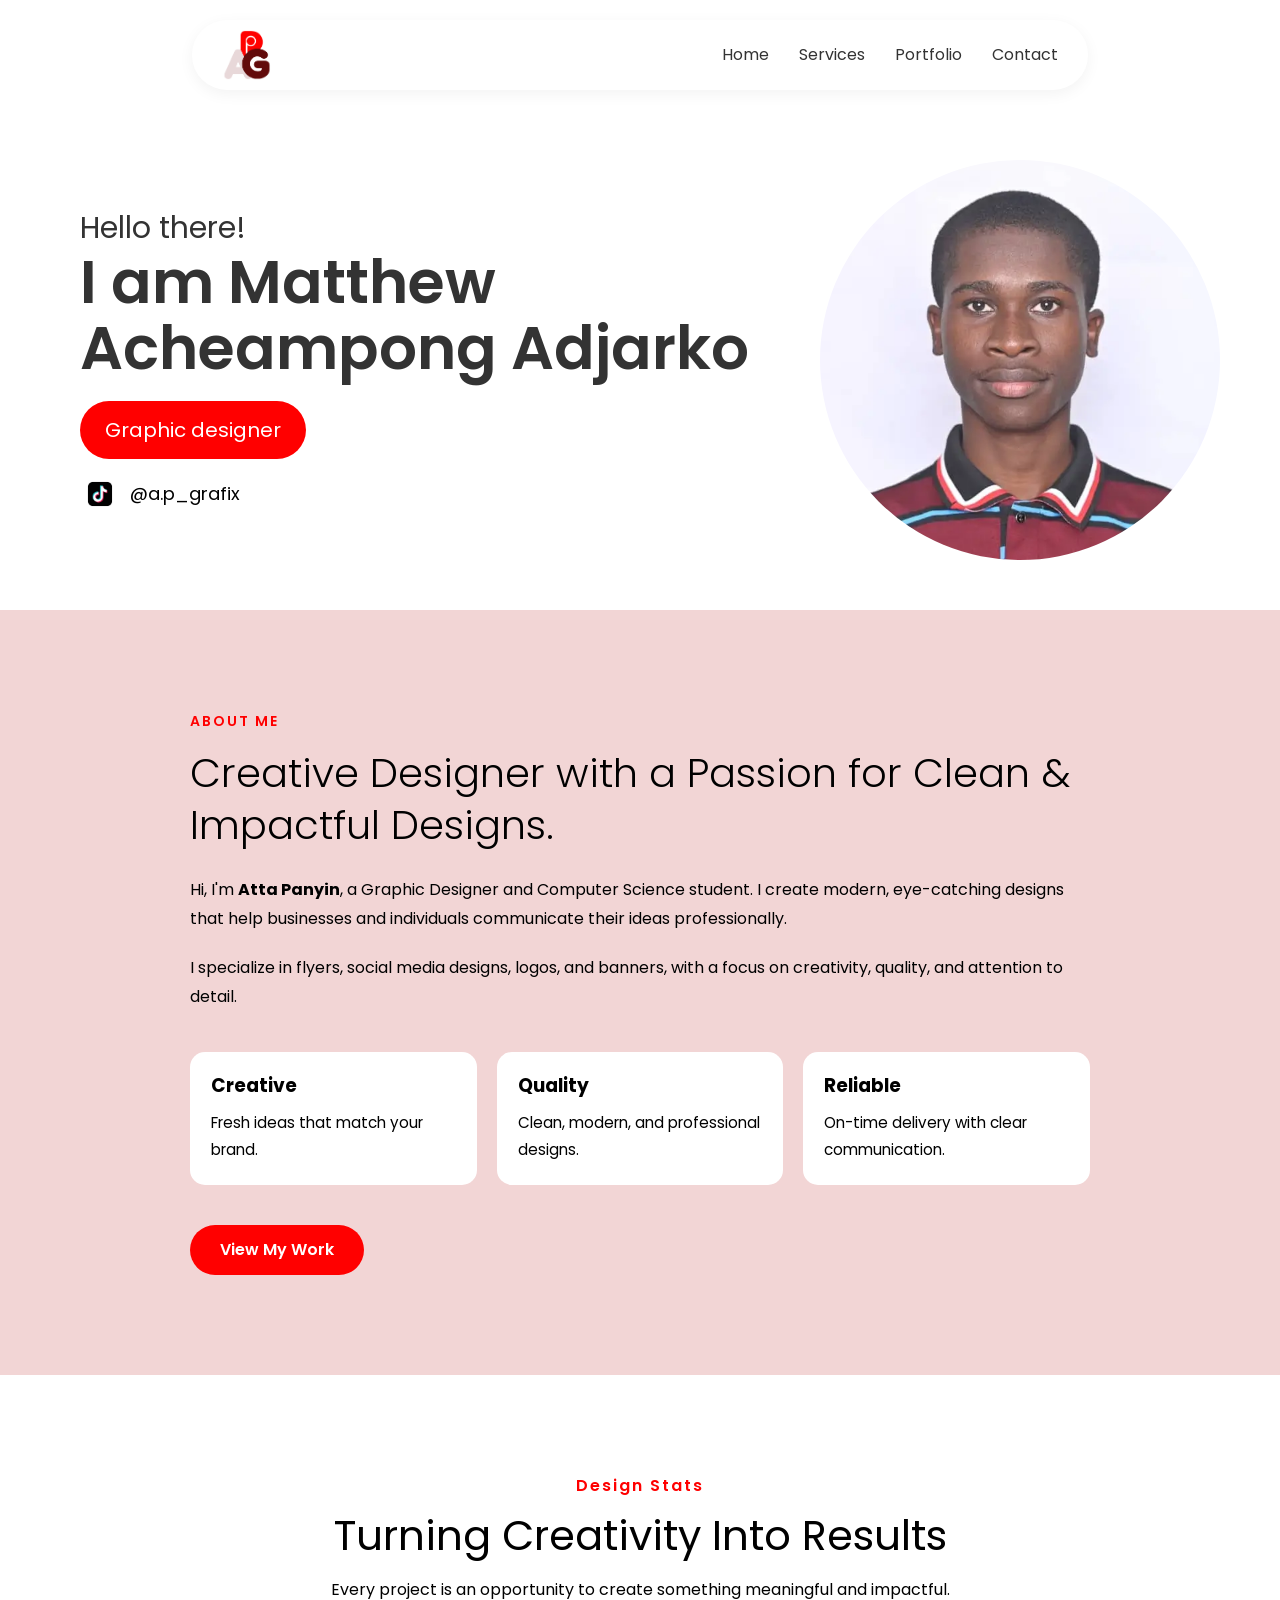
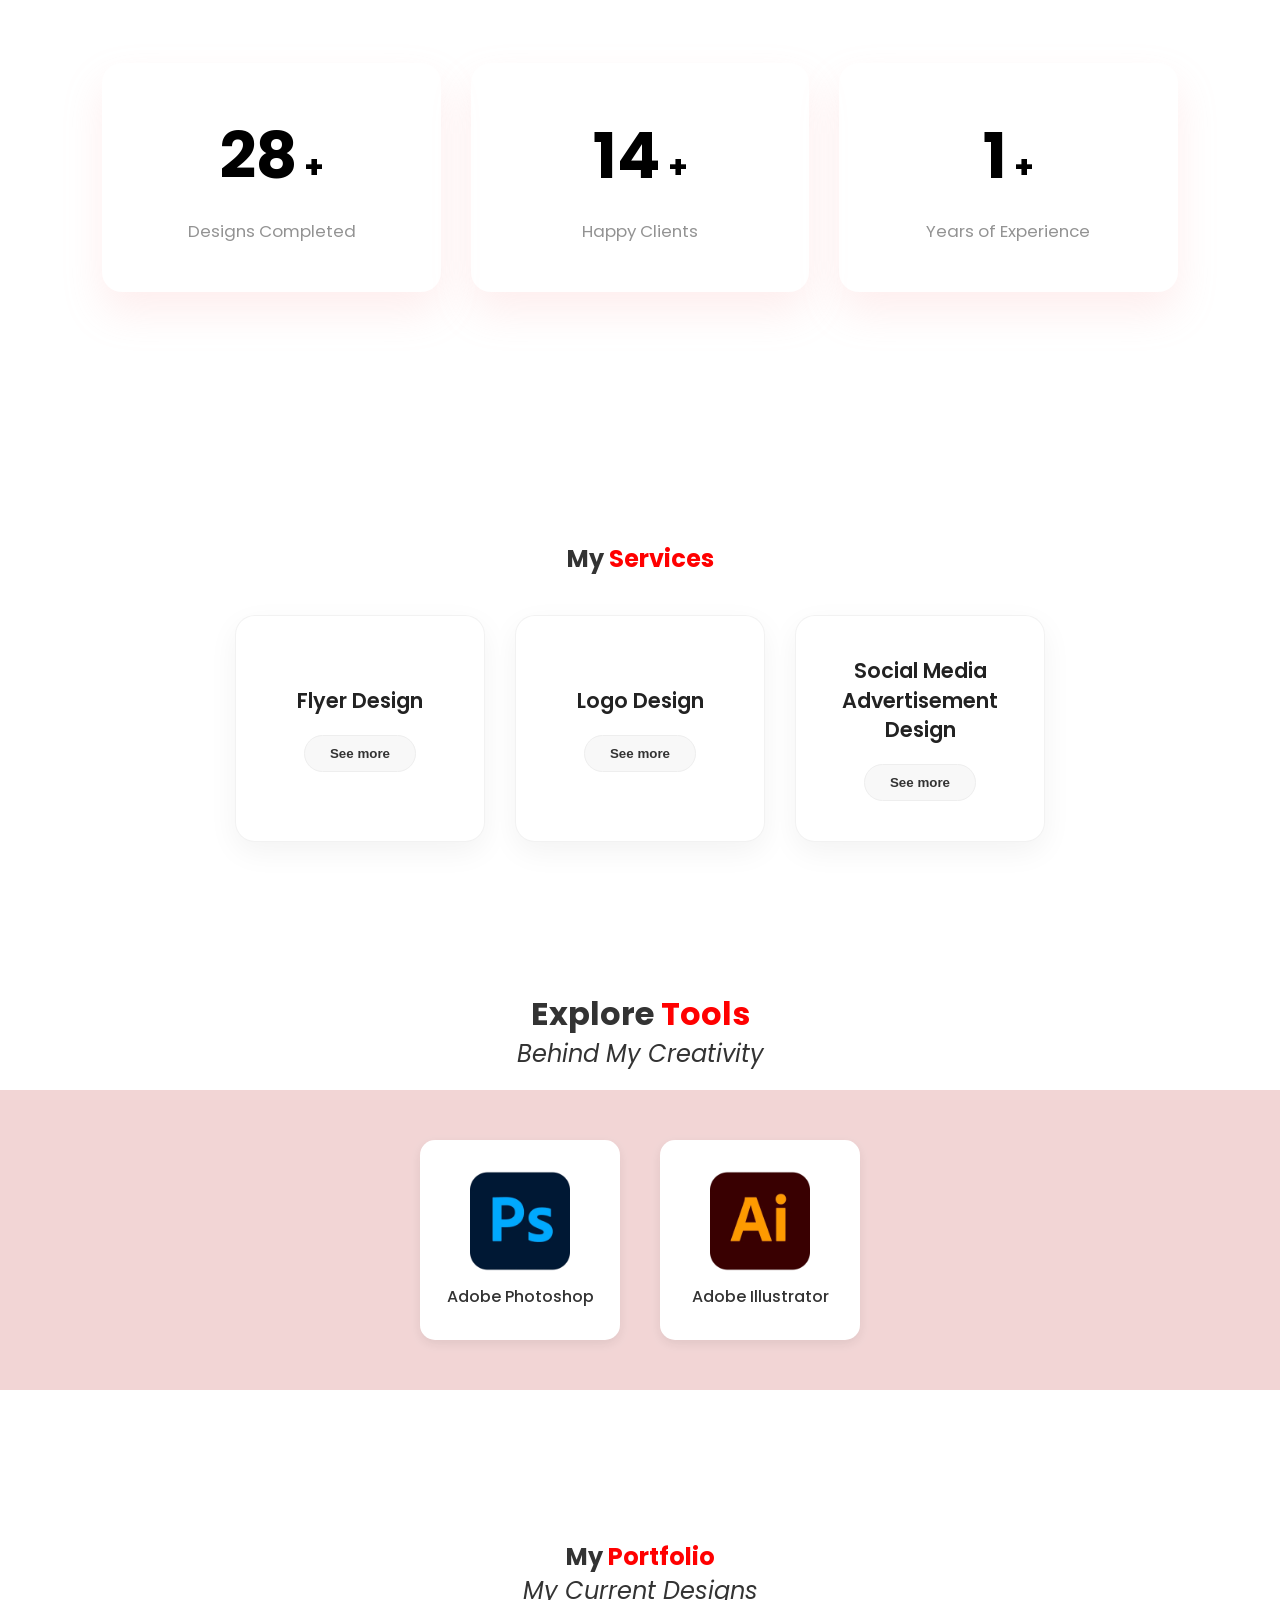
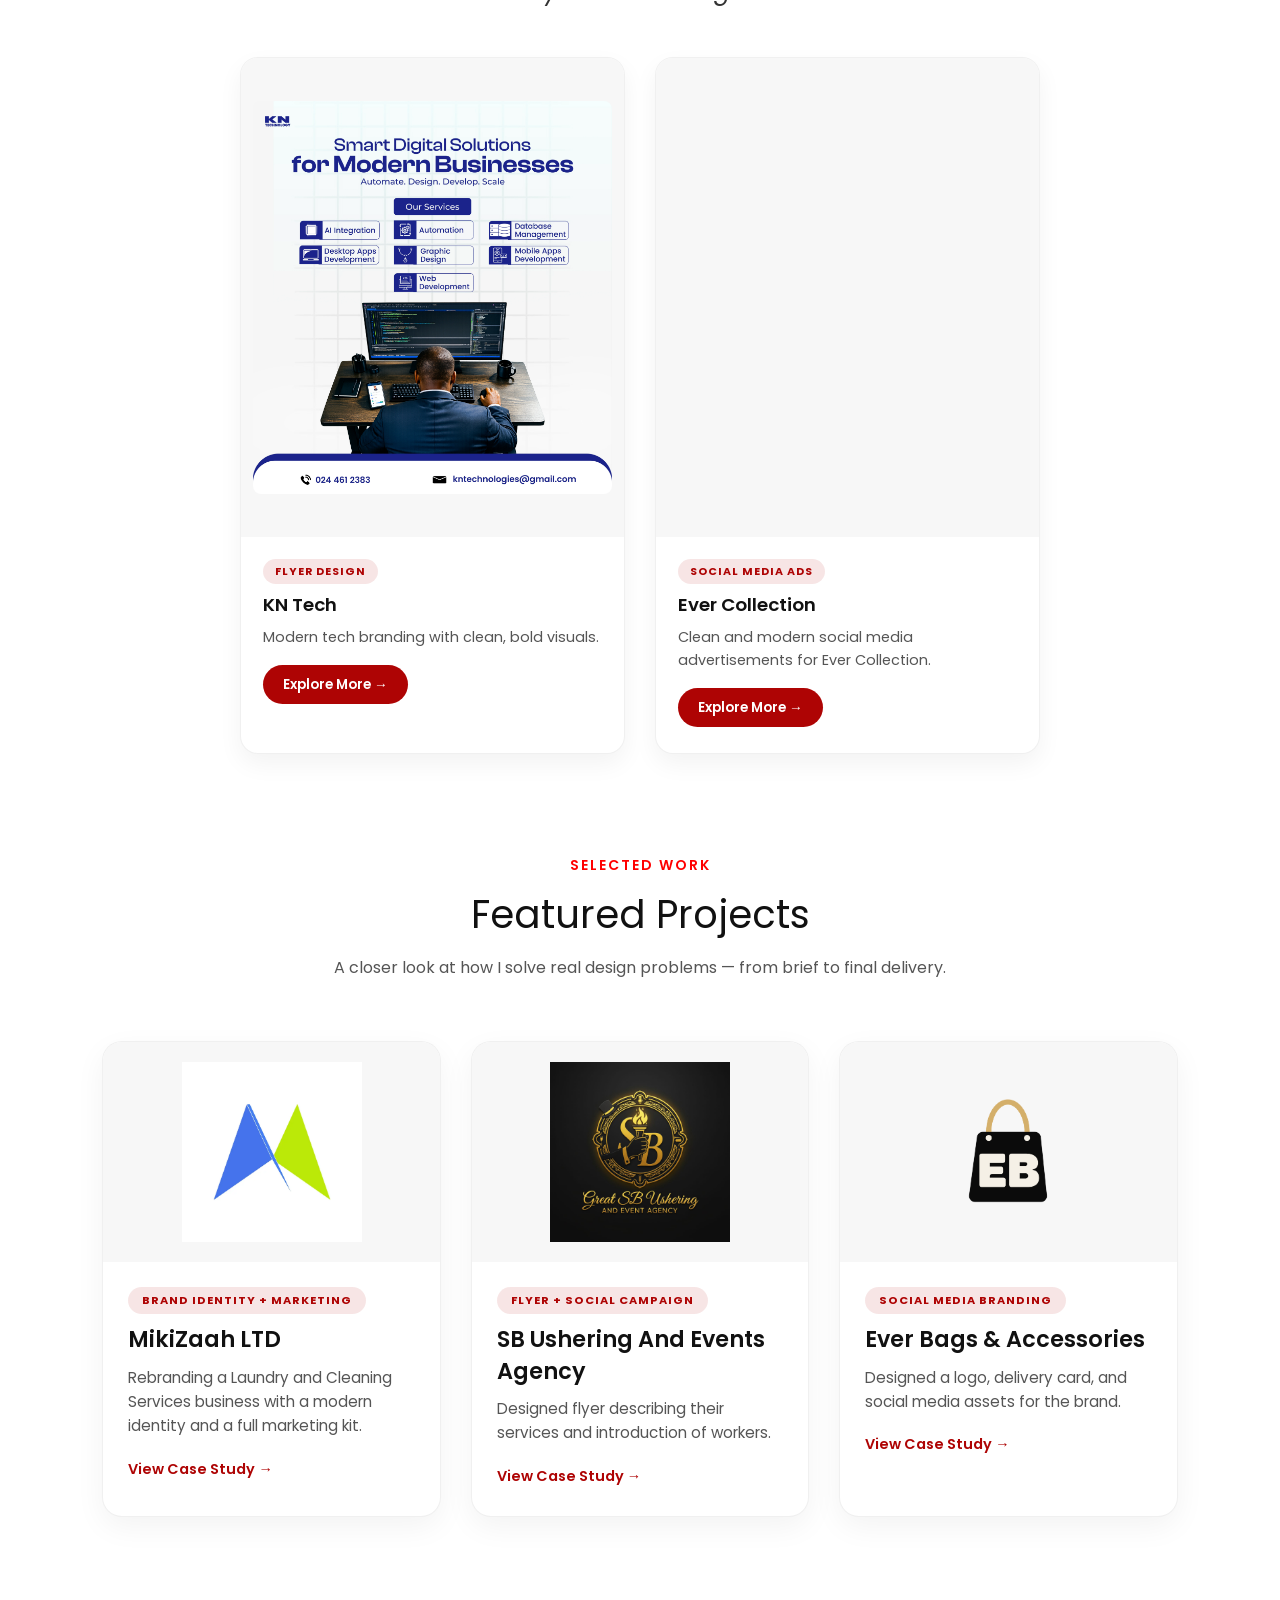
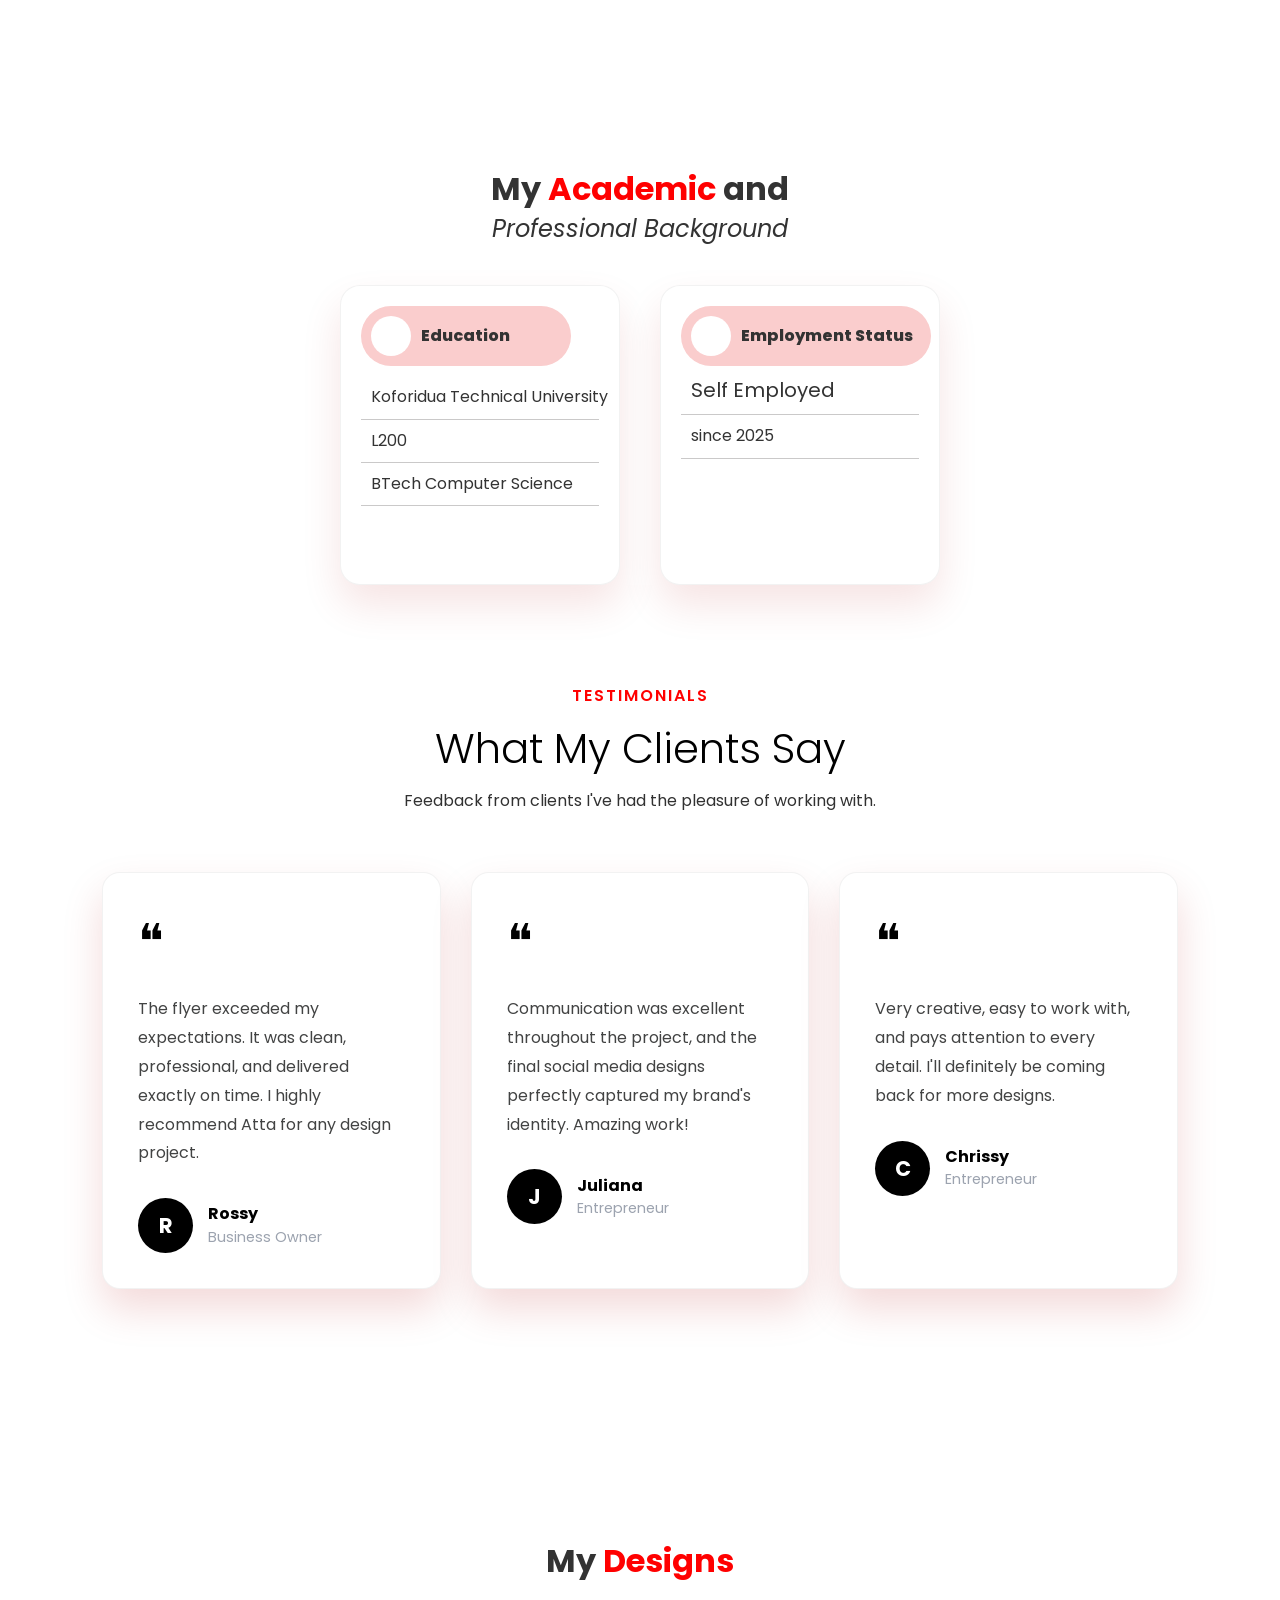
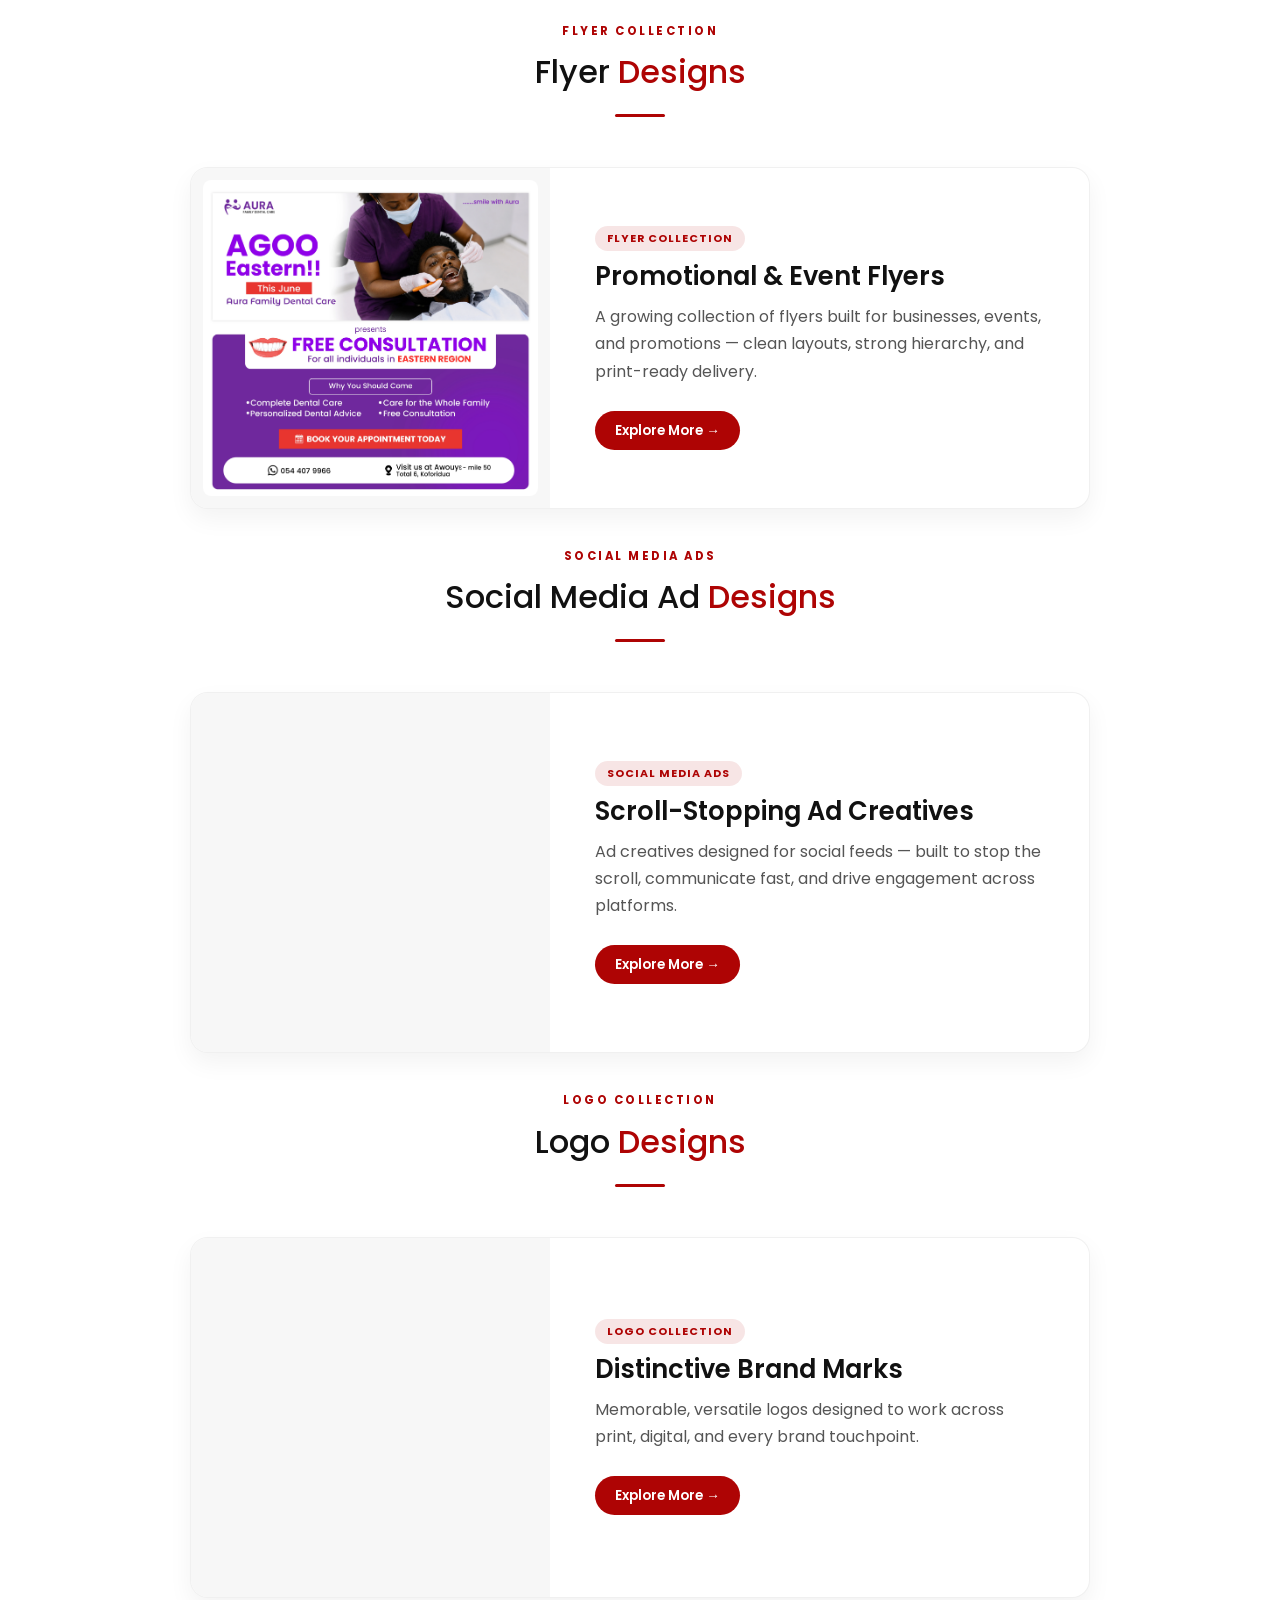
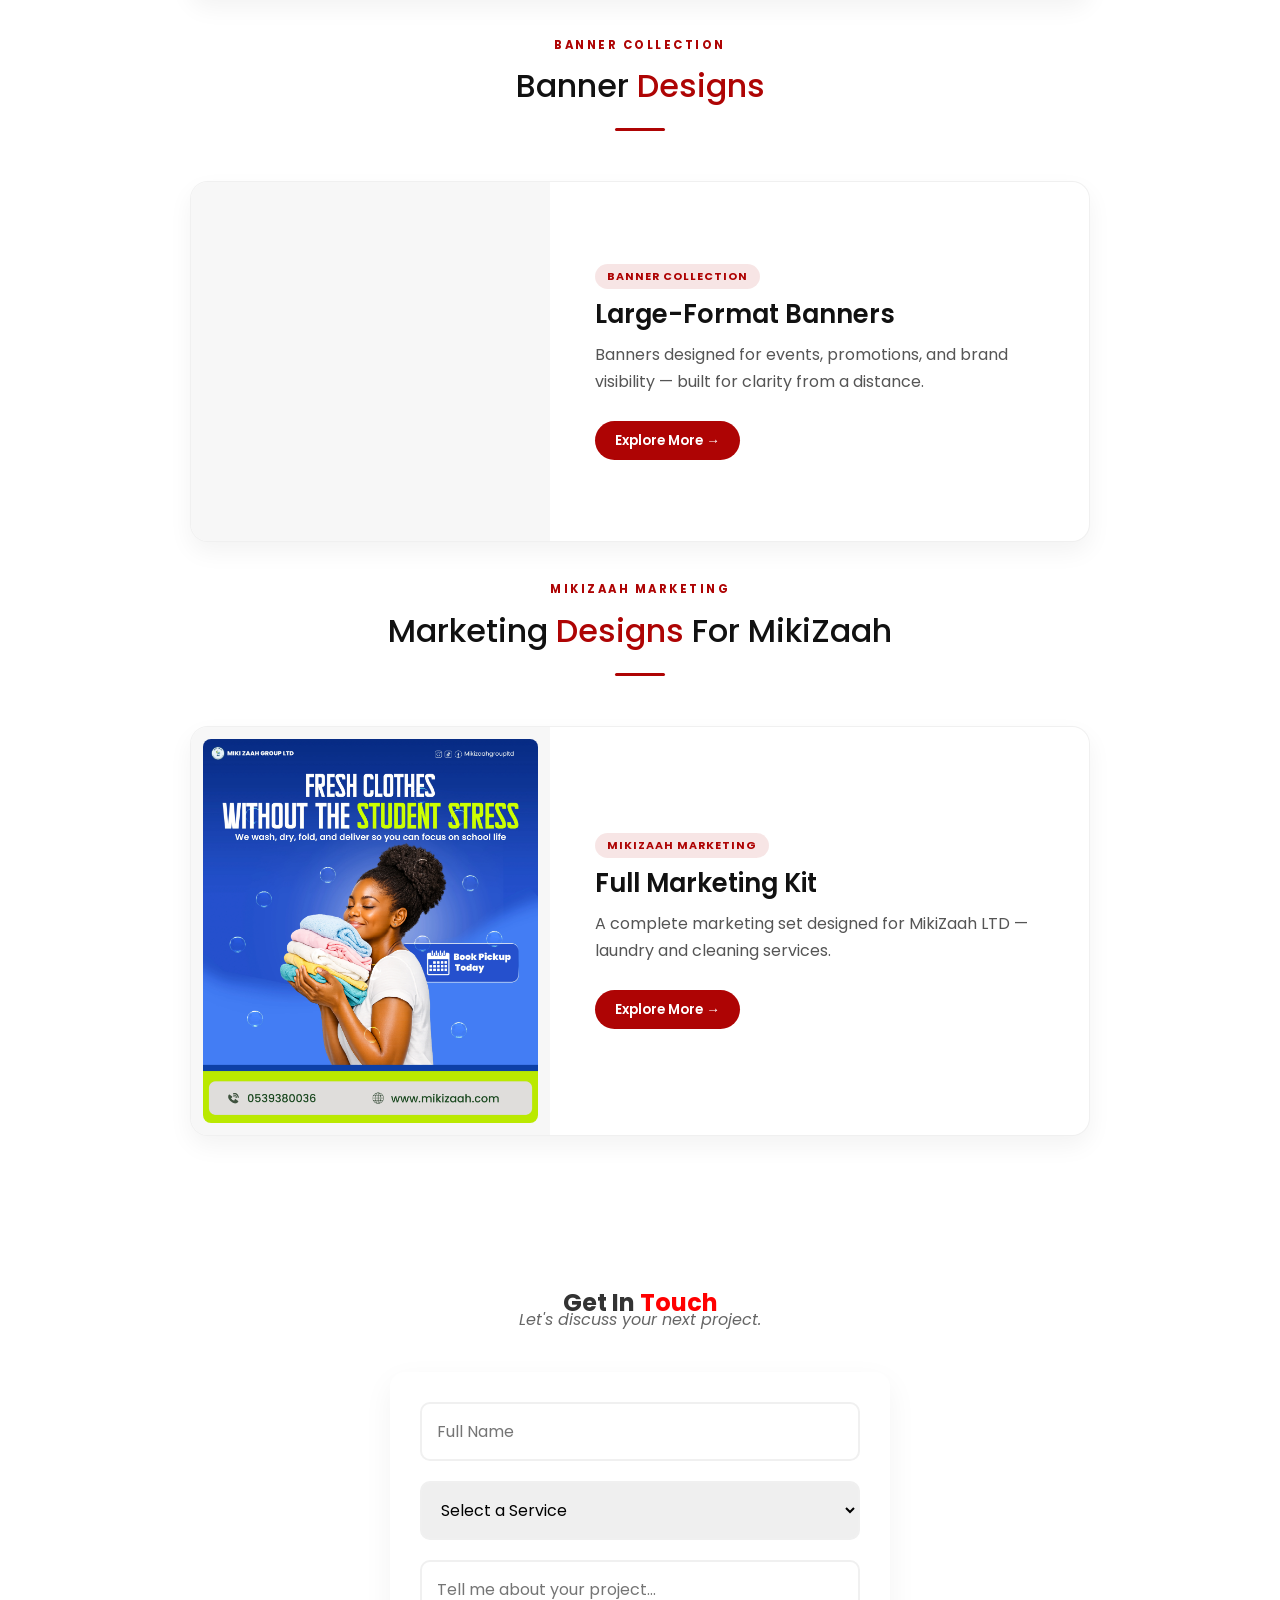
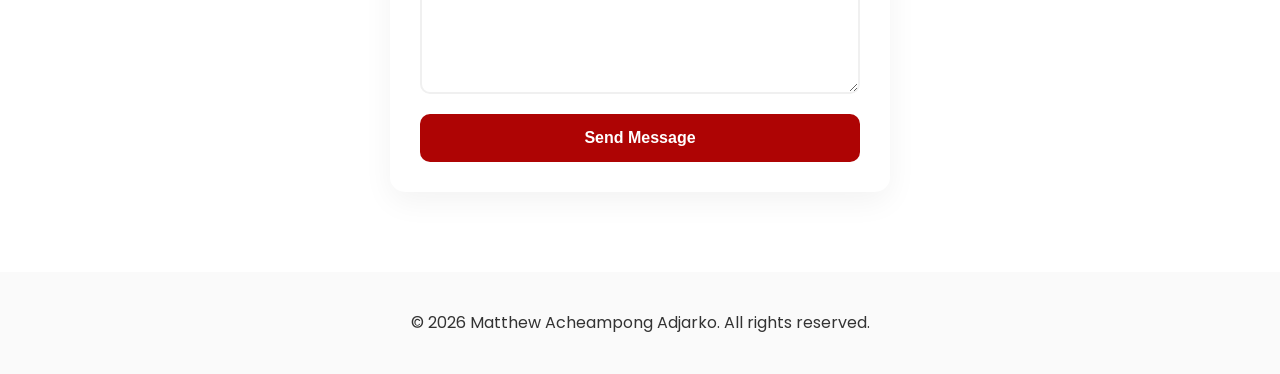
==== commit c0c0d1b0: "Merge branch 'main' of https://github.com/Matthew-Adjarko/A.P-GRAFIX" ====
--- a/index.html
+++ b/index.html
@@ -548,11 +548,10 @@
         messageField.value = '';
     }
 
-    document.getElementById('contactForm').addEventListener('submit', function (e) {
-        e.preventDefault();
-        sendToWhatsApp();
-    });
-</script>
-
+        document.getElementById('contactForm').addEventListener('submit', function (e) {
+            e.preventDefault();
+            sendToWhatsApp();
+        });
+    </script>
 </body>
-</html>+</html>
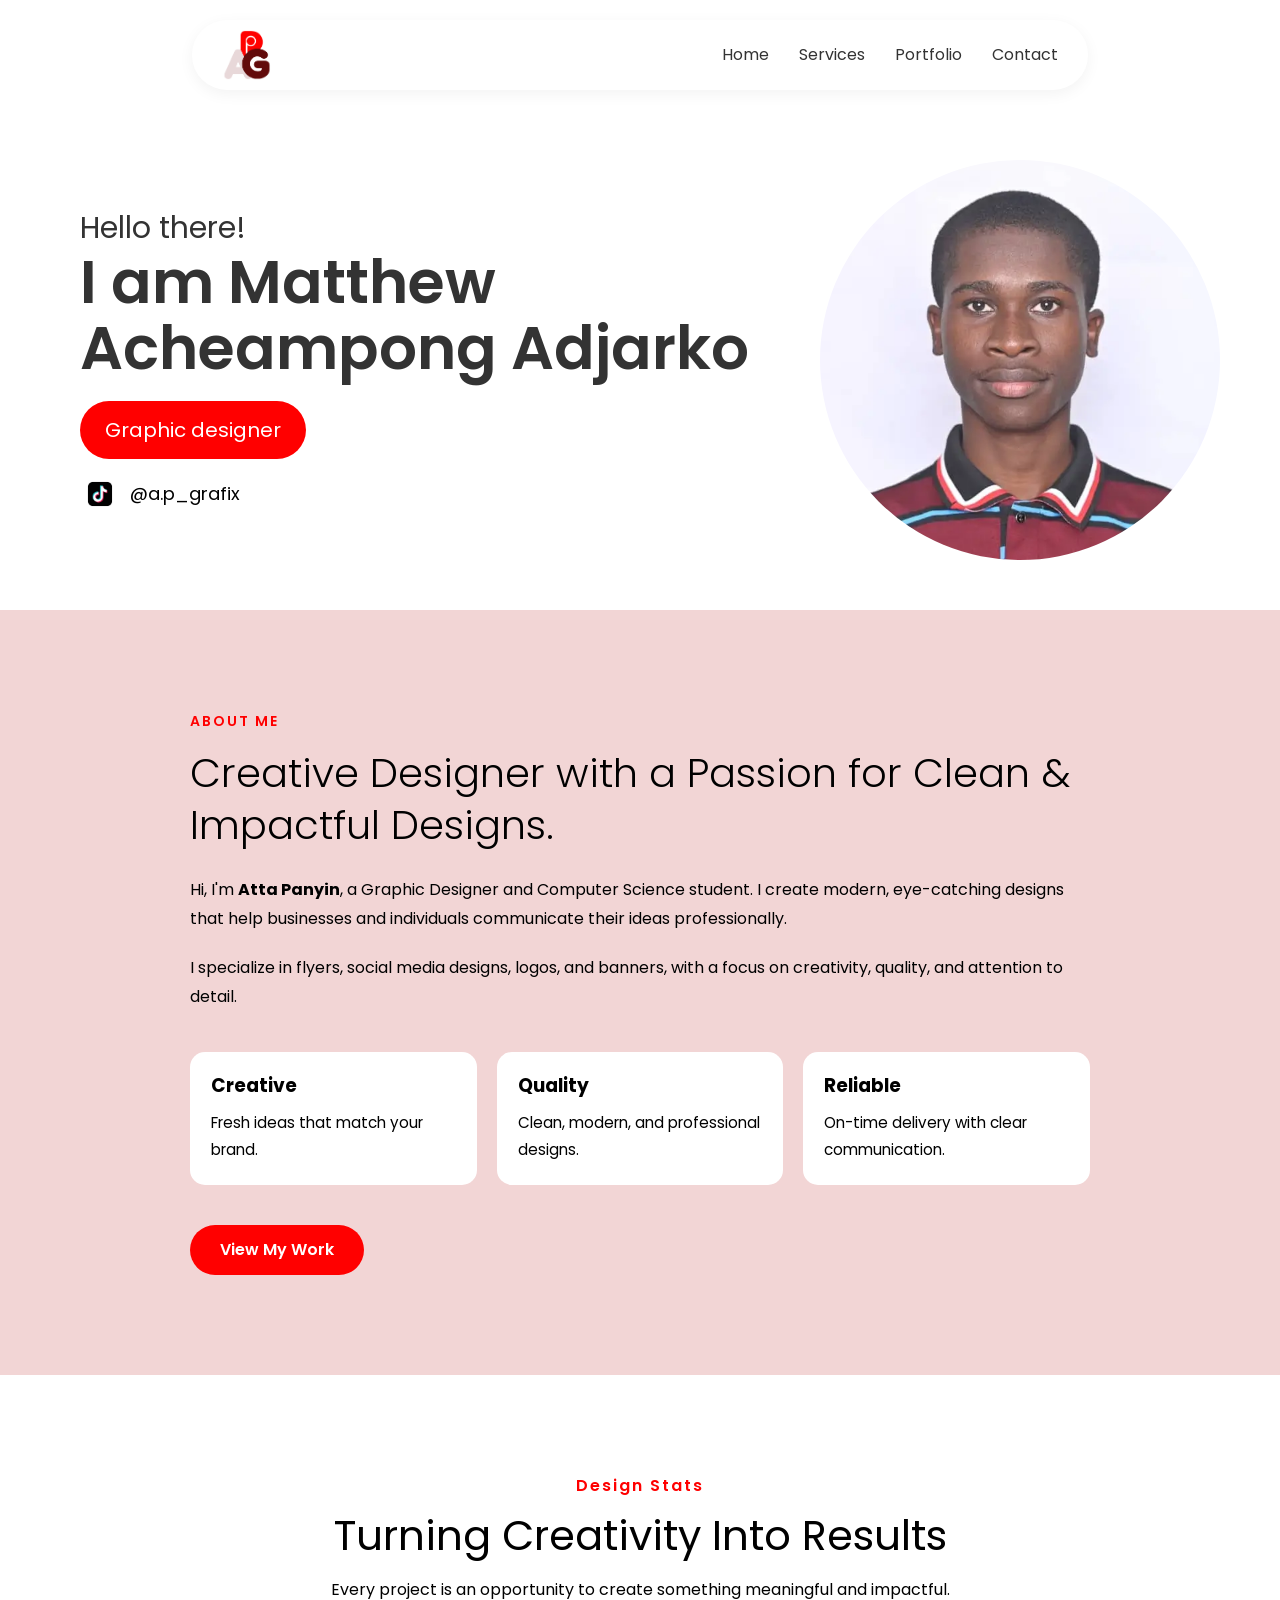
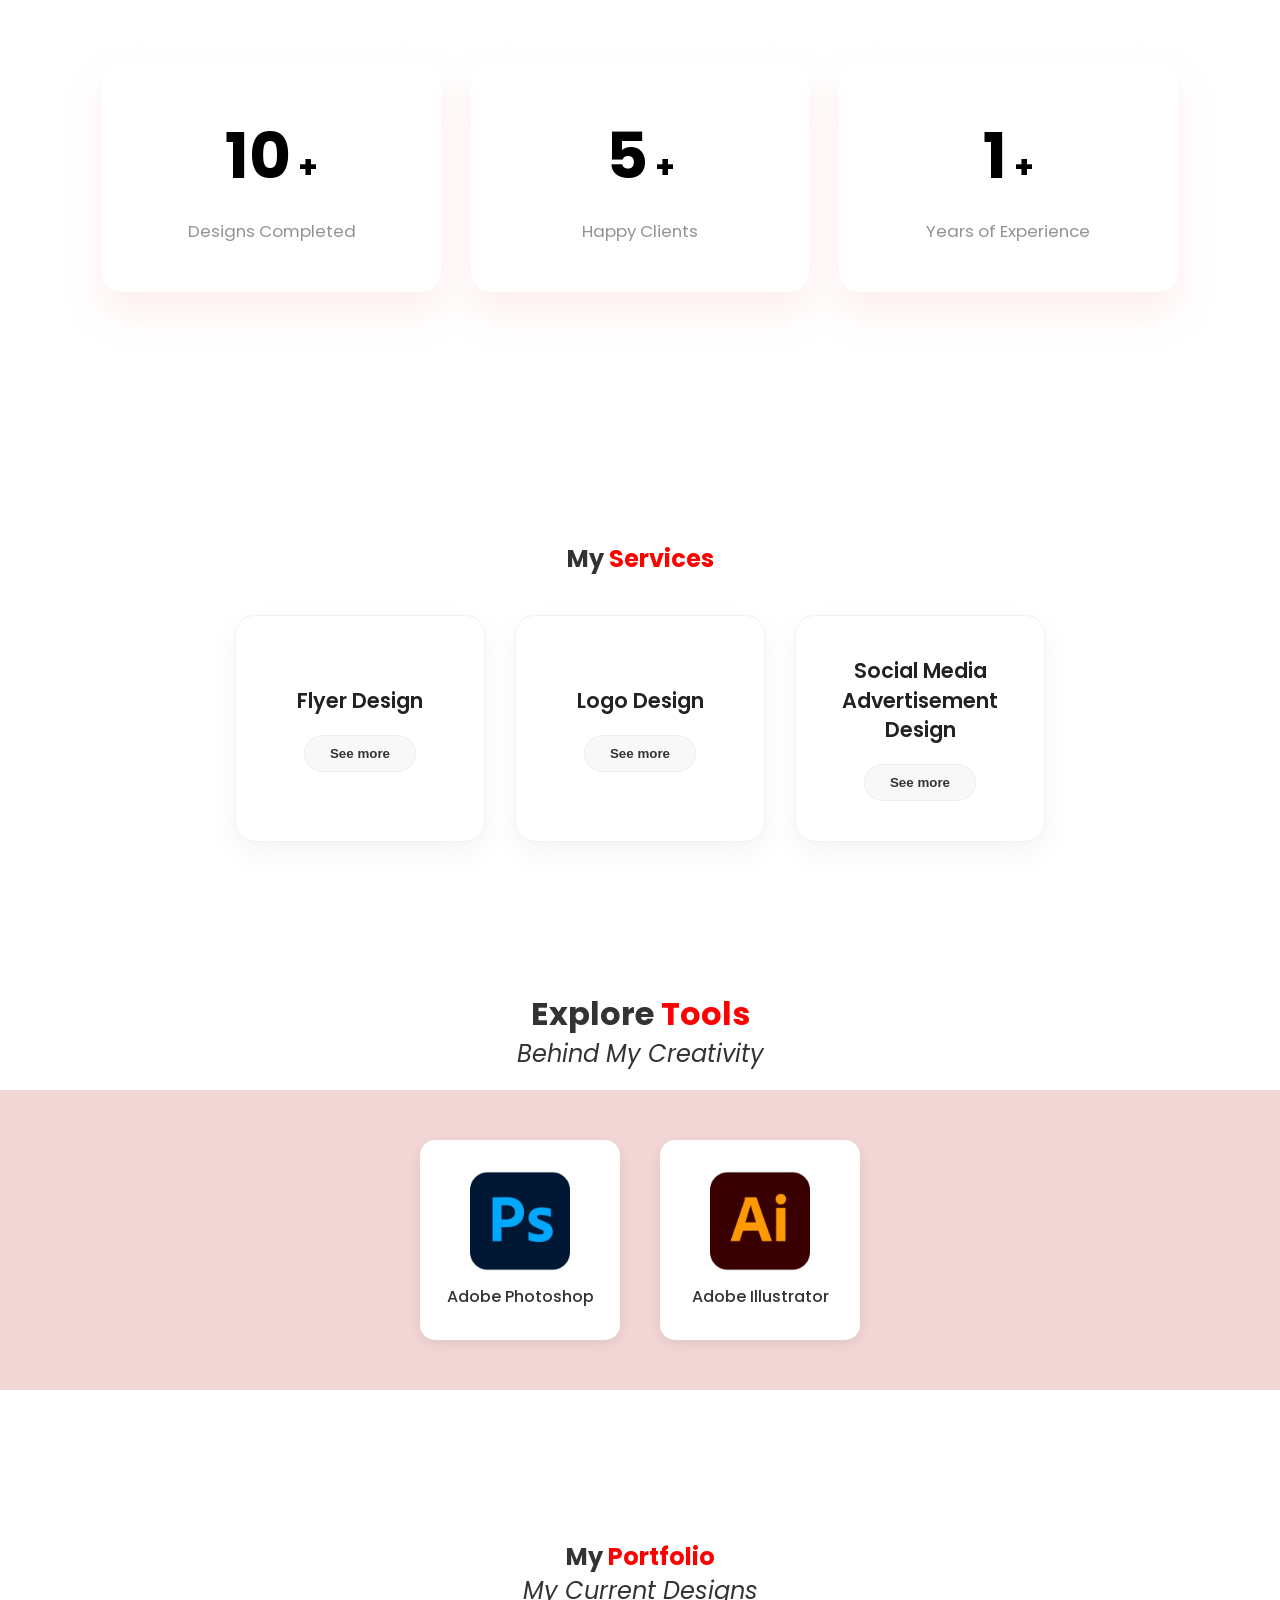
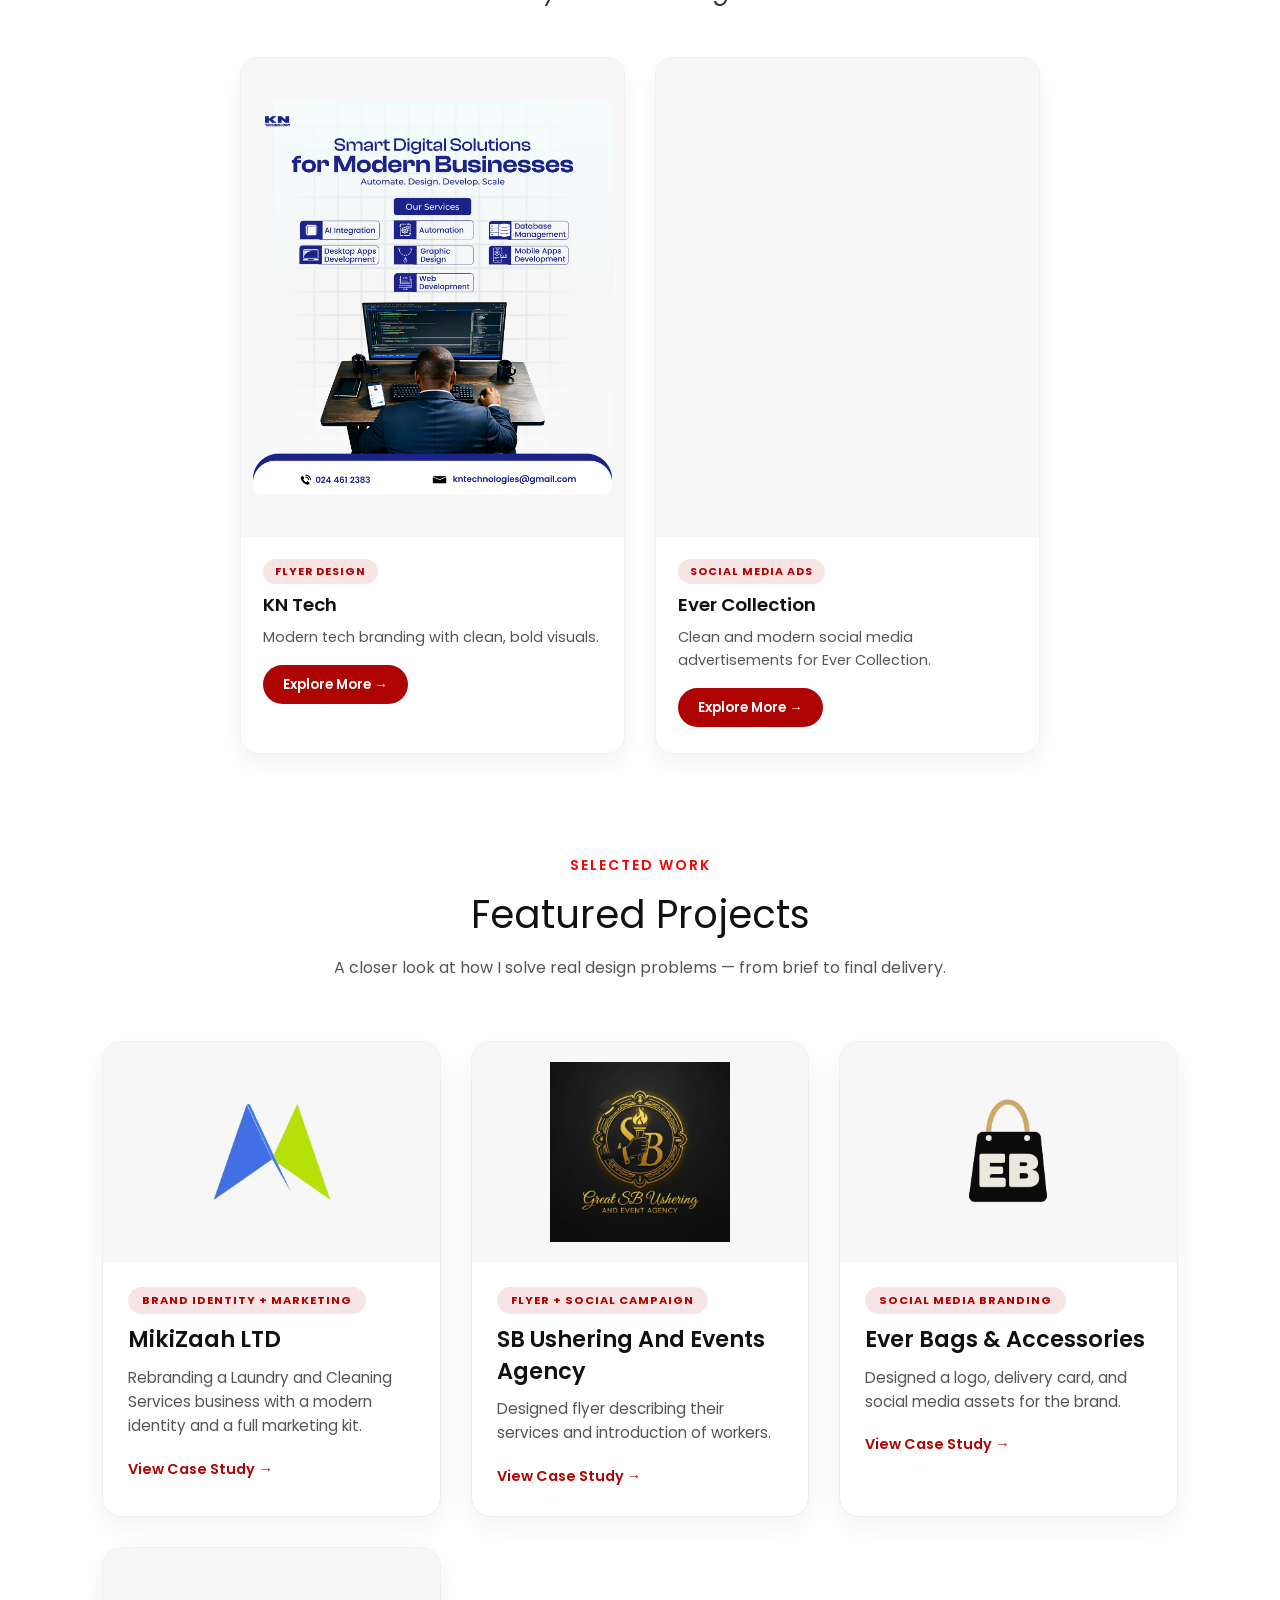
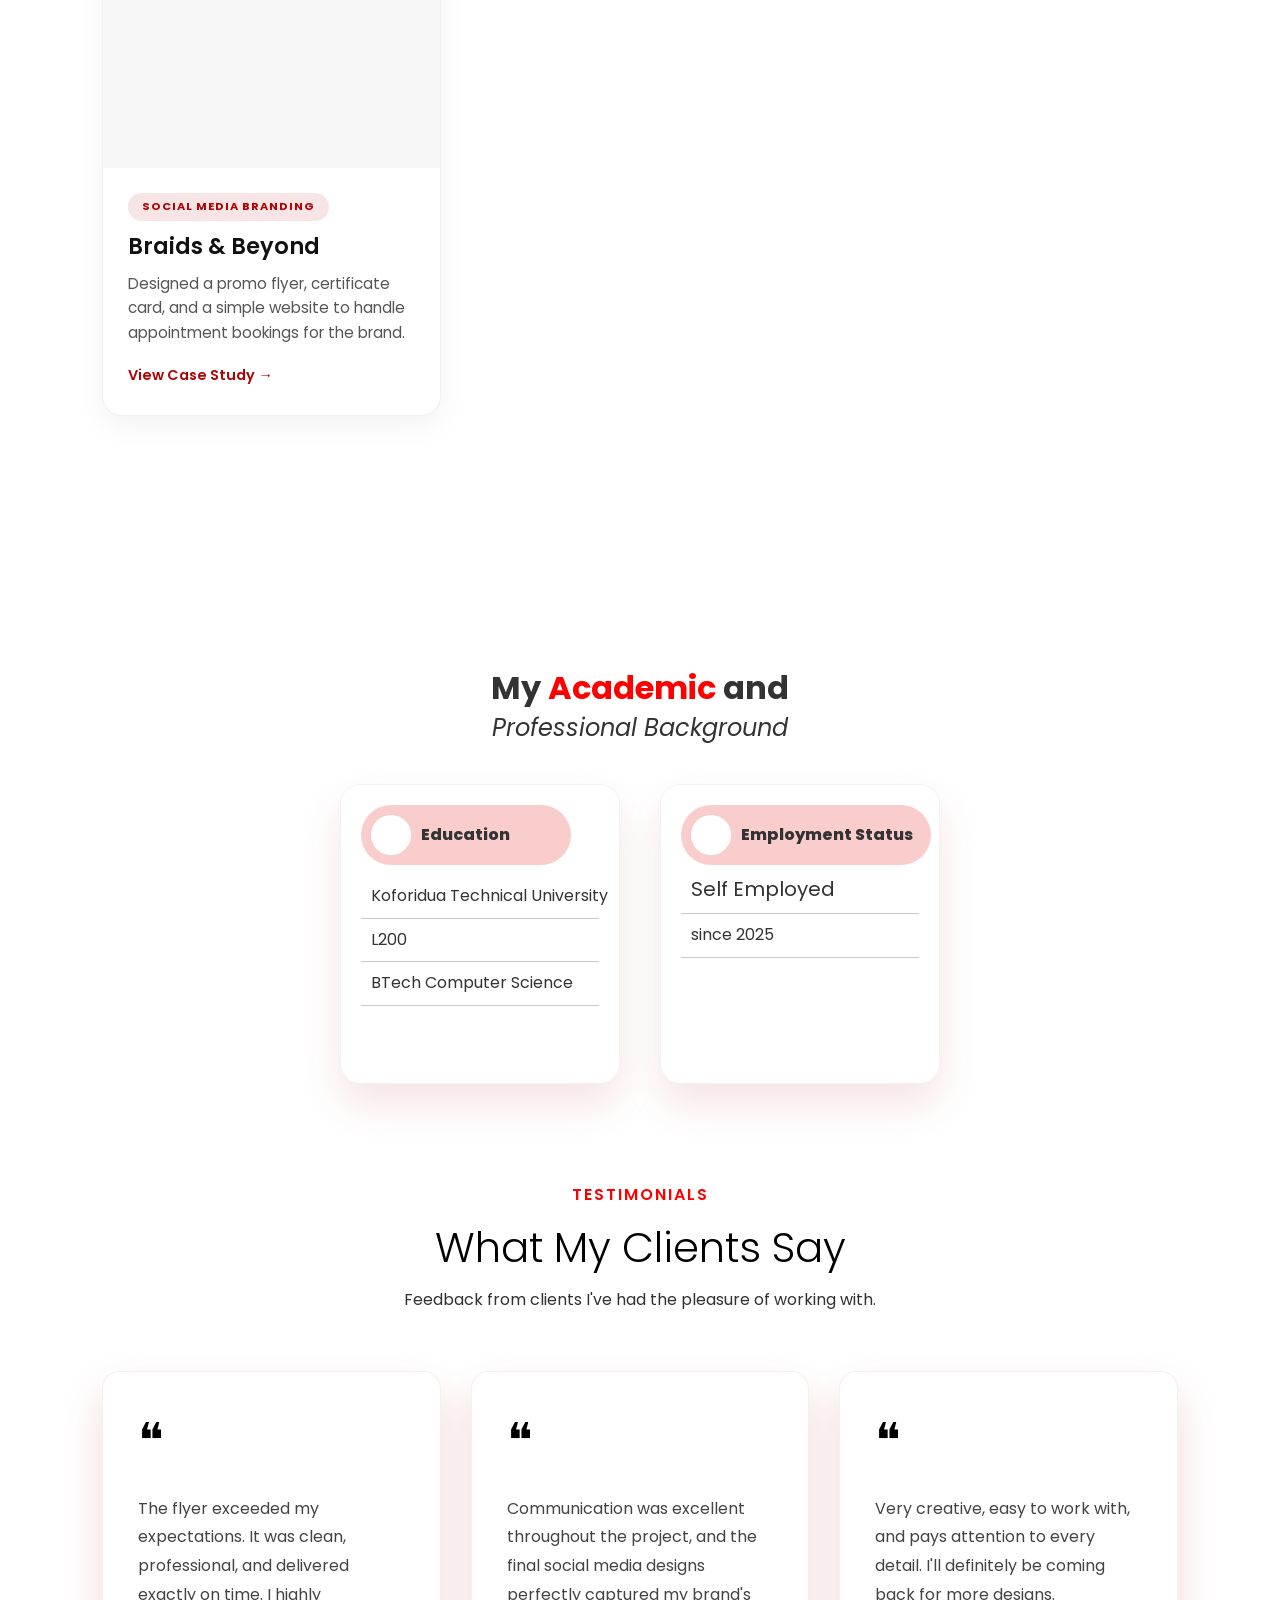
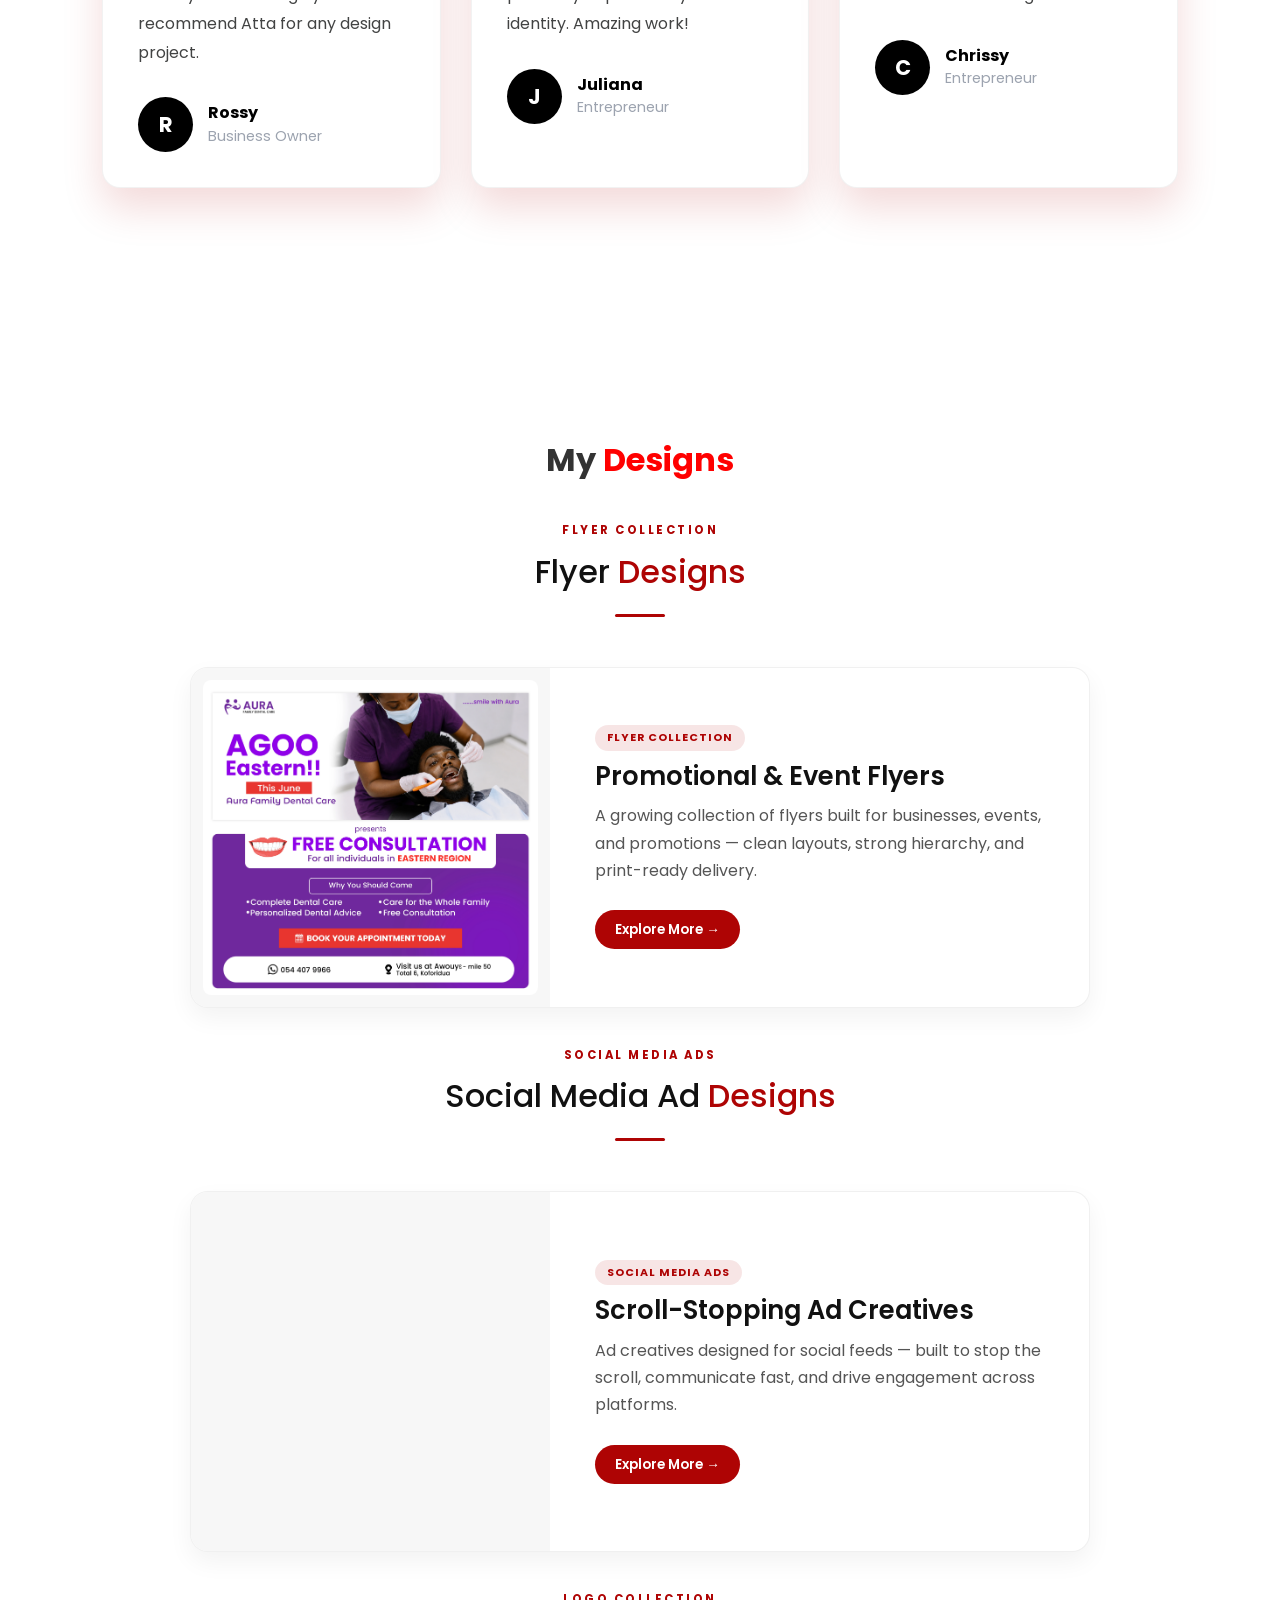
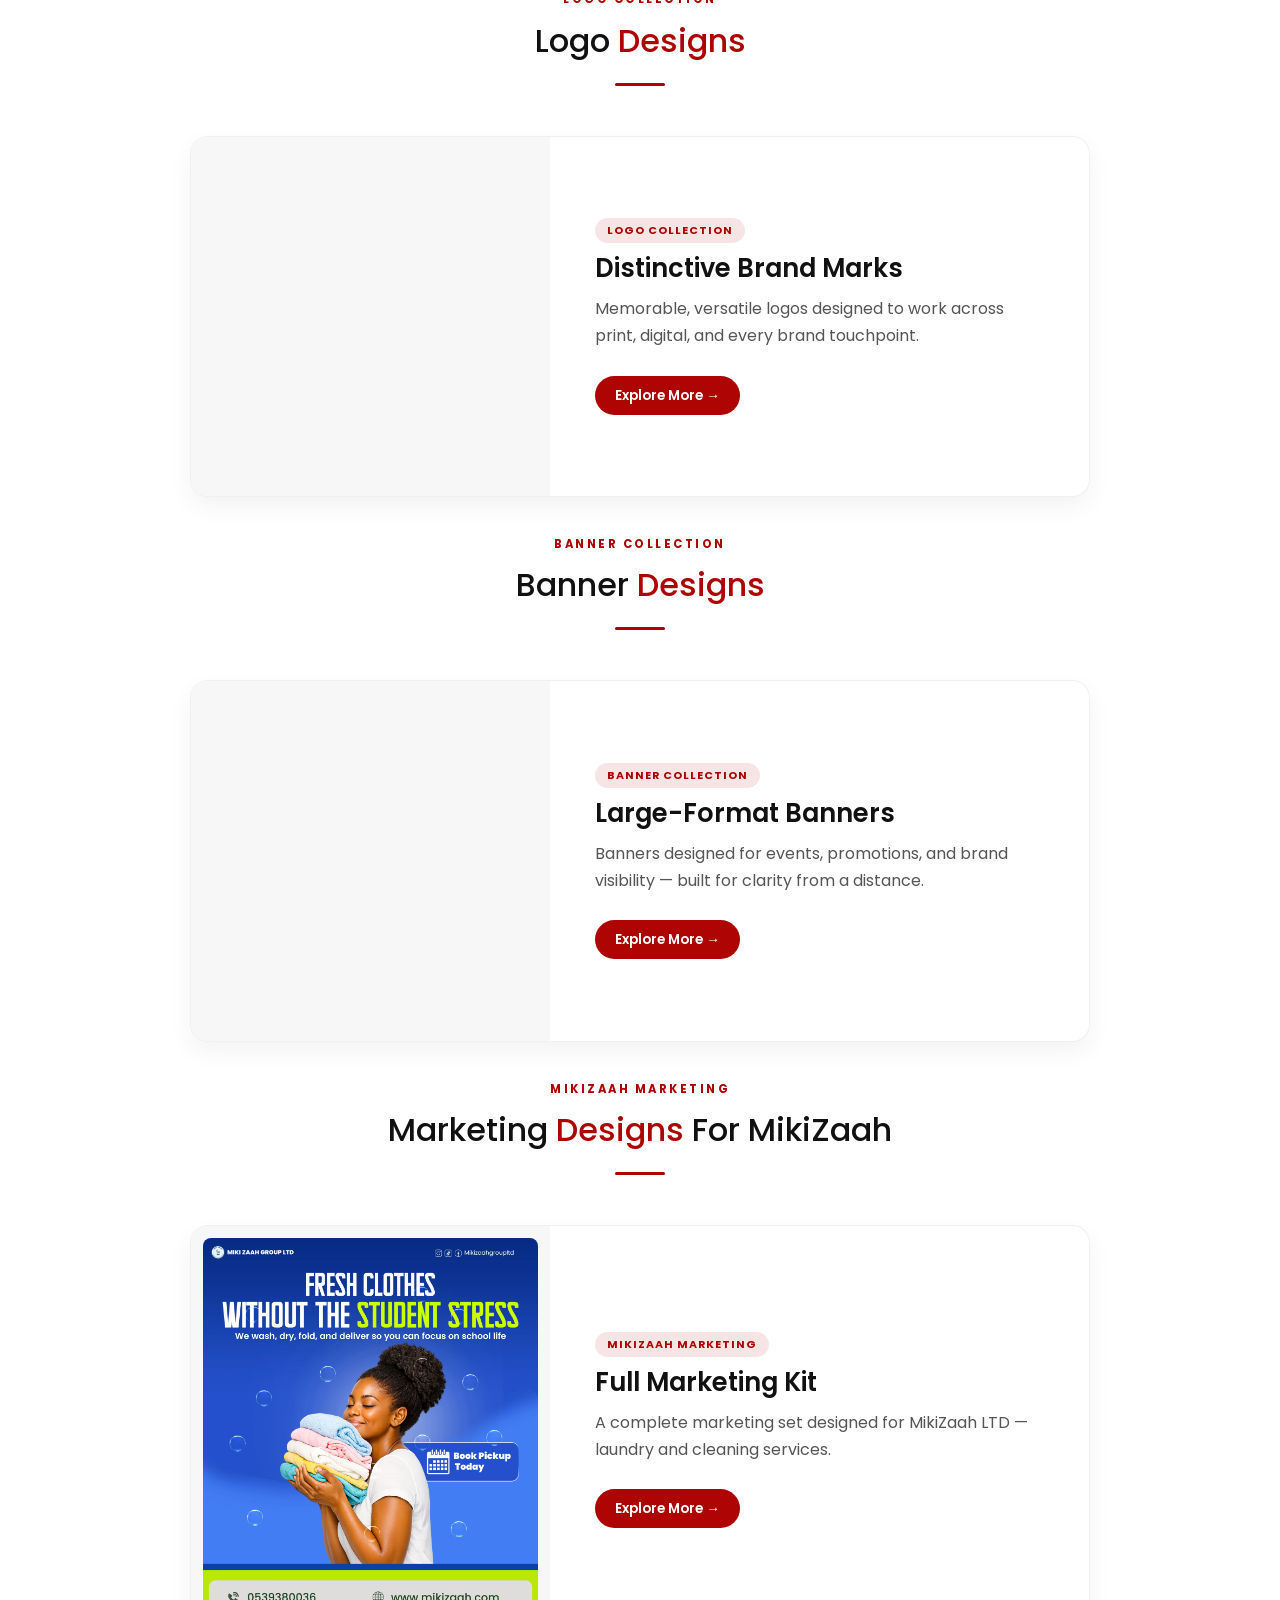
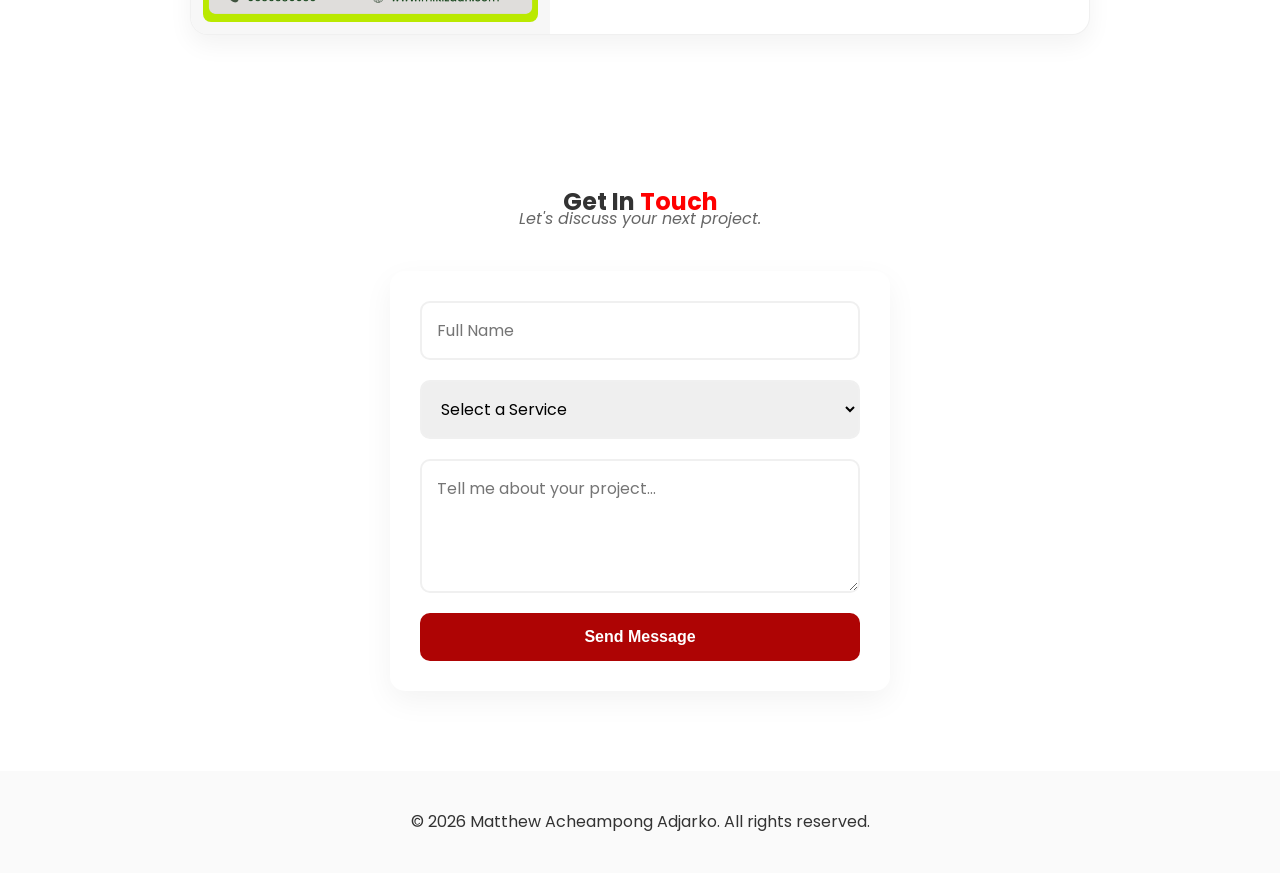
==== commit 183425e1: "added more images and a booking website link with preview image to the project" ====
--- a/index.html
+++ b/index.html
@@ -246,6 +246,20 @@
             </div>
         </a>
 
+        <!-- PROJECT 4 -->
+        <a href="project-4.html" class="project-preview">
+            <div class="project-preview-logo">
+                <img src="images/braids&beyond logo.jpg" alt="Braids & Beyond project logo" loading="lazy">
+            </div>
+            <div class="project-preview-info">
+                <span class="project-preview-tag">Social Media Branding</span>
+                <h3>Braids & Beyond</h3>
+                <p>Designed a promo flyer, certificate card, and a simple website to handle appointment bookings for the brand.</p>
+                <span class="project-preview-cta">View Case Study →</span>
+            </div>
+        </a>
+
+
     </div>
 </section>
 
--- a/style.css
+++ b/style.css
@@ -1018,6 +1018,7 @@
     height: auto;
     object-fit: contain;
     transition: transform 0.5s ease;
+    mix-blend-mode: multiply;
 }
 
 .project-preview:hover .project-preview-logo img {
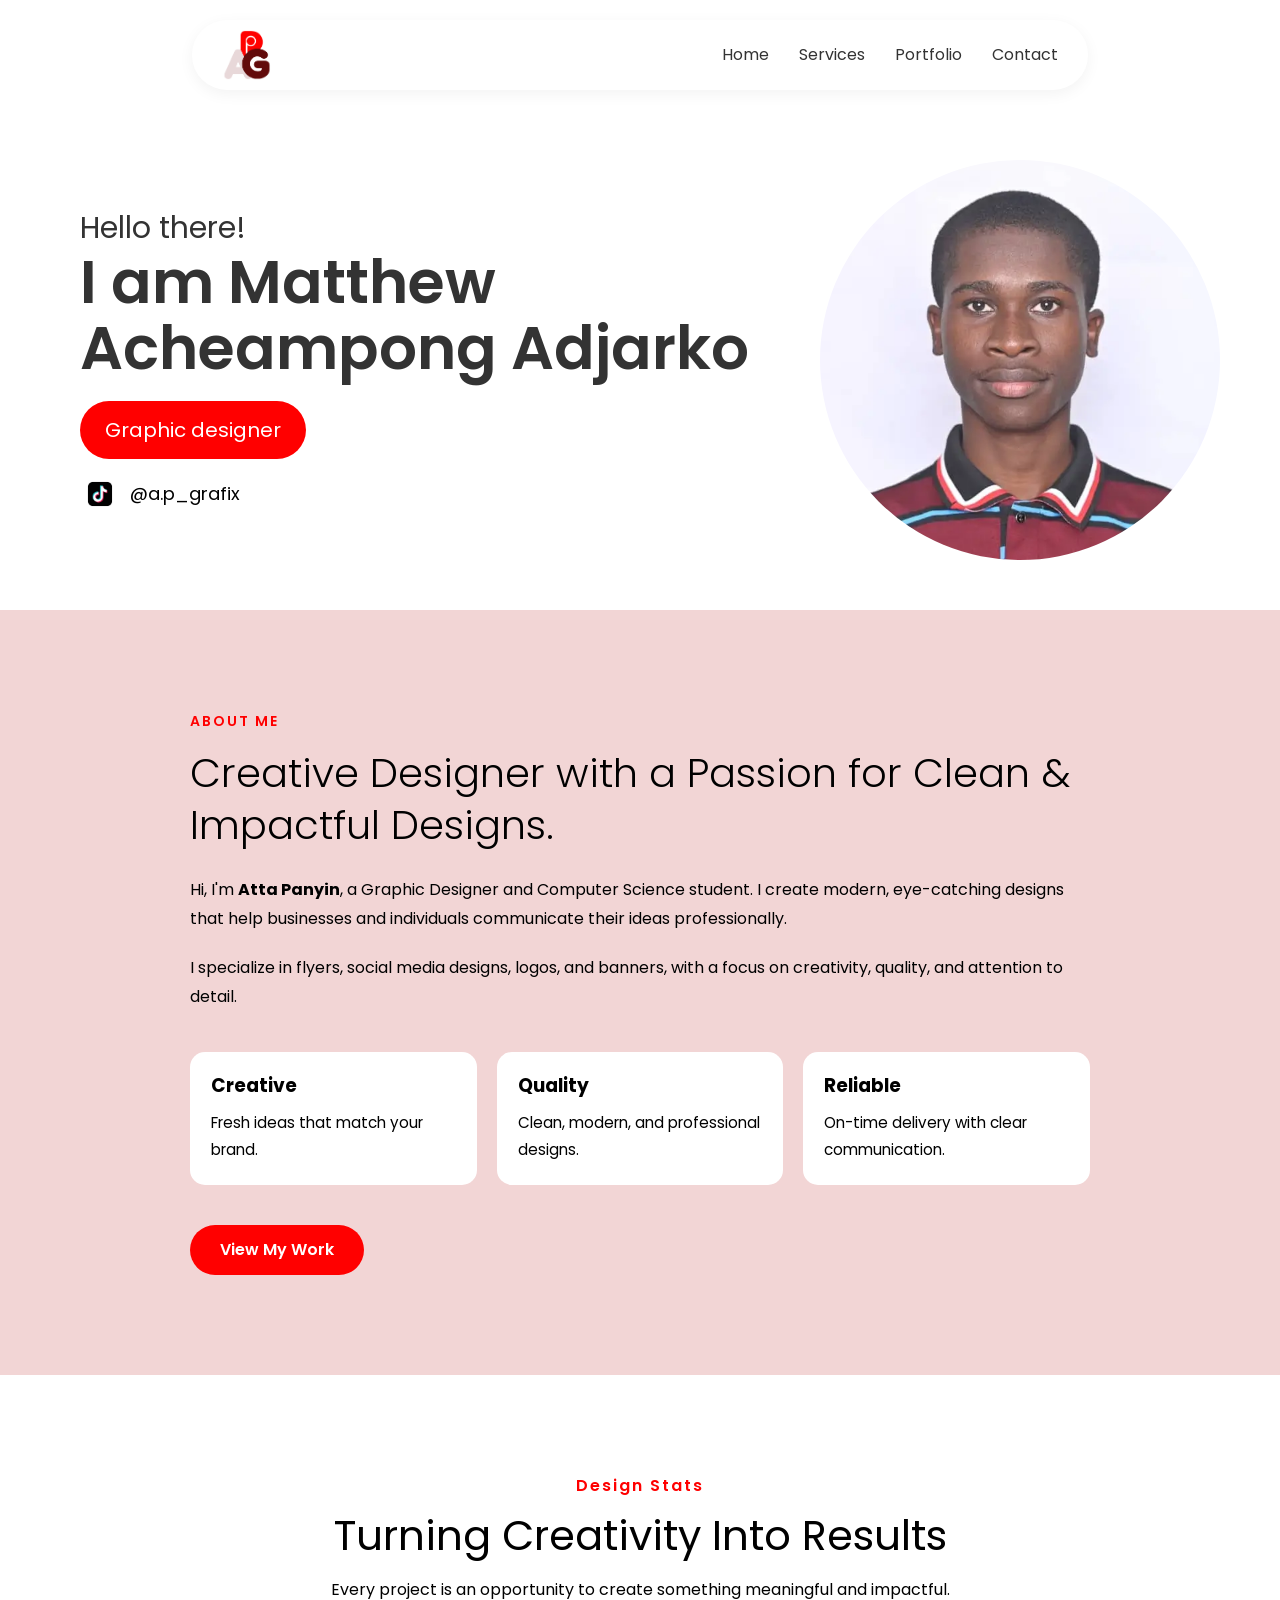
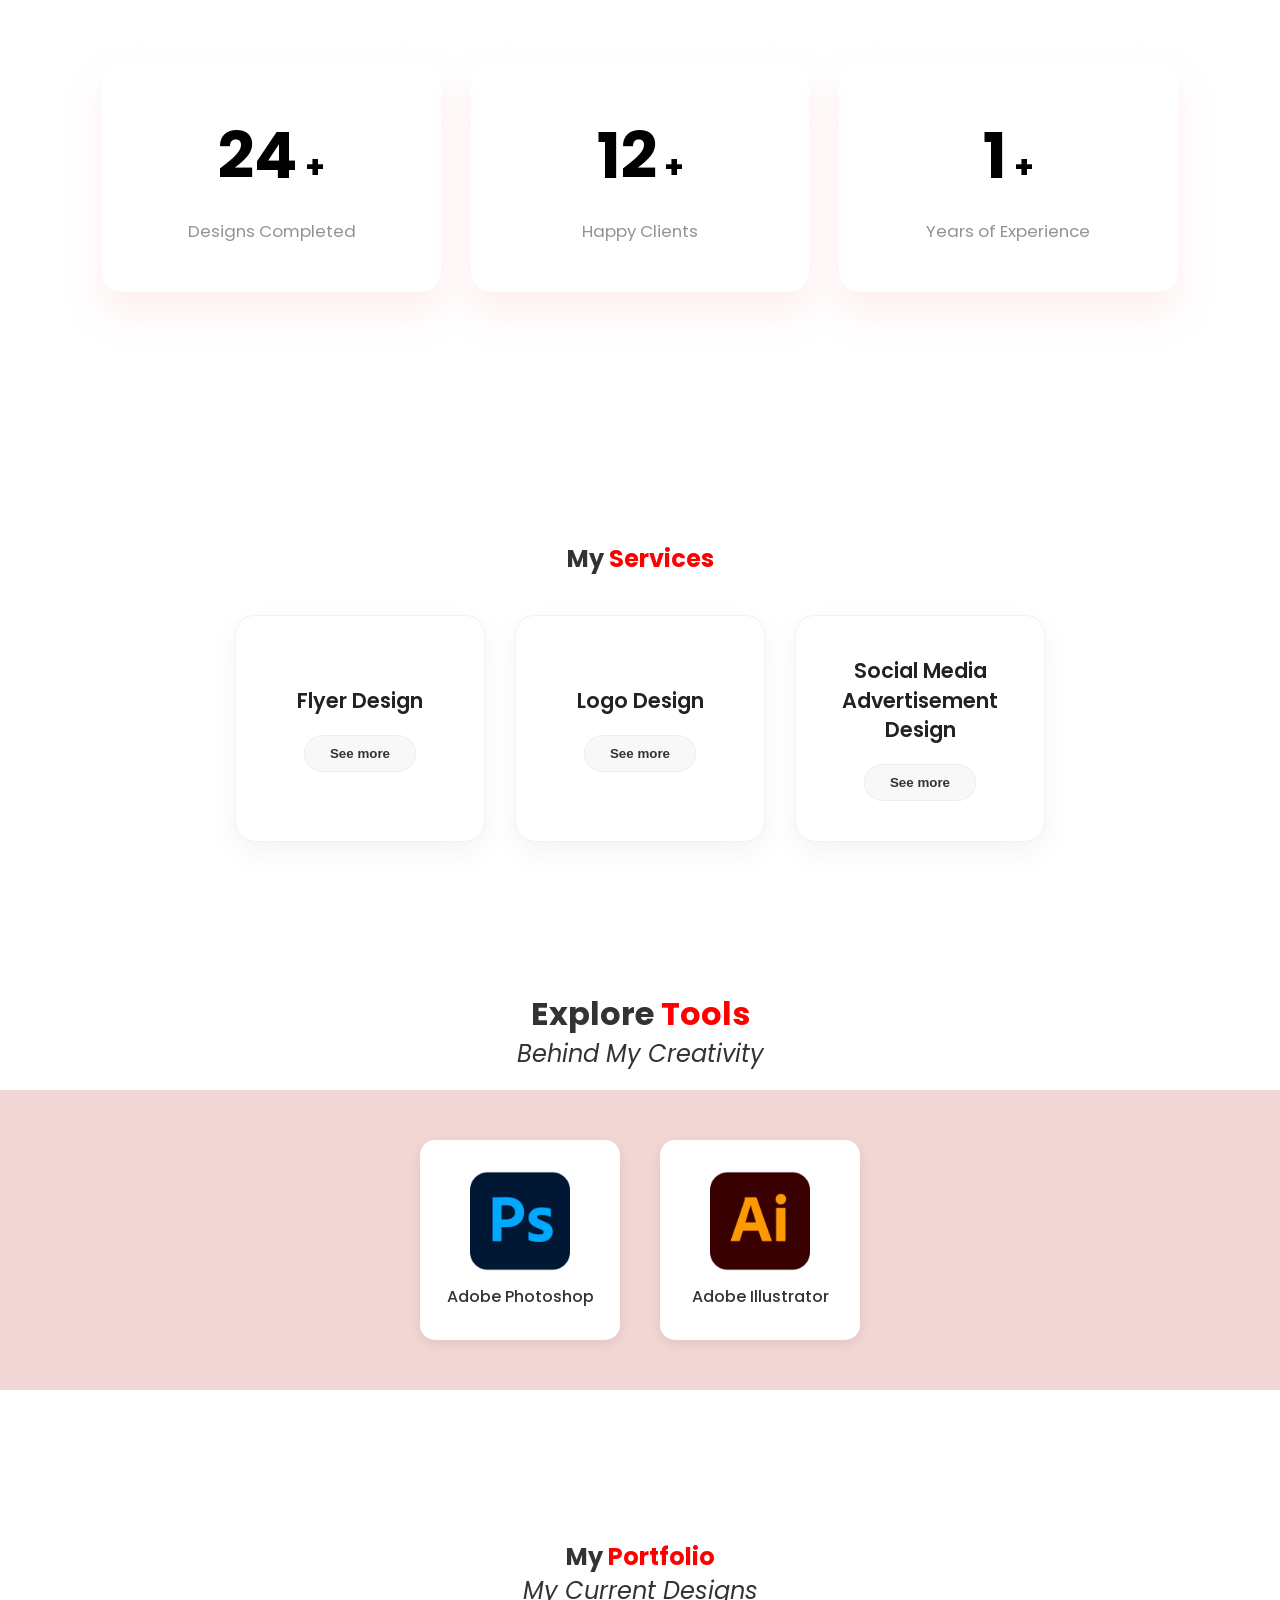
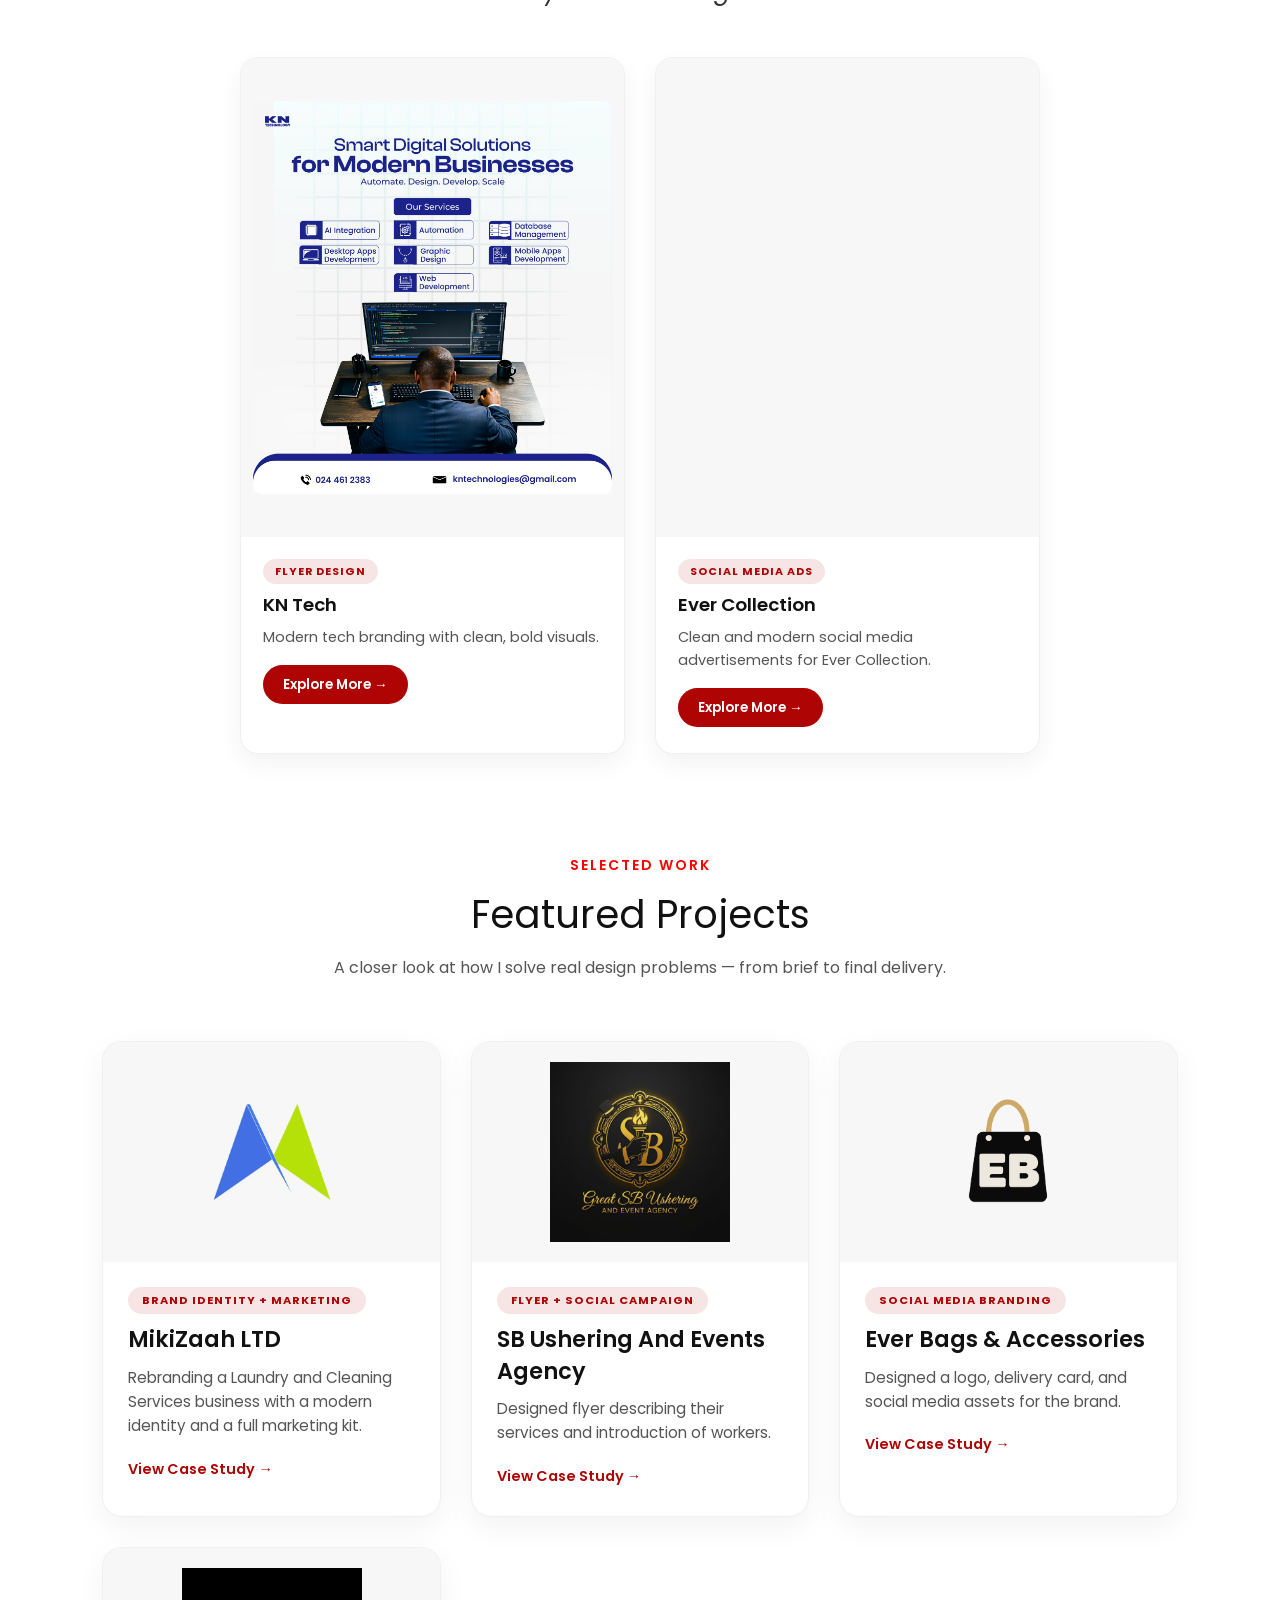
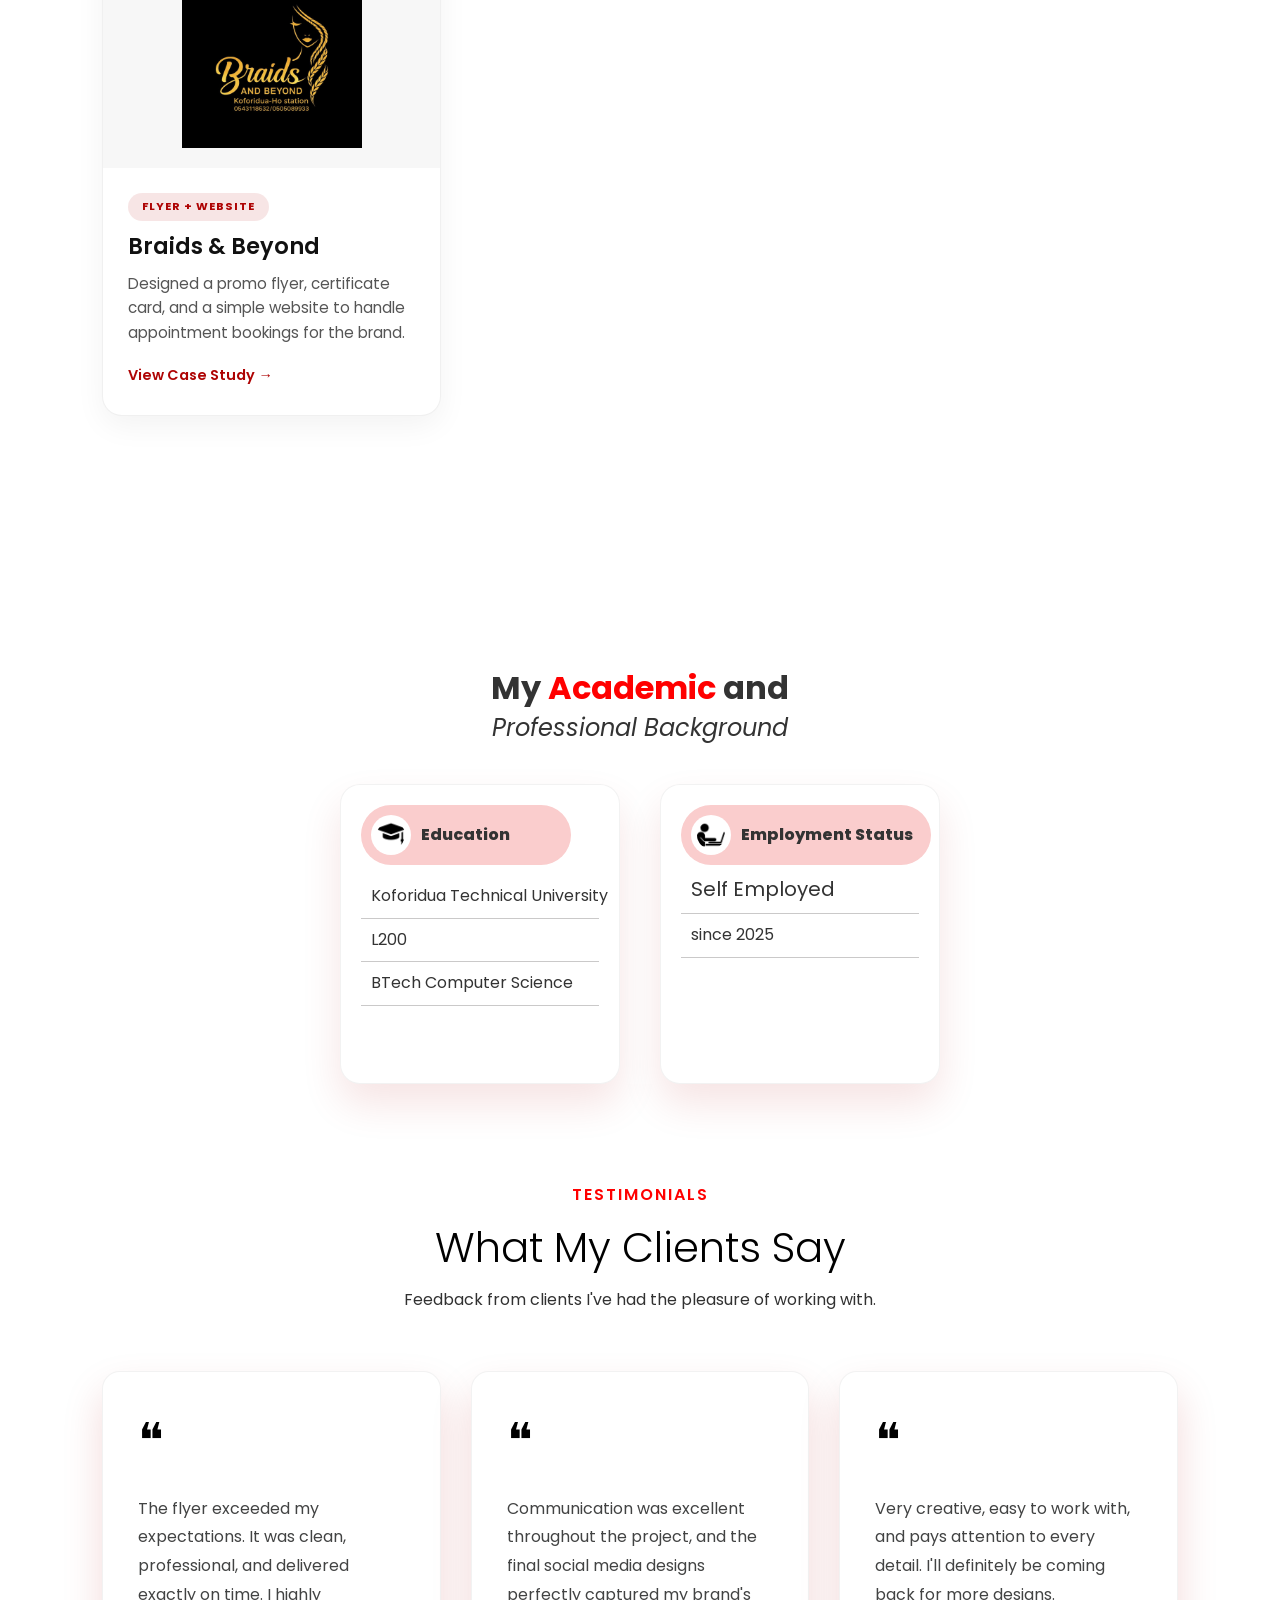
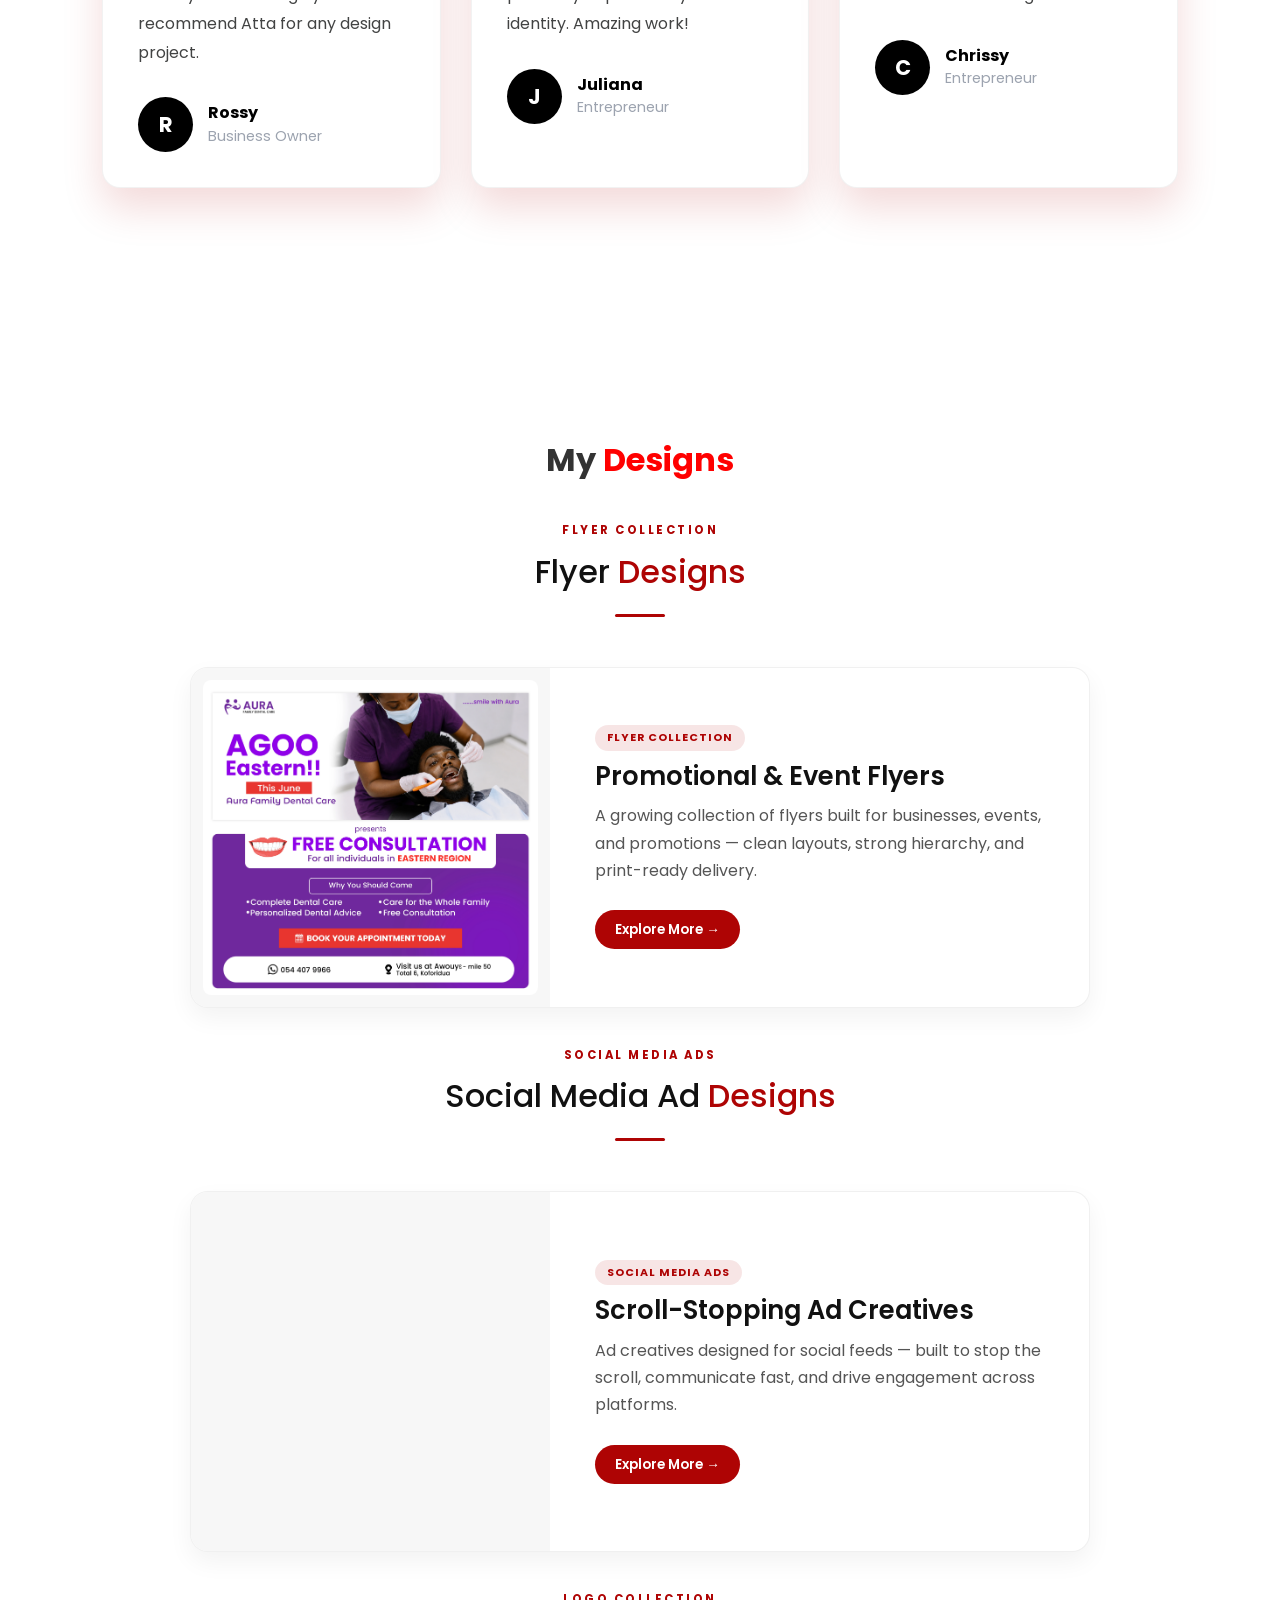
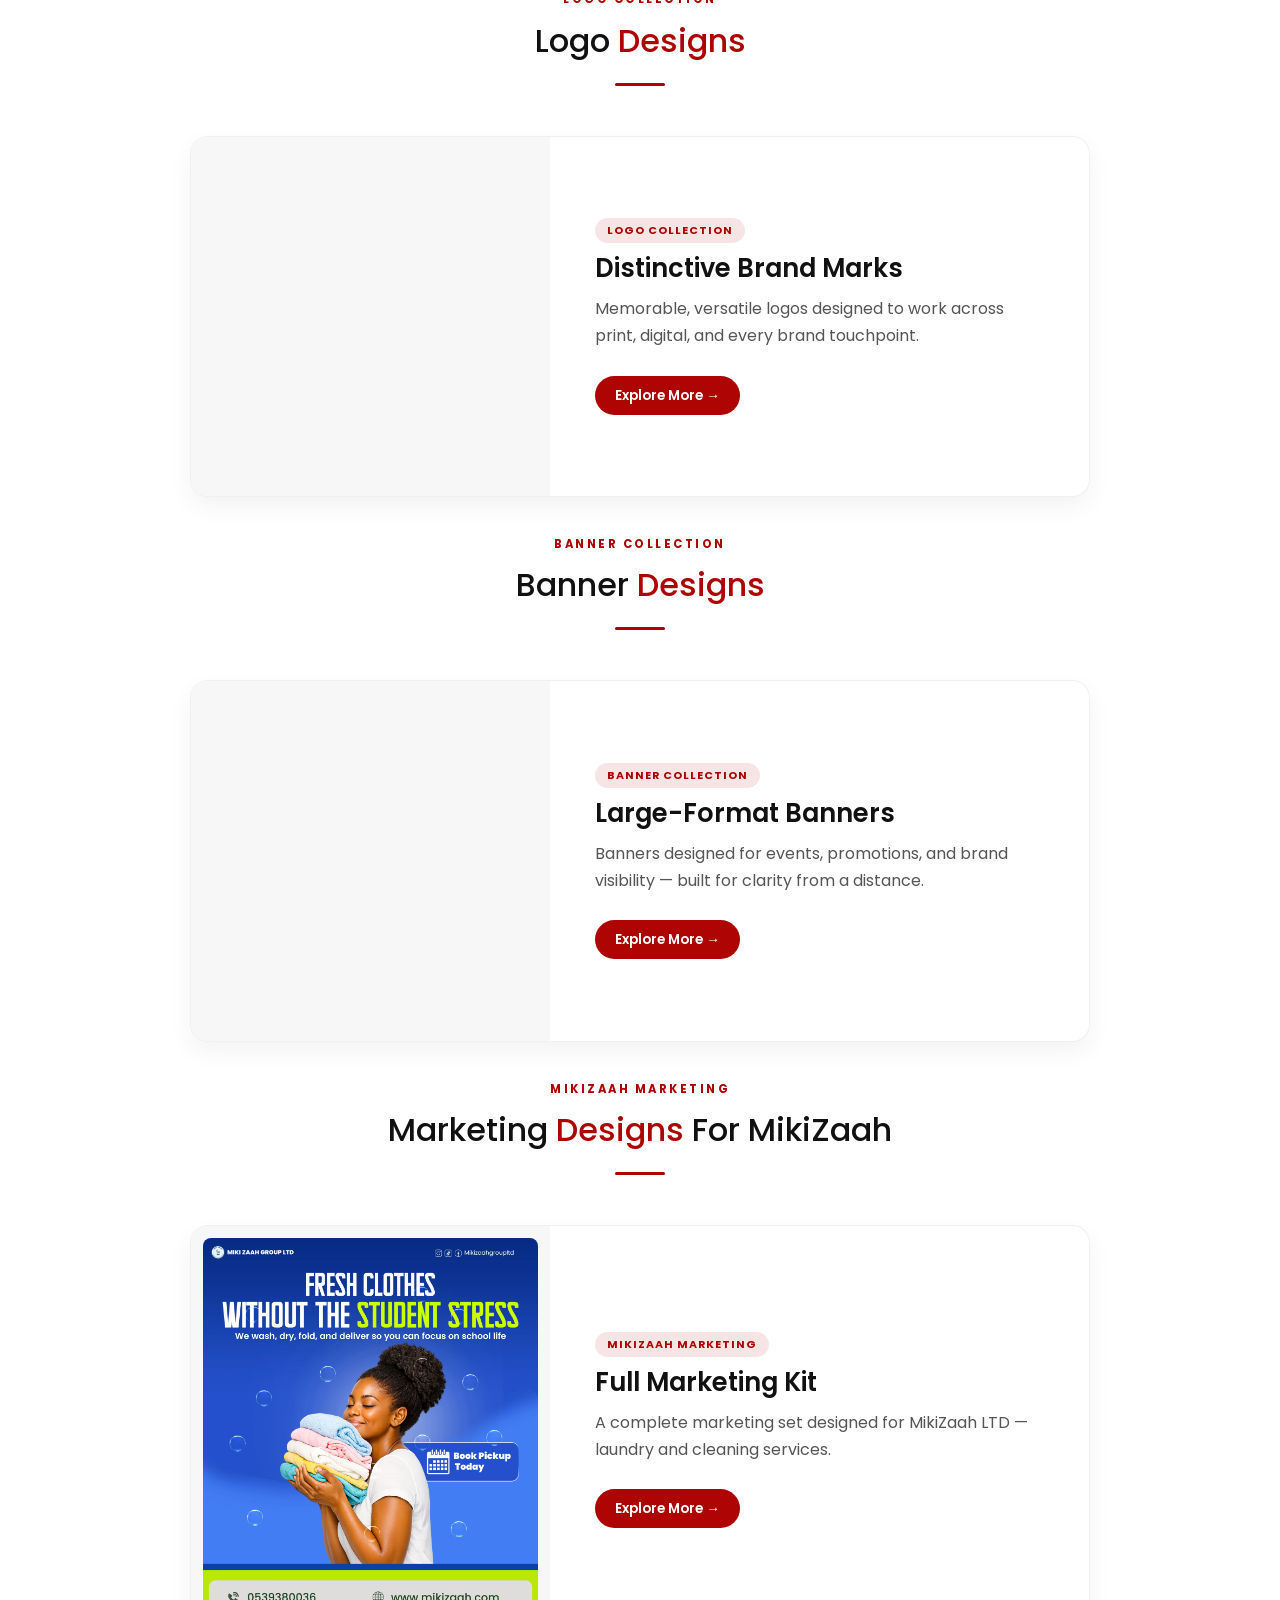
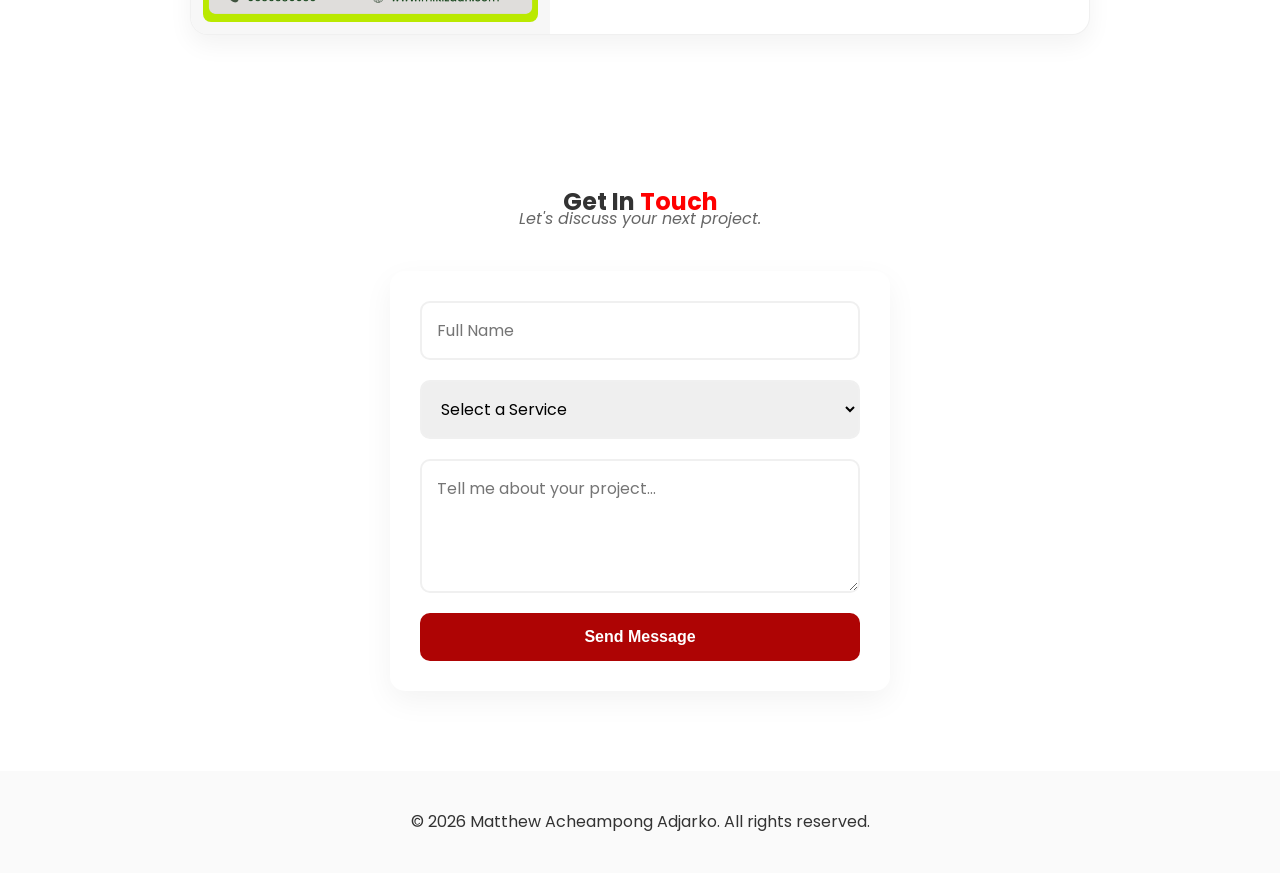
==== commit fc2d91ff: "changed the name of the newly added case study from Social Media and Branding to Flyer + website" ====
--- a/index.html
+++ b/index.html
@@ -252,7 +252,7 @@
                 <img src="images/braids&beyond logo.jpg" alt="Braids & Beyond project logo" loading="lazy">
             </div>
             <div class="project-preview-info">
-                <span class="project-preview-tag">Social Media Branding</span>
+                <span class="project-preview-tag">Flyer + Website</span>
                 <h3>Braids & Beyond</h3>
                 <p>Designed a promo flyer, certificate card, and a simple website to handle appointment bookings for the brand.</p>
                 <span class="project-preview-cta">View Case Study →</span>
